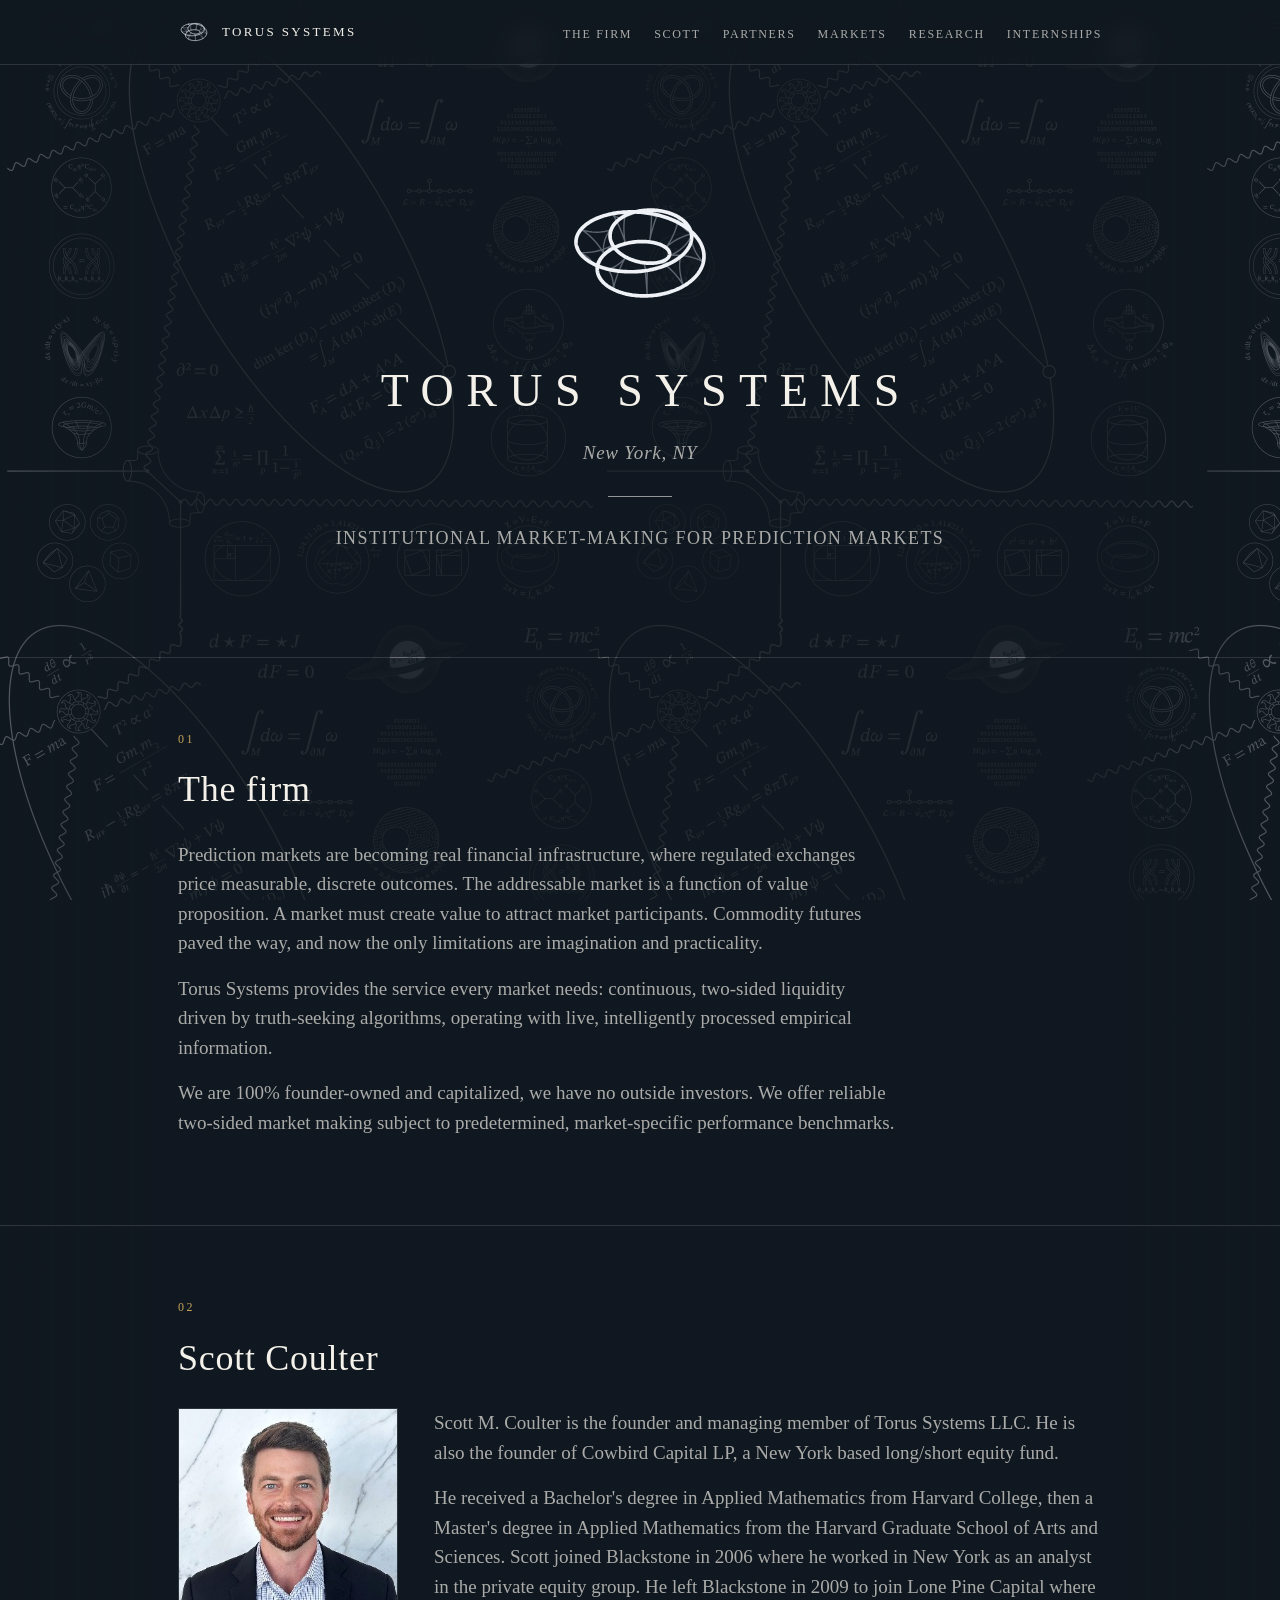
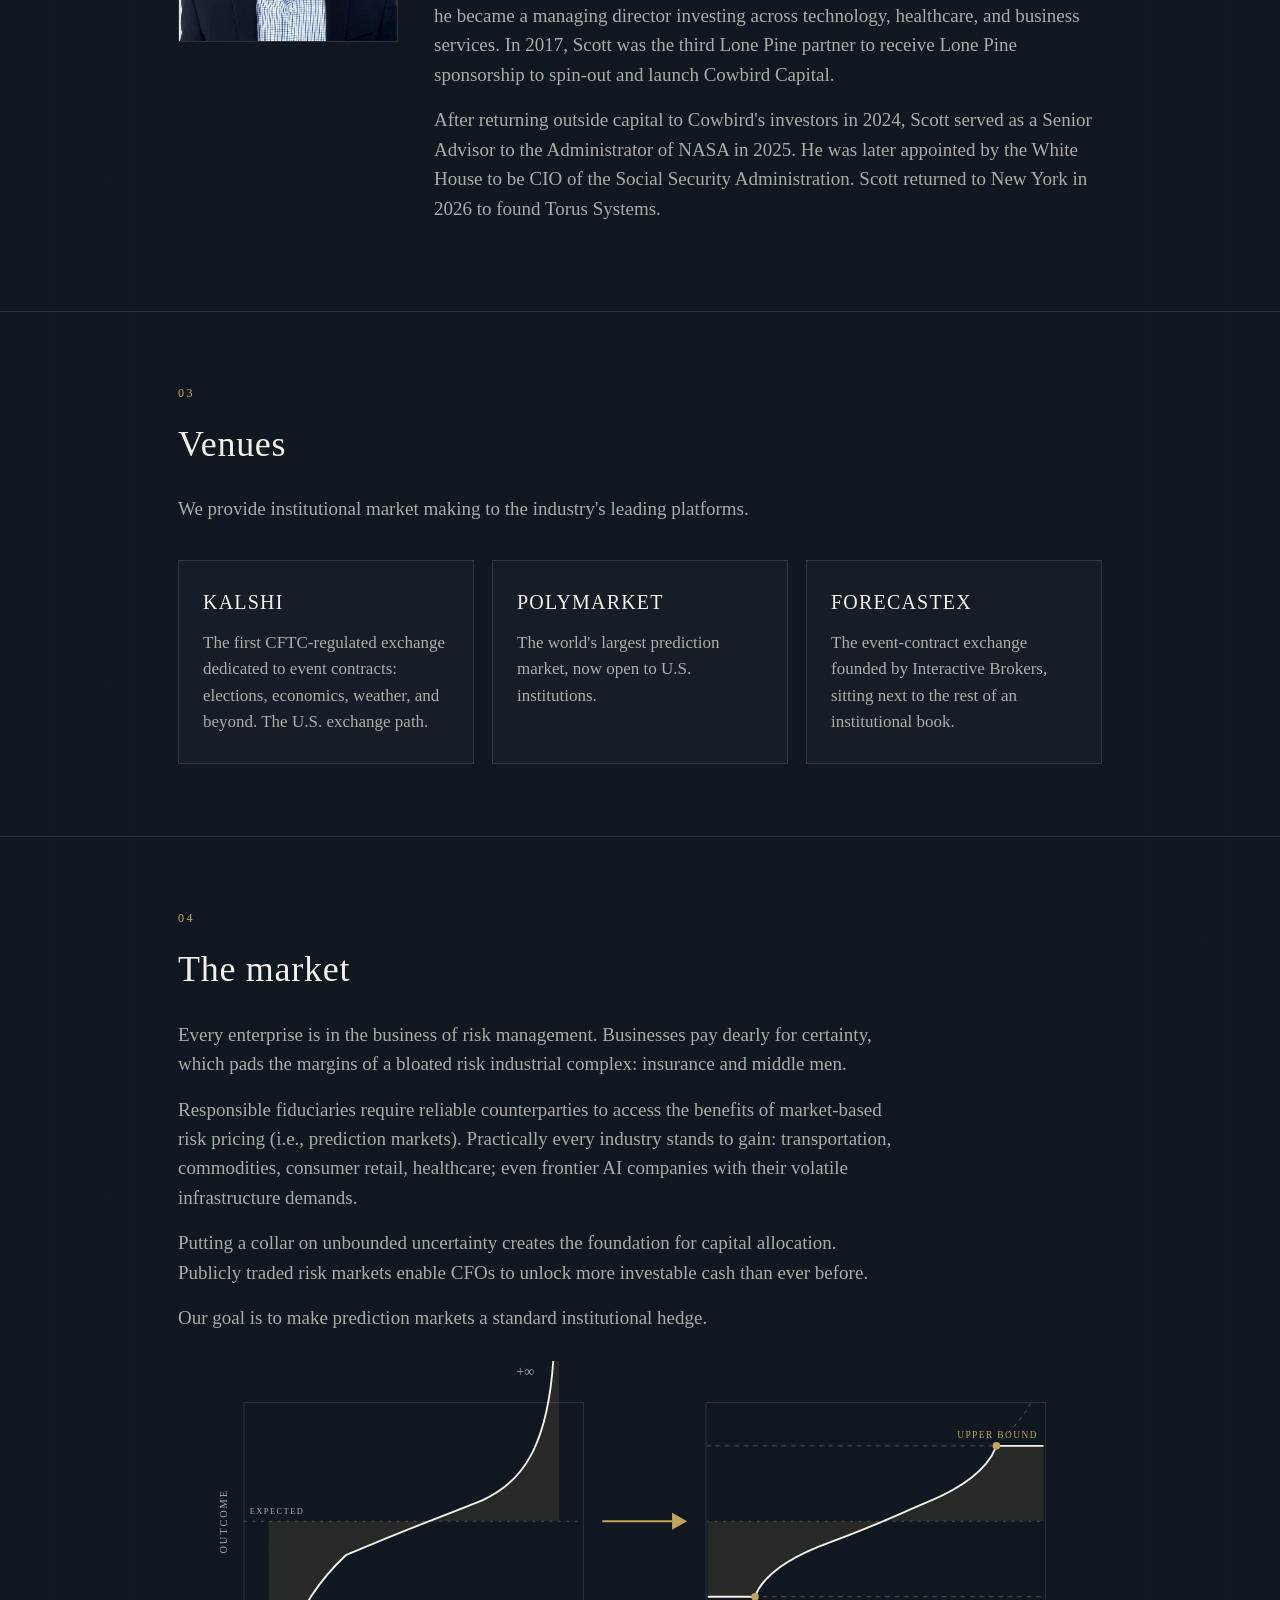
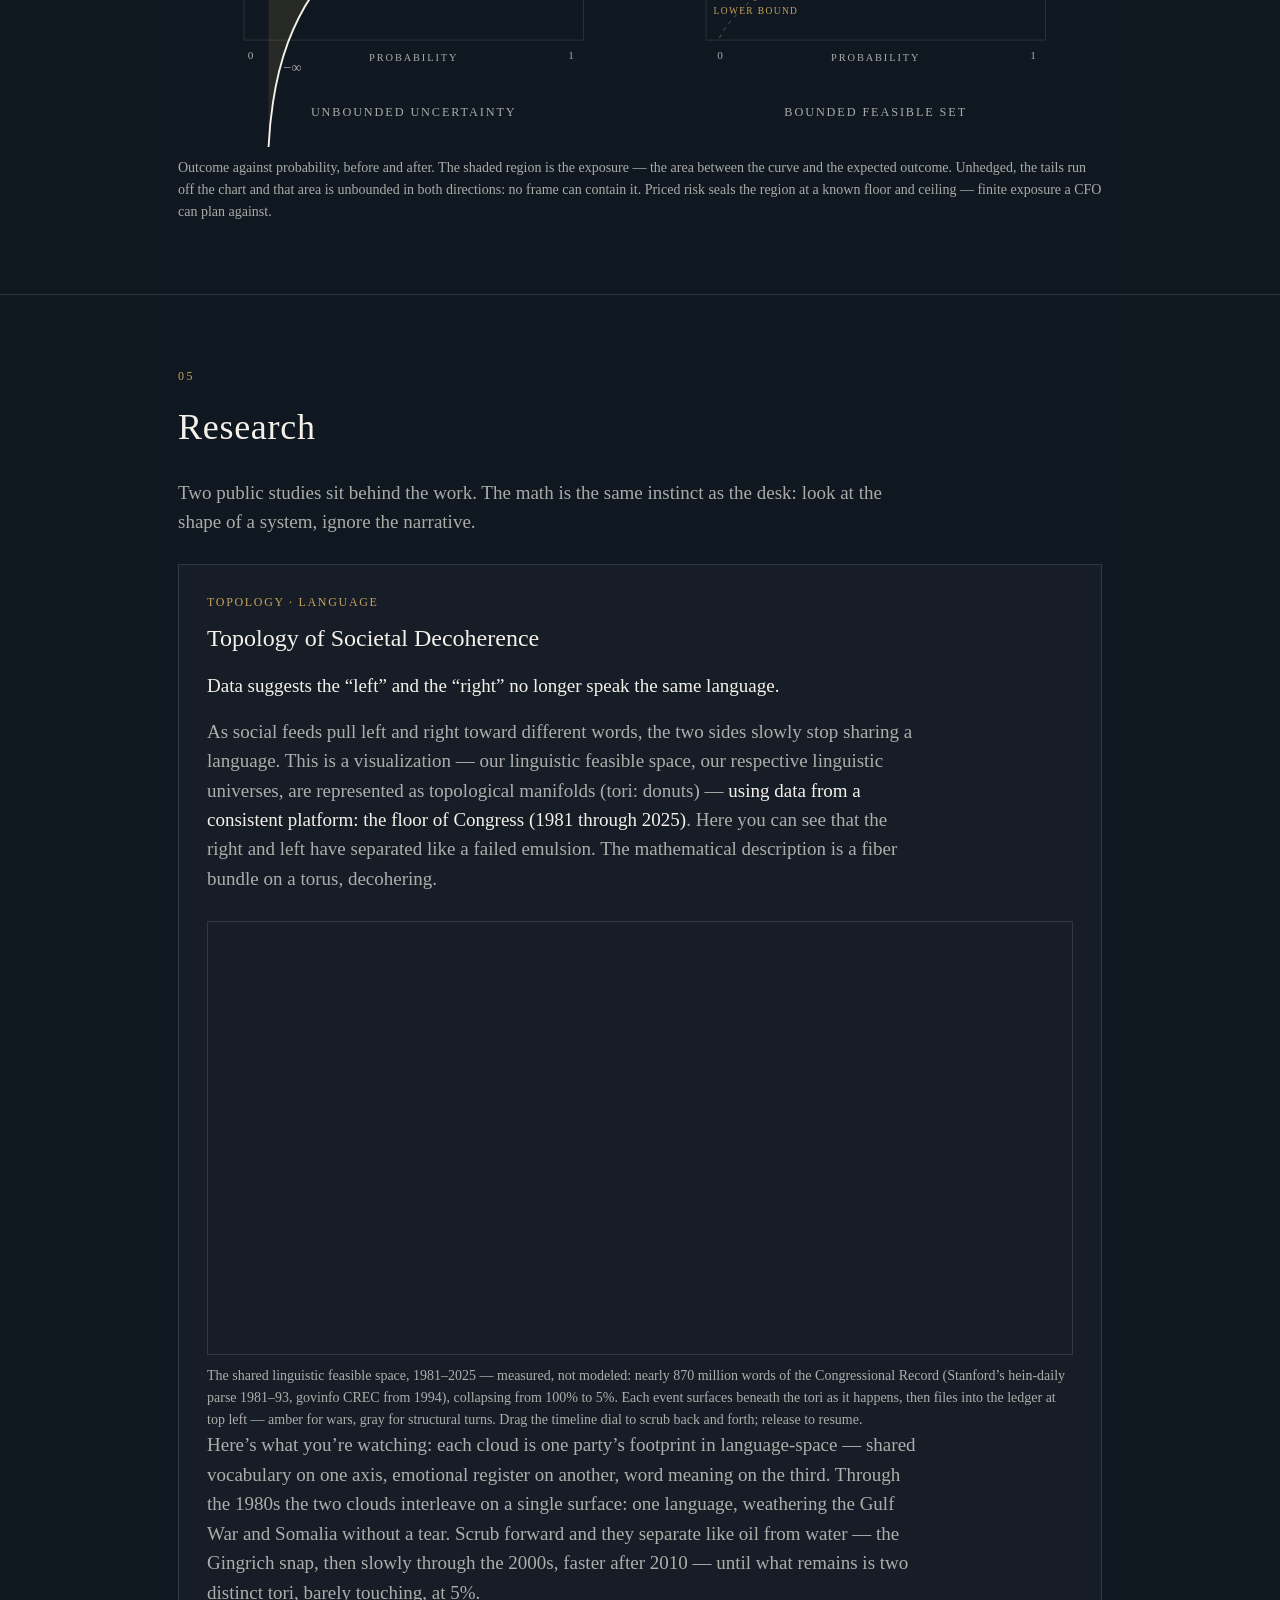
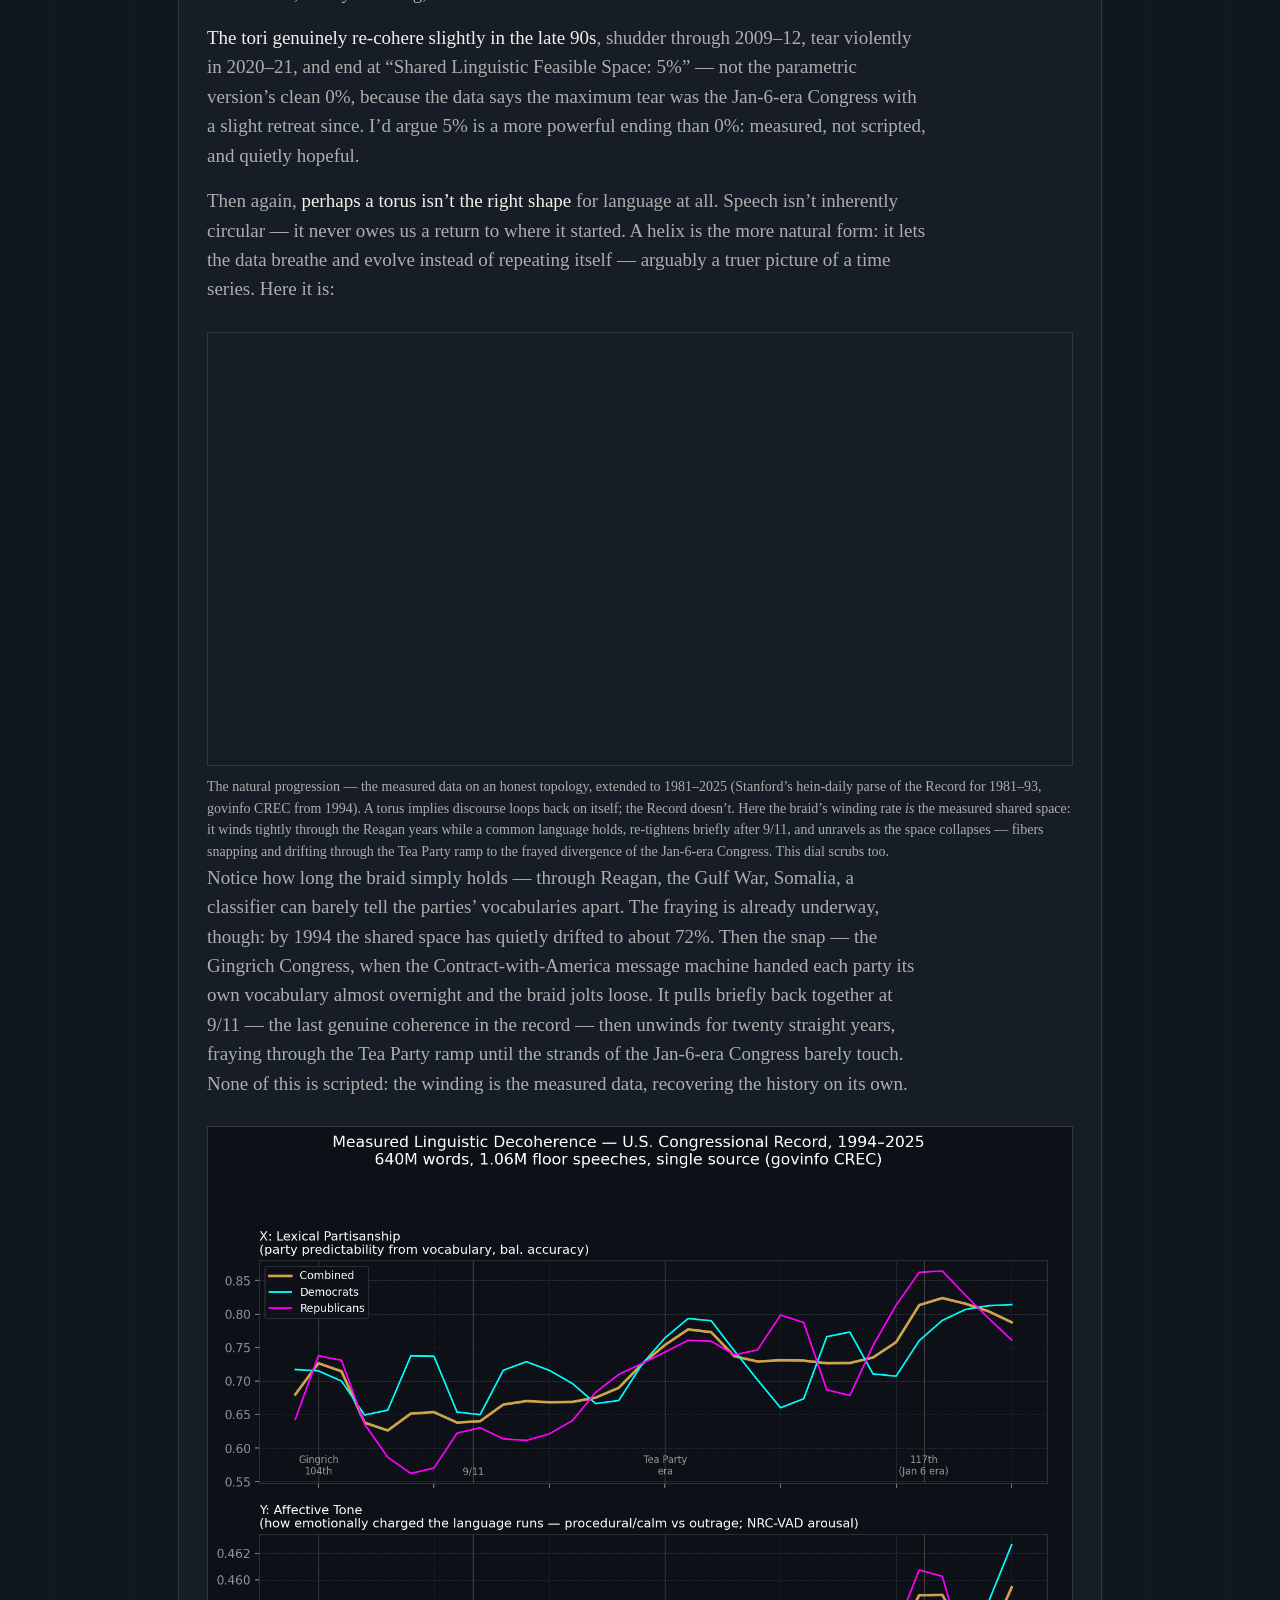
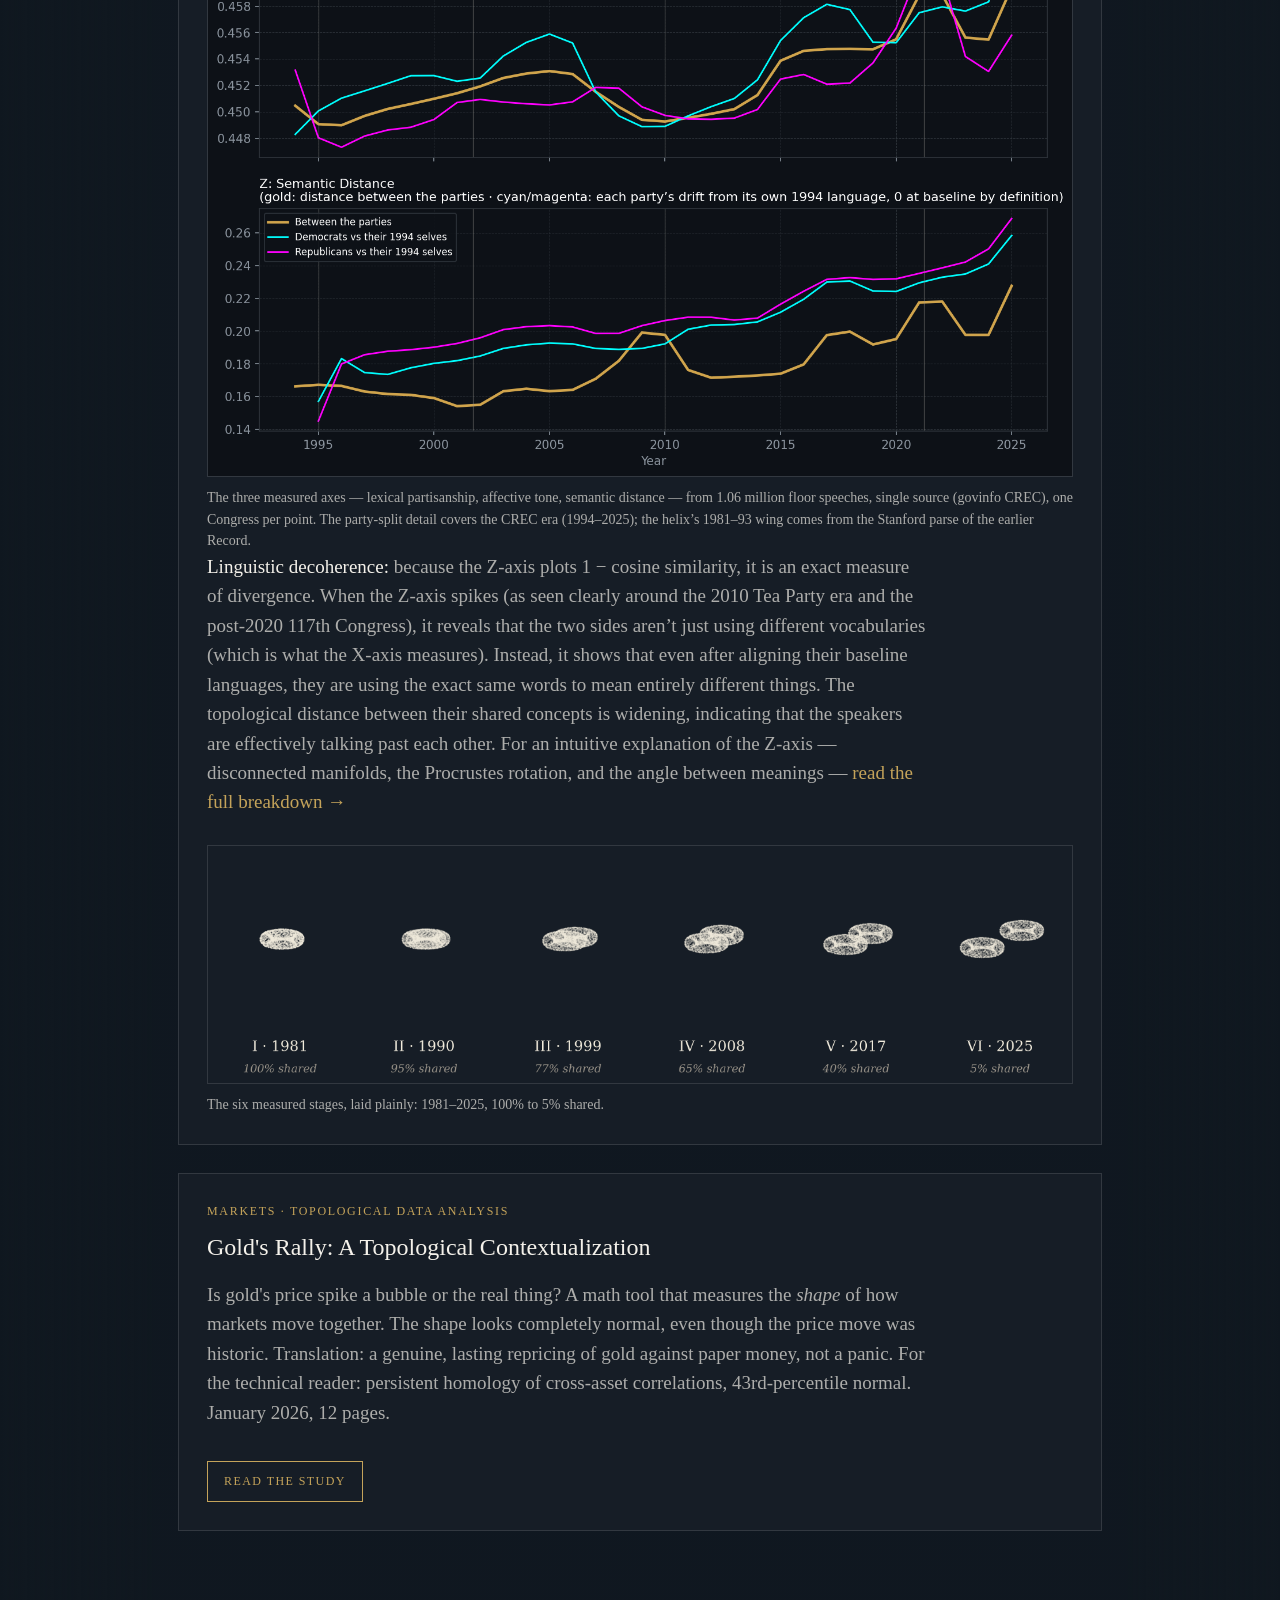
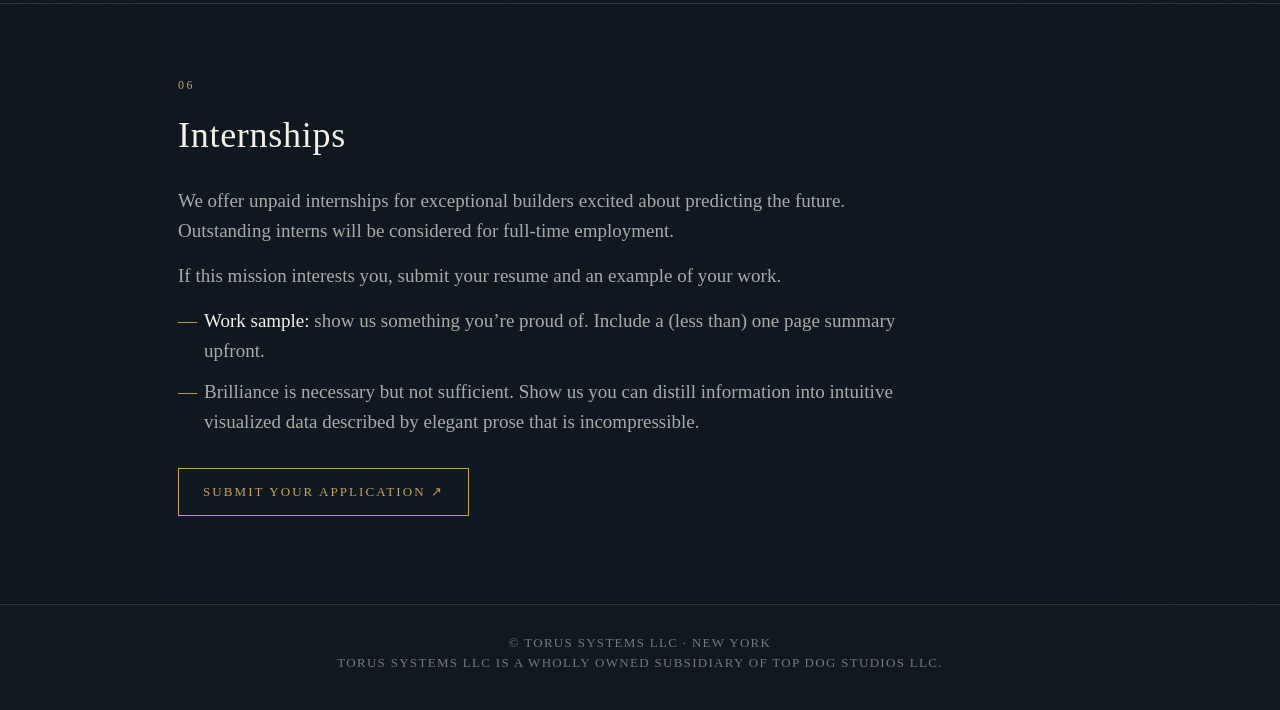
==== index.html @ 10c7eaa7 "Internships copy revision: visualized data, flat bullets Co-Authored-By: Claude Fable 5 <noreply@ant" ====
<!DOCTYPE html>
<html lang="en">
<head>
<meta charset="utf-8">
<meta name="viewport" content="width=device-width, initial-scale=1">
<title>Torus Systems</title>
<meta name="description" content="Torus Systems is an institutional market-maker for prediction markets. New York.">
<meta property="og:title" content="Torus Systems">
<meta property="og:description" content="Institutional market-making for prediction markets. New York.">
<meta property="og:type" content="website">
<link rel="icon" href="data:image/svg+xml,%3Csvg xmlns='http://www.w3.org/2000/svg' viewBox='0 0 100 100'%3E%3Crect width='100' height='100' fill='%23101820'/%3E%3Cellipse cx='50' cy='54' rx='40' ry='23' fill='none' stroke='%23eef1f5' stroke-width='6'/%3E%3Cellipse cx='50' cy='45' rx='15.5' ry='7.5' fill='none' stroke='%23eef1f5' stroke-width='6'/%3E%3C/svg%3E">
<style>
  @font-face {
    font-family: 'EB Garamond';
    src: url('ebgaramond-400.woff2') format('woff2');
    font-weight: 400; font-style: normal; font-display: swap;
  }
  :root {
    --bg: #101820;
    --bg-2: #161d26;
    --line: rgba(255,255,255,.12);
    --text: #f4f1ea;
    --dim: rgba(244,241,234,.68);
    --gold: #c4a35a;
    --serif: 'EB Garamond', Garamond, Georgia, serif;
  }
  * { margin: 0; padding: 0; box-sizing: border-box; }
  html { scroll-behavior: smooth; }
  body {
    background: var(--bg);
    color: var(--text);
    font-family: var(--serif);
    font-size: 19px;
    line-height: 1.55;
    -webkit-font-smoothing: antialiased;
  }
  body::before {
    content: '';
    position: fixed;
    inset: 0;
    z-index: -1;
    pointer-events: none;
    background: url('assets/iconic-wall-tile-v2.png') repeat;
    background-size: 600px auto;
    opacity: .3;
  }
  a { color: var(--gold); text-decoration: none; }
  a:hover { border-bottom: 1px solid var(--gold); }
  .wrap { max-width: 980px; margin: 0 auto; padding: 0 28px; }

  header {
    position: sticky; top: 0; z-index: 20;
    background: rgba(16,24,32,.9);
    backdrop-filter: blur(10px);
    border-bottom: 1px solid var(--line);
  }
  nav {
    display: flex; align-items: center; justify-content: space-between;
    min-height: 64px; gap: 20px;
  }
  .brand {
    display: flex; align-items: center; gap: 12px;
    color: var(--text); letter-spacing: .18em; text-transform: uppercase;
    font-size: 13px; border: 0;
  }
  .brand:hover { border: 0; }
  .brand img { width: 32px; height: 32px; display: block; }
  nav ul { display: flex; flex-wrap: wrap; gap: 8px 22px; list-style: none; justify-content: flex-end; }
  nav ul a {
    color: var(--dim); font-size: 12px; letter-spacing: .14em;
    text-transform: uppercase; border: 0;
  }
  nav ul a:hover { color: var(--text); border: 0; }

  .hero { padding: 108px 0 88px; text-align: center; position: relative; }
  .hero::before {
    content: '';
    position: absolute;
    inset: 0;
    z-index: -1;
    pointer-events: none;
    background: linear-gradient(90deg, rgba(16,24,32,0), rgba(16,24,32,.72) 12%, rgba(16,24,32,.72) 88%, rgba(16,24,32,0));
  }
  .hero img.mark { width: 160px; height: 160px; margin: 0 auto 22px; display: block; }
  .hero h1 {
    font-size: clamp(28px, 5.2vw, 46px);
    font-weight: 400; letter-spacing: .272em; text-indent: .272em;
    text-transform: uppercase;
  }
  .hero p { max-width: none; }
  .hero-city {
    font-style: italic; font-size: clamp(15px, 1.9vw, 19px);
    color: var(--dim); margin-top: 12px; letter-spacing: .04em;
  }
  .rule { width: 64px; height: 1px; background: rgba(255,255,255,.55); margin: 28px auto; }
  .hero .lede {
    font-size: clamp(15px, 1.9vw, 18px);
    letter-spacing: .08em; text-transform: uppercase;
    color: var(--dim);
  }
  .hero .lede .city { white-space: nowrap; }

  section { padding: 72px 0; border-top: 1px solid var(--line); position: relative; }
  section::before {
    content: '';
    position: absolute;
    inset: 0;
    z-index: -1;
    pointer-events: none;
    background: linear-gradient(90deg, rgba(16,24,32,0), rgba(16,24,32,.72) 12%, rgba(16,24,32,.72) 88%, rgba(16,24,32,0));
  }
  .kicker {
    font-size: 12px; letter-spacing: .2em; text-transform: uppercase;
    color: var(--gold); margin-bottom: 14px;
  }
  h2 {
    font-size: clamp(26px, 4vw, 36px);
    font-weight: 400; letter-spacing: .02em; margin-bottom: 22px;
  }
  p { color: var(--dim); max-width: 720px; margin-bottom: 16px; }
  p strong { color: var(--text); font-weight: 400; }

  .cards { display: grid; grid-template-columns: repeat(3, 1fr); gap: 18px; margin-top: 36px; }
  .card {
    background: var(--bg-2);
    border: 1px solid var(--line);
    padding: 26px 24px 28px;
  }
  .card h3 {
    font-size: 20px; font-weight: 400; letter-spacing: .06em;
    text-transform: uppercase; margin-bottom: 12px; color: var(--text);
  }
  .card p { font-size: 17px; margin: 0; }

  figure { margin: 28px 0 0; }
  figure img, figure video {
    width: 100%; display: block; border: 1px solid var(--line);
  }
  figcaption { font-size: 14px; color: var(--dim); padding-top: 10px; }
  .apply-btn {
    display: inline-block; margin-top: 10px; padding: 13px 24px;
    border: 1px solid var(--gold); color: var(--gold);
    font-size: 13px; letter-spacing: .16em; text-transform: uppercase;
  }
  .apply-btn:hover { border: 1px solid var(--gold); background: rgba(196,163,90,.08); }
  .apply-list { list-style: none; max-width: 720px; margin: 0 0 22px; }
  .apply-list li { position: relative; padding-left: 26px; color: var(--dim); margin-bottom: 12px; }
  .apply-list li::before { content: '—'; position: absolute; left: 0; color: var(--gold); }
  .apply-list strong { color: var(--text); font-weight: 400; }
  .deco-scrub { position: relative; }
  .deco-dial { position: absolute; left: 0; right: 0; top: 80%; bottom: 0; cursor: grab; }
  .deco-dial:active { cursor: grabbing; }
  .deco-dial:focus-visible { outline: 2px solid var(--gold); outline-offset: -2px; }
  .grid-2 { display: grid; grid-template-columns: 1fr 1fr; gap: 18px; }

  .study {
    background: var(--bg-2);
    border: 1px solid var(--line);
    padding: 28px;
    margin-top: 28px;
  }
  .founder { display: grid; grid-template-columns: 220px 1fr; gap: 36px; align-items: start; margin-top: 8px; }
  .portrait { width: 100%; display: block; border: 1px solid var(--line); }
  .study h3 { font-size: 24px; font-weight: 400; margin: 8px 0 14px; color: var(--text); }
  @media (max-width: 760px) { .founder { grid-template-columns: 1fr; } .portrait { max-width: 220px; } }
  .tag { font-size: 12px; letter-spacing: .14em; text-transform: uppercase; color: var(--gold); }
  .btn {
    display: inline-block; margin-top: 18px; padding: 10px 16px;
    border: 1px solid var(--gold); color: var(--gold);
    letter-spacing: .12em; text-transform: uppercase; font-size: 12px;
  }
  .btn:hover { background: var(--gold); color: var(--bg); border-bottom: 1px solid var(--gold); }

  footer {
    border-top: 1px solid var(--line);
    padding: 28px 0 36px;
    text-align: center;
    font-size: 13px; letter-spacing: .1em; text-transform: uppercase;
    color: rgba(244,241,234,.45);
  }

  @media (max-width: 760px) {
    .cards, .grid-2 { grid-template-columns: 1fr; }
    nav ul { display: none; }
    .hero { padding: 80px 0 64px; }
  }
</style>
</head>
<body>
<header>
  <div class="wrap">
    <nav>
      <a class="brand" href="#top">
        <img src="assets/torus-mark.svg" alt="">
        Torus Systems
      </a>
      <ul>
        <li><a href="#firm">The firm</a></li>
        <li><a href="#scott">Scott</a></li>
        <li><a href="#partners">Partners</a></li>
        <li><a href="#markets">Markets</a></li>
        <li><a href="#research">Research</a></li>
        <li><a href="#internships">Internships</a></li>
      </ul>
    </nav>
  </div>
</header>

<main id="top">
  <div class="hero">
    <div class="wrap">
      <img class="mark" src="assets/torus-mark.svg" alt="">
      <h1>Torus Systems</h1>
      <p class="hero-city">New York, NY</p>
      <div class="rule"></div>
      <p class="lede">Institutional market-making for prediction markets</p>
    </div>
  </div>

  <section id="firm">
    <div class="wrap">
      <div class="kicker">01</div>
      <h2>The firm</h2>
      <p>Prediction markets are becoming real financial infrastructure, where regulated exchanges price measurable, discrete outcomes. The addressable market is a function of value proposition. A market must create value to attract market participants. Commodity futures paved the way, and now the only limitations are imagination and practicality.</p>
      <p>Torus Systems provides the service every market needs: continuous, two-sided liquidity driven by truth-seeking algorithms, operating with live, intelligently processed empirical information.</p>
      <p>We are 100% founder-owned and capitalized, we have no outside investors. We offer reliable two-sided market making subject to predetermined, market-specific performance benchmarks.</p>
    </div>
  </section>

  <section id="scott">
    <div class="wrap">
      <div class="kicker">02</div>
      <h2>Scott Coulter</h2>
      <div class="founder">
        <img class="portrait" src="assets/scott-coulter.jpg?v=5" alt="Scott Coulter">
        <div>
          <p>Scott M. Coulter is the founder and managing member of Torus Systems LLC. He is also the founder of Cowbird Capital LP, a New York based long/short equity fund.</p>
          <p>He received a Bachelor's degree in Applied Mathematics from Harvard College, then a Master's degree in Applied Mathematics from the Harvard Graduate School of Arts and Sciences. Scott joined Blackstone in 2006 where he worked in New York as an analyst in the private equity group. He left Blackstone in 2009 to join Lone Pine Capital where he became a managing director investing across technology, healthcare, and business services. In 2017, Scott was the third Lone Pine partner to receive Lone Pine sponsorship to spin-out and launch Cowbird Capital.</p>
          <p>After returning outside capital to Cowbird's investors in 2024, Scott served as a Senior Advisor to the Administrator of NASA in 2025. He was later appointed by the White House to be CIO of the Social Security Administration. Scott returned to New York in 2026 to found Torus Systems.</p>
        </div>
      </div>
    </div>
  </section>

  <section id="partners">
    <div class="wrap">
      <div class="kicker">03</div>
      <h2>Venues</h2>
      <p>We provide institutional market making to the industry's leading platforms.</p>
      <div class="cards">
        <div class="card">
          <h3>Kalshi</h3>
          <p>The first CFTC-regulated exchange dedicated to event contracts: elections, economics, weather, and beyond. The U.S. exchange path.</p>
        </div>
        <div class="card">
          <h3>Polymarket</h3>
          <p>The world's largest prediction market, now open to U.S. institutions.</p>
        </div>
        <div class="card">
          <h3>ForecastEx</h3>
          <p>The event-contract exchange founded by Interactive Brokers, sitting next to the rest of an institutional book.</p>
        </div>
      </div>
    </div>
  </section>

  <section id="markets">
    <div class="wrap">
      <div class="kicker">04</div>
      <h2>The market</h2>
      <p>Every enterprise is in the business of risk management. Businesses pay dearly for certainty, which pads the margins of a bloated risk industrial complex: insurance and middle men.</p>
      <p>Responsible fiduciaries require reliable counterparties to access the benefits of market-based risk pricing (i.e., prediction markets). Practically every industry stands to gain: transportation, commodities, consumer retail, healthcare; even frontier AI companies with their volatile infrastructure demands.</p>
      <p>Putting a collar on unbounded uncertainty creates the foundation for capital allocation. Publicly traded risk markets enable CFOs to unlock more investable cash than ever before.</p>
      <p>Our goal is to make prediction markets a standard institutional hedge.</p>
      <figure>
        <svg viewBox="0 0 980 410" style="width:100%;display:block" role="img" aria-label="Two charts, before and after. Both plot outcome against probability, with the exposure shaded as the area between the curve and the expected outcome. Before: the curve and its shaded area burst through the top and bottom of the chart frame, running to plus and minus infinity - the area is unbounded. After: the same curve capped at an upper and lower bound, its shaded area sealed inside the frame - the area is bounded.">
          <!-- left panel: the frame cannot contain the curve or its area -->
          <path d="M 96,410 C 100,330 120,260 178,206 C 238,180 262,172 322,148 C 368,128 392,86 398,0 L 404,0 L 404,170 L 96,170 Z" fill="var(--gold)" fill-opacity=".13"/>
          <line x1="70" y1="170" x2="430" y2="170" stroke="var(--dim)" stroke-opacity=".35" stroke-dasharray="3 6"/>
          <path d="M 96,410 C 100,330 120,260 178,206 C 238,180 262,172 322,148 C 368,128 392,86 398,0" fill="none" stroke="var(--text)" stroke-width="2"/>
          <rect x="70" y="44" width="360" height="252" fill="none" stroke="var(--line)"/>
          <text x="76" y="162" font-size="9" letter-spacing="1.5" fill="var(--dim)">EXPECTED</text>
          <text x="112" y="330" font-size="15" fill="var(--dim)">&#8722;&#8734;</text>
          <text x="378" y="16" font-size="15" text-anchor="end" fill="var(--dim)">+&#8734;</text>
          <text x="74" y="316" font-size="12" fill="var(--dim)">0</text>
          <text x="414" y="316" font-size="12" fill="var(--dim)">1</text>
          <text x="250" y="318" font-size="11" letter-spacing="2" text-anchor="middle" fill="var(--dim)">PROBABILITY</text>
          <text x="52" y="170" font-size="11" letter-spacing="2" text-anchor="middle" fill="var(--dim)" transform="rotate(-90 52 170)">OUTCOME</text>
          <text x="250" y="376" font-size="13" letter-spacing="2" text-anchor="middle" fill="var(--dim)">UNBOUNDED UNCERTAINTY</text>

          <!-- arrow -->
          <line x1="450" y1="170" x2="524" y2="170" stroke="var(--gold)" stroke-width="2"/>
          <path d="M 524,161 L 540,170 L 524,179 Z" fill="var(--gold)"/>

          <!-- right panel: sealed inside the frame -->
          <clipPath id="clipR"><rect x="561" y="45" width="358" height="250"/></clipPath>
          <g clip-path="url(#clipR)">
            <path d="M 562,250 L 612,250 C 620,228 648,208 692,192 C 736,176 752,168 794,150 C 838,132 860,112 868,90 L 918,90 L 918,170 L 562,170 Z" fill="var(--gold)" fill-opacity=".13"/>
            <line x1="560" y1="170" x2="920" y2="170" stroke="var(--dim)" stroke-opacity=".35" stroke-dasharray="3 6"/>
            <line x1="560" y1="90" x2="920" y2="90" stroke="var(--gold)" stroke-opacity=".45" stroke-dasharray="5 5"/>
            <line x1="560" y1="250" x2="920" y2="250" stroke="var(--gold)" stroke-opacity=".45" stroke-dasharray="5 5"/>
            <path d="M 612,250 C 588,272 576,286 572,300" fill="none" stroke="var(--dim)" stroke-opacity=".5" stroke-dasharray="4 5"/>
            <path d="M 868,90 C 888,68 900,56 906,40" fill="none" stroke="var(--dim)" stroke-opacity=".5" stroke-dasharray="4 5"/>
            <path d="M 562,250 L 612,250 C 620,228 648,208 692,192 C 736,176 752,168 794,150 C 838,132 860,112 868,90 L 918,90" fill="none" stroke="var(--text)" stroke-width="2"/>
            <circle cx="612" cy="250" r="4" fill="var(--gold)"/>
            <circle cx="868" cy="90" r="4" fill="var(--gold)"/>
          </g>
          <rect x="560" y="44" width="360" height="252" fill="none" stroke="var(--line)"/>
          <text x="912" y="82" font-size="10" letter-spacing="1.5" text-anchor="end" fill="var(--gold)">UPPER BOUND</text>
          <text x="568" y="268" font-size="10" letter-spacing="1.5" fill="var(--gold)">LOWER BOUND</text>
          <text x="572" y="316" font-size="12" fill="var(--dim)">0</text>
          <text x="904" y="316" font-size="12" fill="var(--dim)">1</text>
          <text x="740" y="318" font-size="11" letter-spacing="2" text-anchor="middle" fill="var(--dim)">PROBABILITY</text>
          <text x="740" y="376" font-size="13" letter-spacing="2" text-anchor="middle" fill="var(--dim)">BOUNDED FEASIBLE SET</text>
        </svg>
        <figcaption>Outcome against probability, before and after. The shaded region is the exposure &mdash; the area between the curve and the expected outcome. Unhedged, the tails run off the chart and that area is unbounded in both directions: no frame can contain it. Priced risk seals the region at a known floor and ceiling &mdash; finite exposure a CFO can plan against.</figcaption>
      </figure>
    </div>
  </section>

  <section id="research">
    <div class="wrap">
      <div class="kicker">05</div>
      <h2>Research</h2>
      <p>Two public studies sit behind the work. The math is the same instinct as the desk: look at the shape of a system, ignore the narrative.</p>

      <div class="study" id="decoherence">
        <div class="tag">Topology &middot; Language</div>
        <h3>Topology of Societal Decoherence</h3>
        <p><strong>Data suggests the &ldquo;left&rdquo; and the &ldquo;right&rdquo; no longer speak the same language.</strong></p>
        <p>As social feeds pull left and right toward different words, the two
        sides slowly stop sharing a language. This is a visualization &mdash; our
        linguistic feasible space, our respective linguistic universes, are
        represented as topological manifolds (tori: donuts) &mdash; <a href="https://www.govinfo.gov/app/collection/CREC"
        target="_blank" rel="noopener"><strong>using data from a
        consistent platform: the floor of Congress (1981 through
        2025)</strong></a>. Here you
        can see that the right and left have separated like a failed emulsion.
        The mathematical description is a fiber bundle on a torus, decohering.</p>
        <figure>
          <div class="deco-scrub">
            <video src="assets/decoherence-linguistic.mp4" data-fps="10" autoplay loop muted playsinline preload="metadata" aria-label="Animation of the linguistic torus: shared feasible space collapsing from 100 to 5 percent, measured from the Congressional Record, with historical events chronicled into a ledger as they pass"></video>
            <div class="deco-dial" role="slider" tabindex="0" aria-label="Timeline, 1981 to 2025 — drag to scrub" aria-valuemin="1981" aria-valuemax="2025" aria-valuenow="1981"></div>
          </div>
          <figcaption>The shared linguistic feasible space, 1981&ndash;2025 &mdash; measured,
          not modeled: nearly 870 million words of the Congressional Record
          (Stanford&rsquo;s hein-daily parse 1981&ndash;93, govinfo CREC from
          1994), collapsing from 100% to 5%. Each event surfaces beneath the
          tori as it happens, then files into the ledger at top left &mdash; amber
          for wars, gray for structural turns. Drag the timeline dial to scrub
          back and forth; release to resume.</figcaption>
        </figure>
        <p>Here&rsquo;s what you&rsquo;re watching: each cloud is one
        party&rsquo;s footprint in language-space &mdash; shared vocabulary on
        one axis, emotional register on another, word meaning on the third.
        Through the 1980s the two clouds interleave on a single surface: one
        language, weathering the Gulf War and Somalia without a tear. Scrub
        forward and they separate like oil from water &mdash; the Gingrich
        snap, then slowly through the 2000s, faster after 2010 &mdash; until
        what remains is two distinct tori, barely touching, at 5%.</p>
        <p><strong>The tori genuinely re-cohere
        slightly in the late 90s</strong>, shudder through
        2009&ndash;12, tear violently in 2020&ndash;21, and end at &ldquo;Shared
        Linguistic Feasible Space: 5%&rdquo; &mdash; not the parametric
        version&rsquo;s clean 0%, because the data says the maximum tear was
        the Jan-6-era Congress with a slight retreat since. I&rsquo;d argue 5%
        is a more powerful ending than 0%: measured, not scripted, and quietly
        hopeful.</p>
        <p>Then again, <strong>perhaps a torus
        isn&rsquo;t the right shape</strong> for language
        at all. Speech isn&rsquo;t inherently circular &mdash; it never owes
        us a return to where it started. A helix is the more natural form: it
        lets the data breathe and evolve instead of repeating itself &mdash;
        arguably a truer picture of a time series. Here it is:</p>
        <figure>
          <div class="deco-scrub">
            <video src="assets/decoherence-helix.mp4" data-fps="10" autoplay loop muted playsinline preload="metadata" aria-label="Animation of the fraying helix: a two-strand braid of congressional language winding tightly through the 1980s and unraveling into two frayed strands by 2025"></video>
            <div class="deco-dial" role="slider" tabindex="0" aria-label="Timeline, 1981 to 2025 — drag to scrub" aria-valuemin="1981" aria-valuemax="2025" aria-valuenow="1981"></div>
          </div>
          <figcaption>The natural progression &mdash; the measured data on an
          honest topology, extended to 1981&ndash;2025 (Stanford&rsquo;s
          hein-daily parse of the Record for 1981&ndash;93, govinfo CREC from
          1994). A torus implies discourse loops back on itself; the
          Record doesn&rsquo;t. Here the braid&rsquo;s winding rate <em>is</em>
          the measured shared space: it winds tightly through the Reagan years
          while a common language holds, re-tightens briefly after 9/11, and
          unravels as the space collapses
          &mdash; fibers snapping and drifting through the Tea Party ramp to the
          frayed divergence of the Jan-6-era Congress. This dial scrubs
          too.</figcaption>
        </figure>
        <p>Notice how long the braid simply holds &mdash; through Reagan, the
        Gulf War, Somalia, a classifier can barely tell the parties&rsquo;
        vocabularies apart. The fraying is already underway, though: by 1994
        the shared space has quietly drifted to about 72%. Then the snap
        &mdash; the Gingrich Congress, when the Contract-with-America message
        machine handed each party its own vocabulary almost overnight and the
        braid jolts loose. It pulls briefly back together at 9/11 &mdash; the
        last genuine coherence in the record &mdash; then unwinds for twenty
        straight years, fraying through the Tea Party ramp until the strands
        of the Jan-6-era Congress barely touch. None of this is scripted: the
        winding is the measured data, recovering the history on its own.</p>
        <figure>
          <img src="assets/decoherence-measured-series.png" alt="Three line charts, 1994 to 2025: lexical partisanship, affective tone, and semantic distance measured from the Congressional Record, annotated with the Gingrich Congress, 9/11, the Tea Party era, and the 117th Congress" loading="lazy">
          <figcaption>The three measured axes &mdash; lexical partisanship, affective
          tone, semantic distance &mdash; from 1.06 million floor speeches, single
          source (govinfo CREC), one Congress per point. The party-split detail
          covers the CREC era (1994&ndash;2025); the helix&rsquo;s
          1981&ndash;93 wing comes from the Stanford parse of the earlier
          Record.</figcaption>
        </figure>
        <p><strong>Linguistic decoherence:</strong> because the Z-axis plots
        1&nbsp;&minus;&nbsp;cosine&nbsp;similarity, it is an exact measure of
        divergence. When the Z-axis spikes (as seen clearly around the 2010
        Tea Party era and the post-2020 117th Congress), it reveals that the
        two sides aren&rsquo;t just using different vocabularies (which is
        what the X-axis measures). Instead, it shows that even after aligning
        their baseline languages, they are using the exact same words to mean
        entirely different things. The topological distance between their
        shared concepts is widening, indicating that the speakers are
        effectively talking past each other. For an intuitive explanation of
        the Z-axis &mdash; disconnected manifolds, the Procrustes rotation, and the
        angle between meanings &mdash;
        <a href="https://misterconsistency.com/decoherence-z-axis.html" target="_blank" rel="noopener">read the full breakdown &rarr;</a></p>
        <figure>
          <img src="assets/decoherence-stages.png" alt="Six wireframe torus-pair panels, 1981 to 2025, laid side by side: one fused donut in 1981 progressively separating into two distinct donuts by 2025, shared linguistic feasible space declining from 100 to 5 percent" loading="lazy">
          <figcaption>The six measured stages, laid plainly: 1981&ndash;2025,
          100% to 5% shared.</figcaption>
        </figure>
      </div>

      <div class="study" id="gold">
        <div class="tag">Markets &middot; Topological Data Analysis</div>
        <h3>Gold's Rally: A Topological Contextualization</h3>
        <p>Is gold's price spike a bubble or the real thing? A math tool that measures the <em>shape</em> of how markets move together. The shape looks completely normal, even though the price move was historic. Translation: a genuine, lasting repricing of gold against paper money, not a panic. For the technical reader: persistent homology of cross-asset correlations, 43rd-percentile normal. January 2026, 12 pages.</p>
        <a class="btn" href="assets/gold-topology-jan-2026.pdf" target="_blank" rel="noopener">Read the study</a>
      </div>
    </div>
  </section>

  <section id="internships">
    <div class="wrap">
      <div class="kicker">06</div>
      <h2>Internships</h2>
      <p>We offer unpaid internships for exceptional builders excited about predicting the future. Outstanding interns will be considered for full-time employment.</p>
      <p>If this mission interests you, submit your resume and an example of your work.</p>
      <ul class="apply-list">
        <li><strong>Work sample:</strong> show us something you&rsquo;re proud of. Include a (less than) one page summary upfront.</li>
        <li>Brilliance is necessary but not sufficient. Show us you can distill information into intuitive visualized data described by elegant prose that is incompressible.</li>
      </ul>
      <p><a class="apply-btn" href="https://www.dropbox.com/request/koy5zieii860i3cph0f2" target="_blank" rel="noopener">Submit your application &#8599;</a></p>
    </div>
  </section>
</main>

<footer>
  <div class="wrap">&copy; Torus Systems LLC &middot; New York<br>Torus Systems LLC is a wholly owned subsidiary of Top Dog Studios LLC.</div>
</footer>

<script>
/* Decoherence animations — the dial baked into the frames becomes a real
   scrubber (both mp4s are all-intra; every frame is an instant seek).
   Thumb geometry measured from the frames: x 139..988 in a 1100px frame,
   linear across 81 frames. */
document.querySelectorAll('.deco-scrub').forEach((box) => {
  const v = box.querySelector('video'), d = box.querySelector('.deco-dial');
  if (!v || !d) return;
  const FRAMES = 81, FPS = +(v.dataset.fps || 20), X0 = 139 / 1100, X1 = 988 / 1100;
  const Y0 = +(d.getAttribute('aria-valuemin') || 1981),
        Y1 = +(d.getAttribute('aria-valuemax') || 2025);
  let wasPlaying = false, frame = 0;
  function setFrame(fr) {
    frame = Math.min(FRAMES - 1, Math.max(0, fr));
    v.currentTime = (frame + 0.5) / FPS;
    d.setAttribute('aria-valuenow', String(Math.round(Y0 + (frame / (FRAMES - 1)) * (Y1 - Y0))));
  }
  function seekTo(clientX) {
    const r = v.getBoundingClientRect();
    const xn = (clientX - r.left) / r.width;
    const frac = Math.min(1, Math.max(0, (xn - X0) / (X1 - X0)));
    setFrame(Math.round(frac * (FRAMES - 1)));
  }
  d.addEventListener('pointerdown', (e) => {
    wasPlaying = !v.paused;
    v.pause();
    d.setPointerCapture(e.pointerId);
    seekTo(e.clientX);
    e.preventDefault();
  });
  d.addEventListener('pointermove', (e) => {
    if (d.hasPointerCapture && d.hasPointerCapture(e.pointerId)) seekTo(e.clientX);
  });
  d.addEventListener('pointerup', (e) => {
    if (d.hasPointerCapture && d.hasPointerCapture(e.pointerId)) d.releasePointerCapture(e.pointerId);
    if (wasPlaying) v.play();
  });
  d.addEventListener('keydown', (e) => {
    const step = e.key === 'ArrowLeft' ? -1 : e.key === 'ArrowRight' ? 1 : 0;
    if (!step) return;
    v.pause();
    setFrame(frame + step);
    e.preventDefault();
  });
  v.addEventListener('click', () => {
    if (v.paused) v.play().catch(() => {});
    else v.pause();
  });
  /* Autoplay can be refused (iOS Low Power Mode etc.) — retry in view. */
  new IntersectionObserver((entries) => {
    entries.forEach((en) => { if (en.isIntersecting && v.paused) v.play().catch(() => {}); });
  }).observe(v);
});
</script>
<script data-goatcounter="https://torussystems.goatcounter.com/count" async src="//gc.zgo.at/count.js"></script>
</body>
</html>
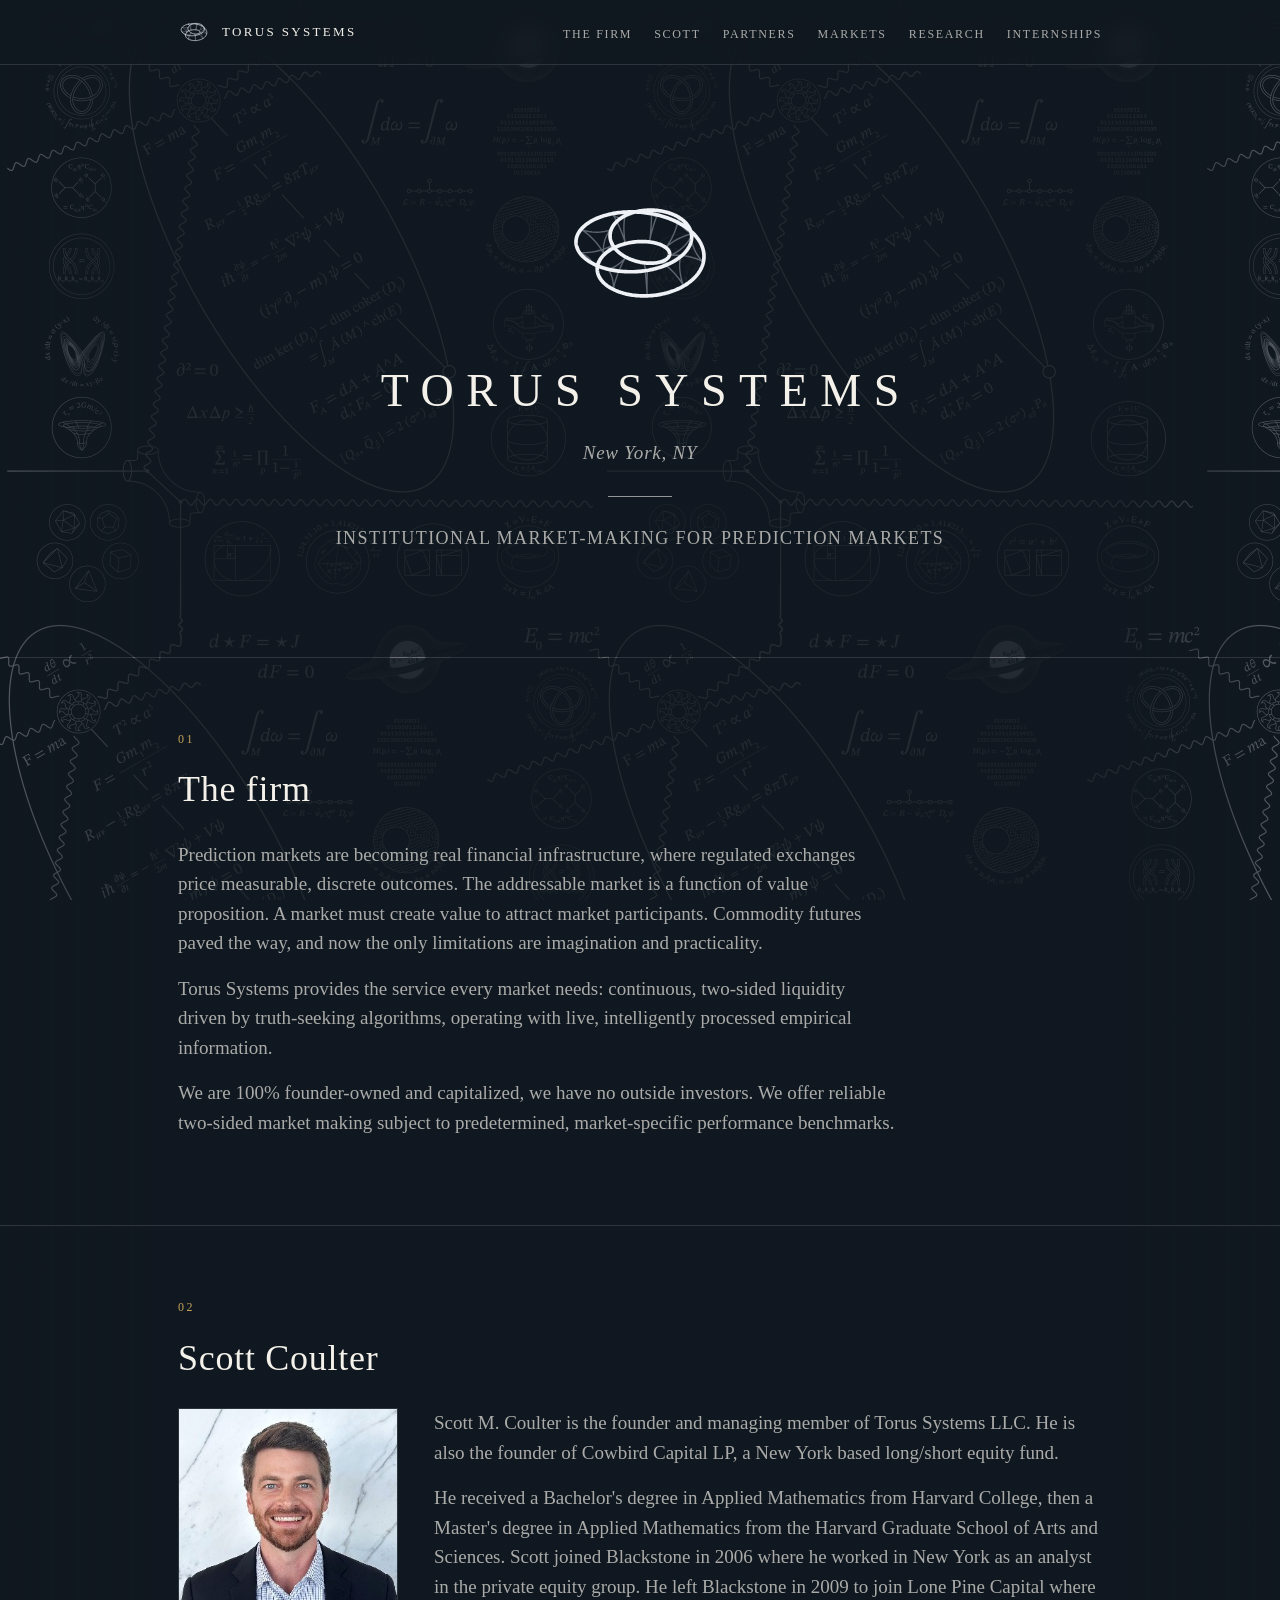
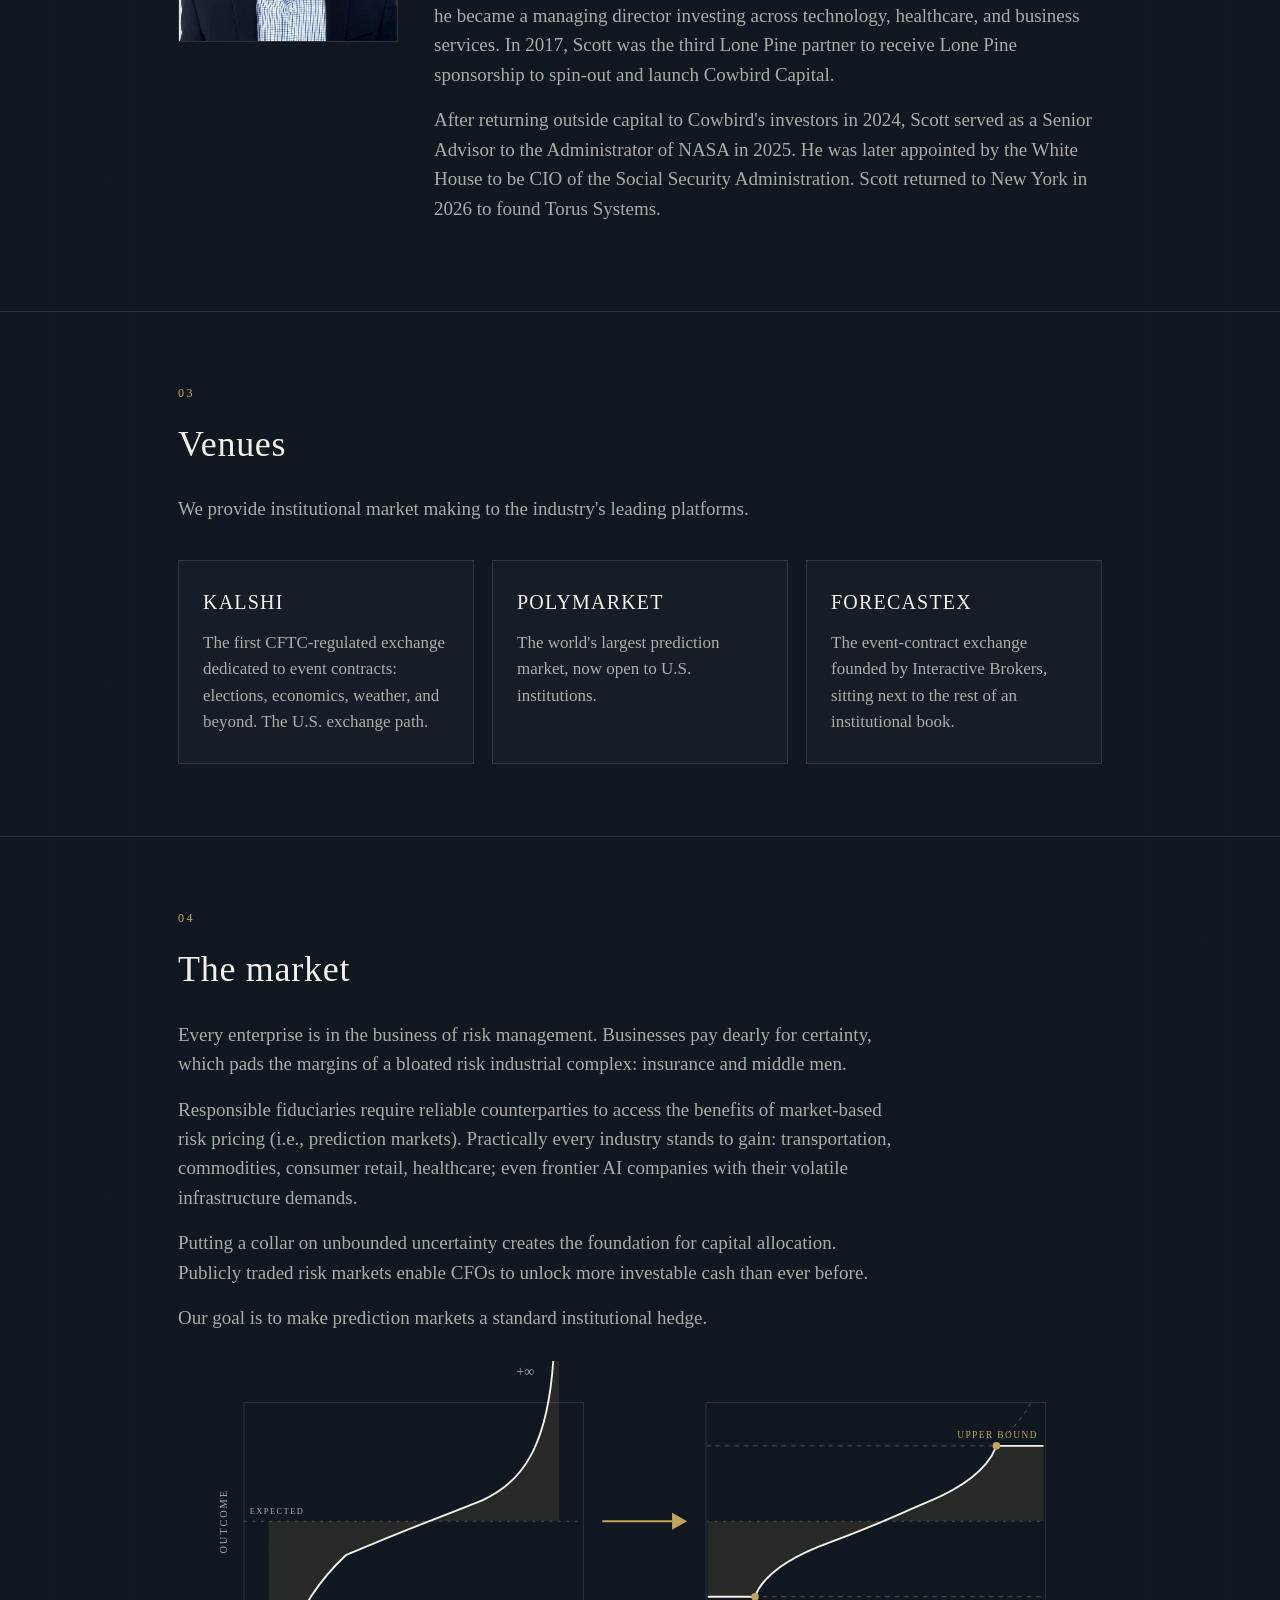
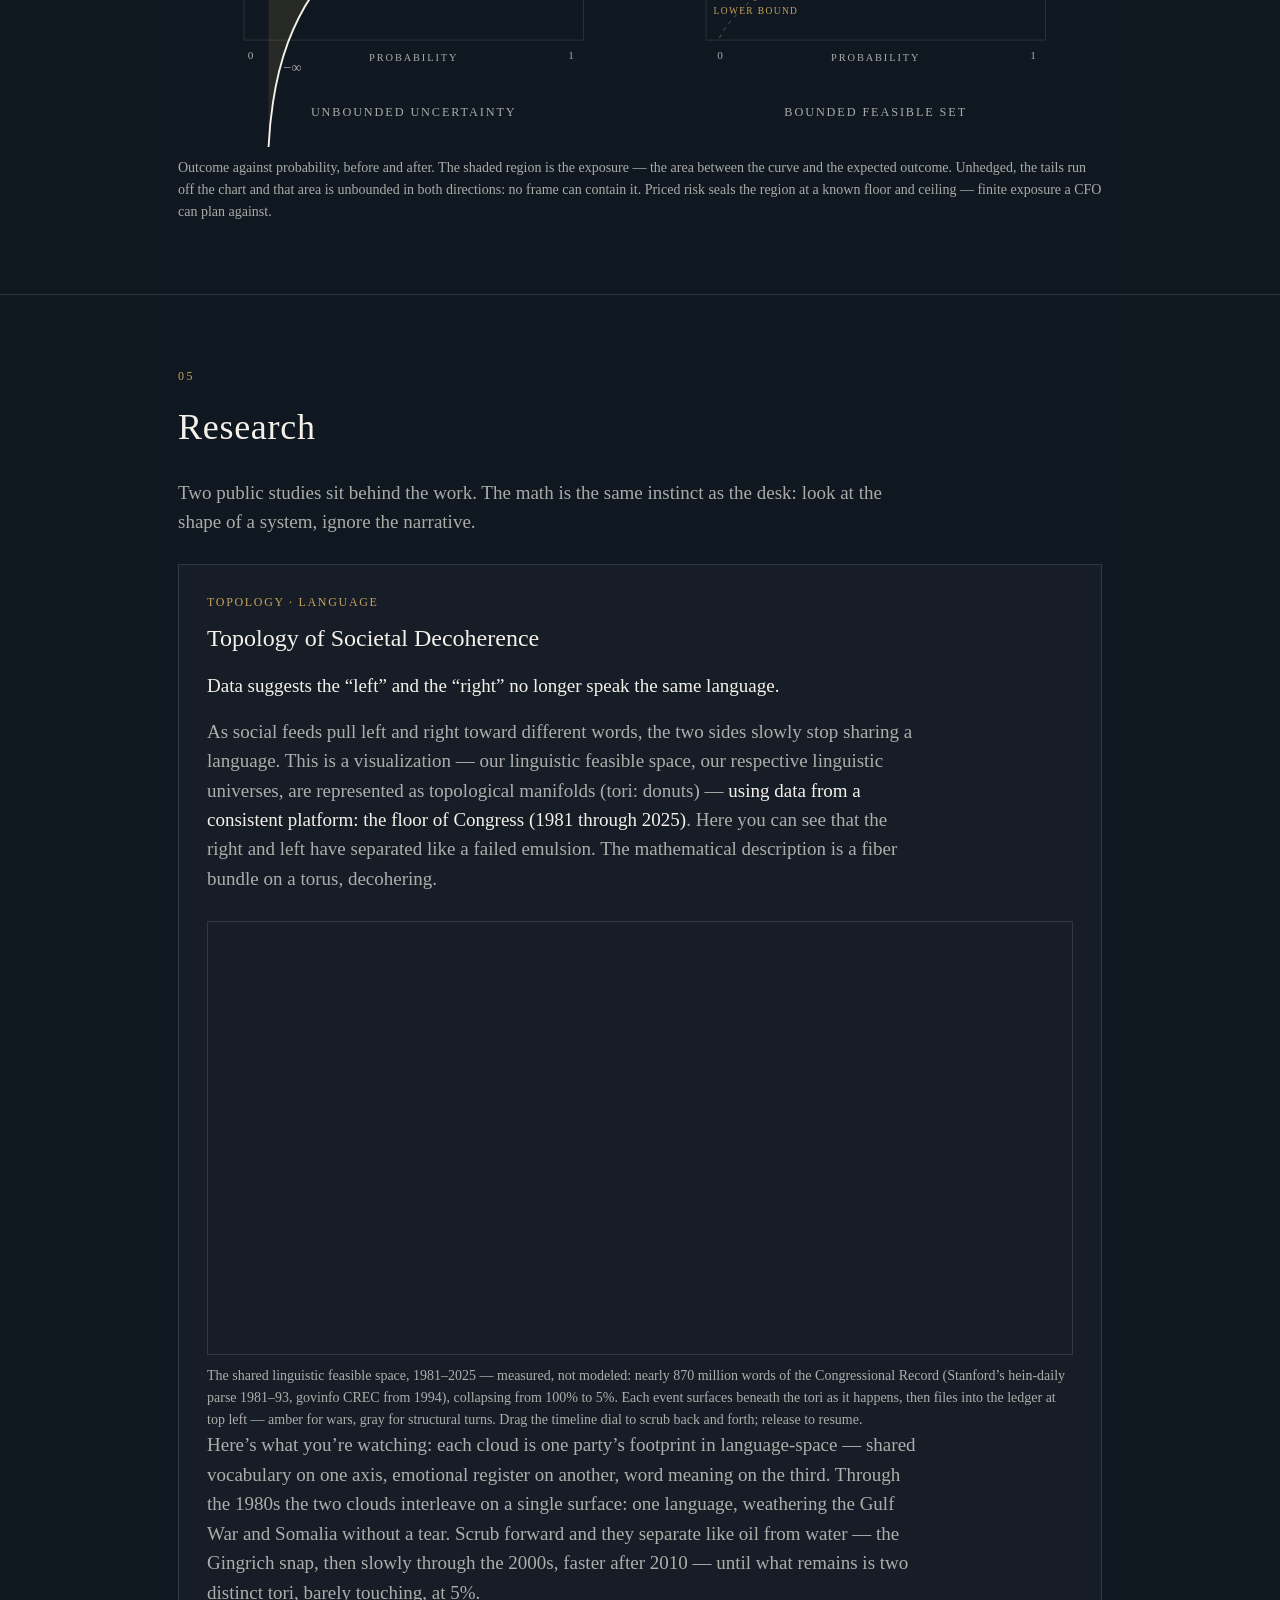
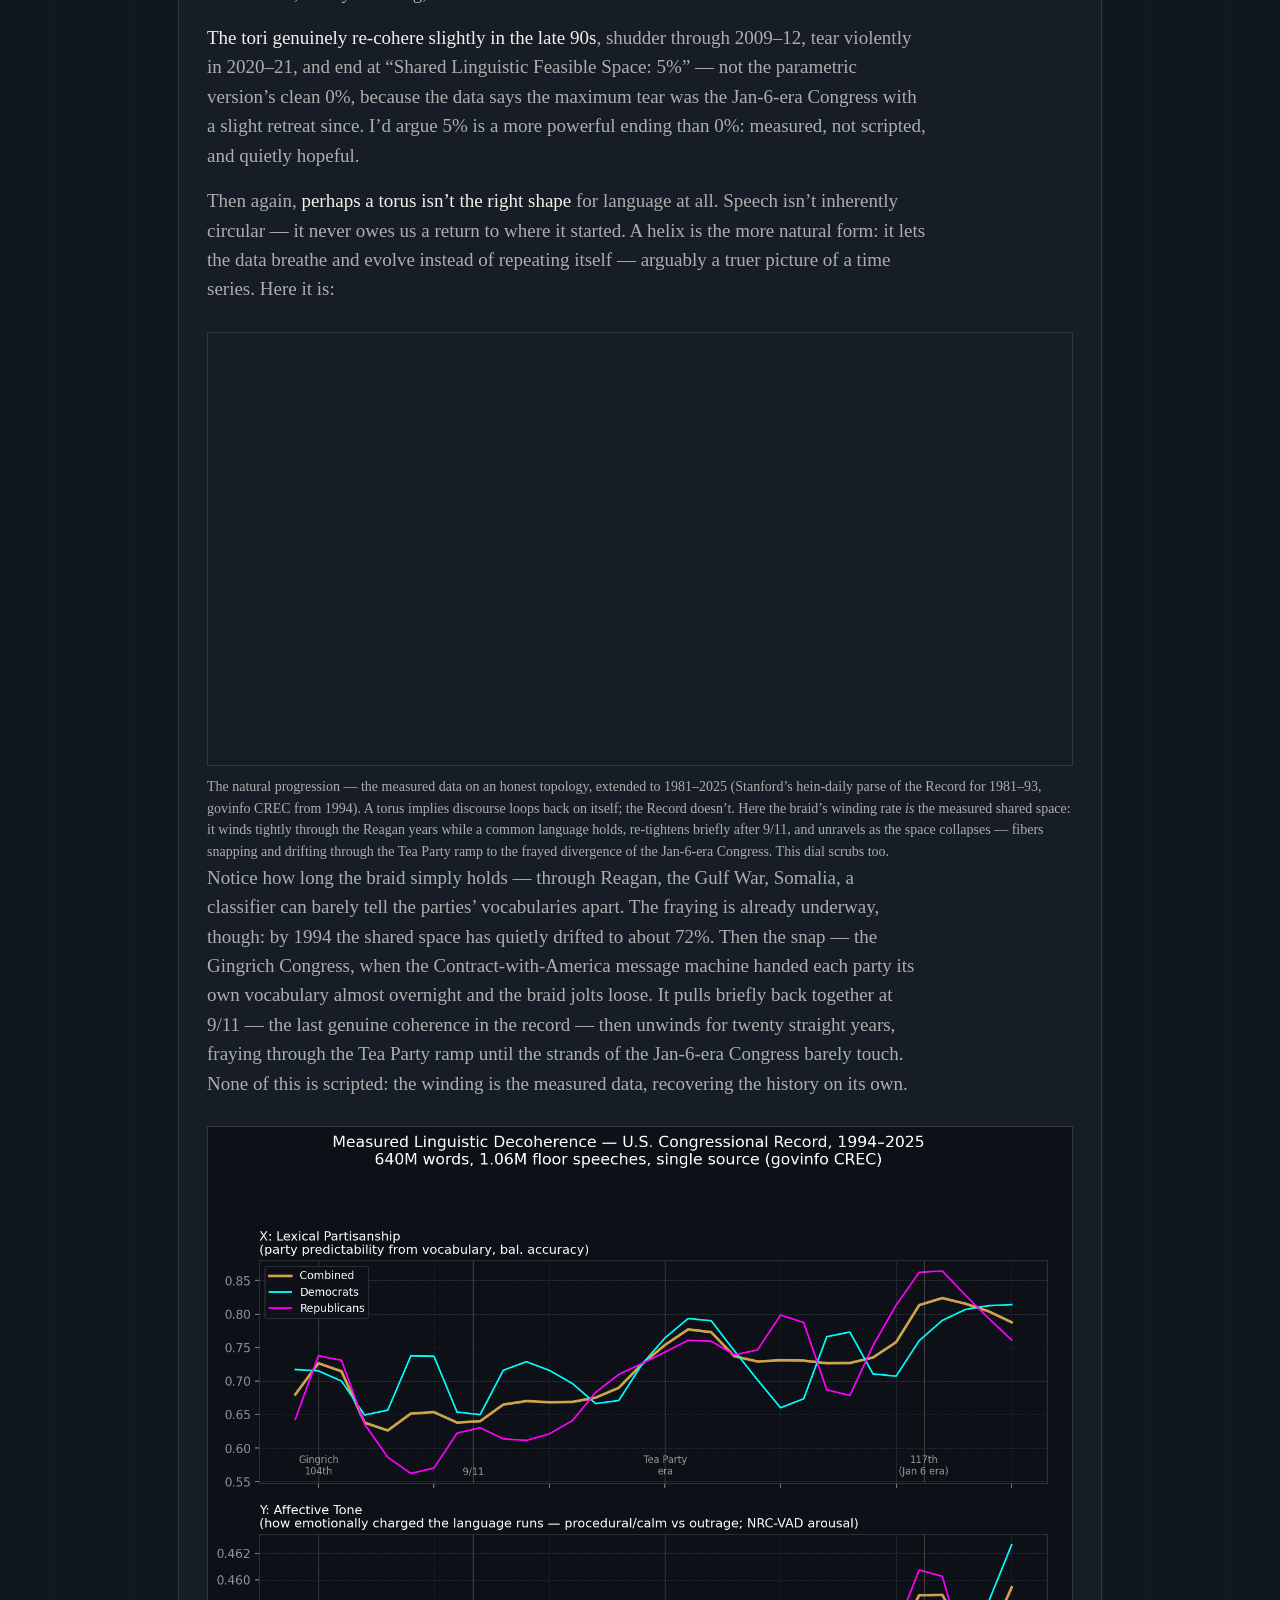
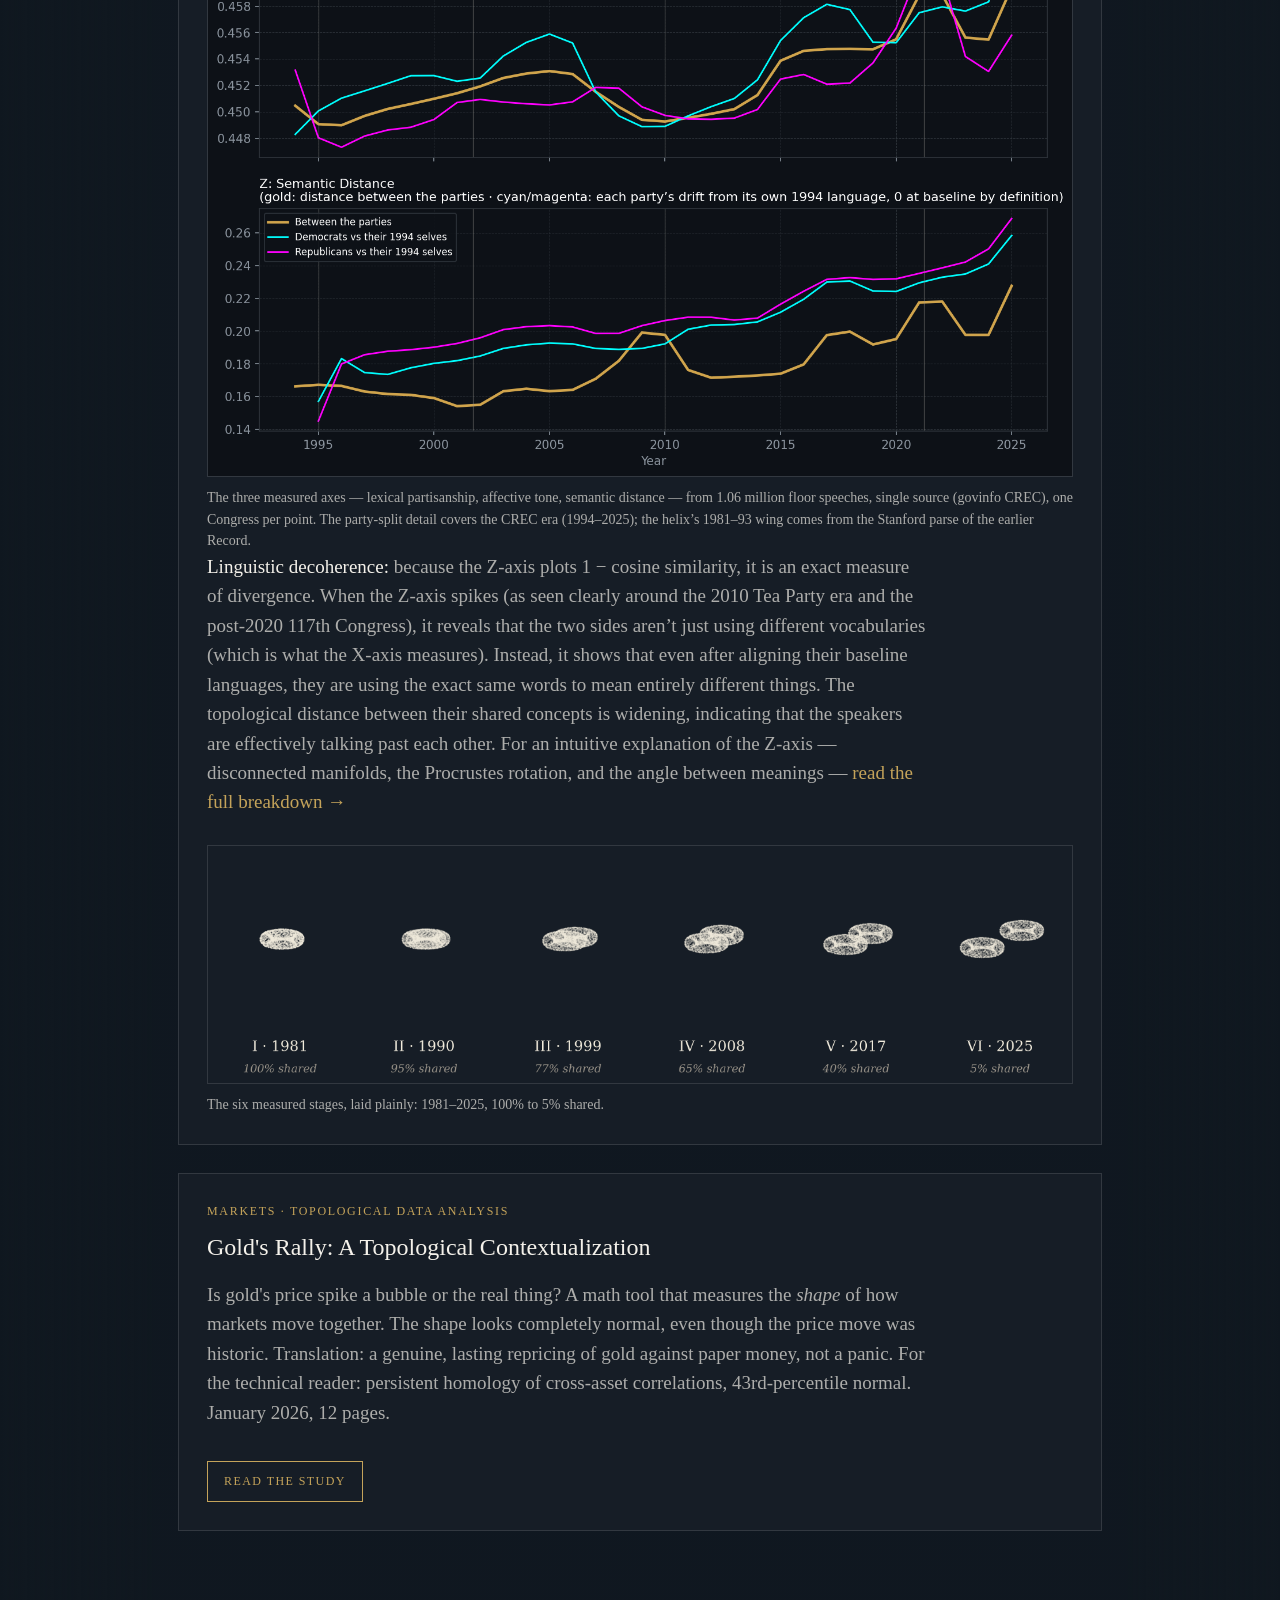
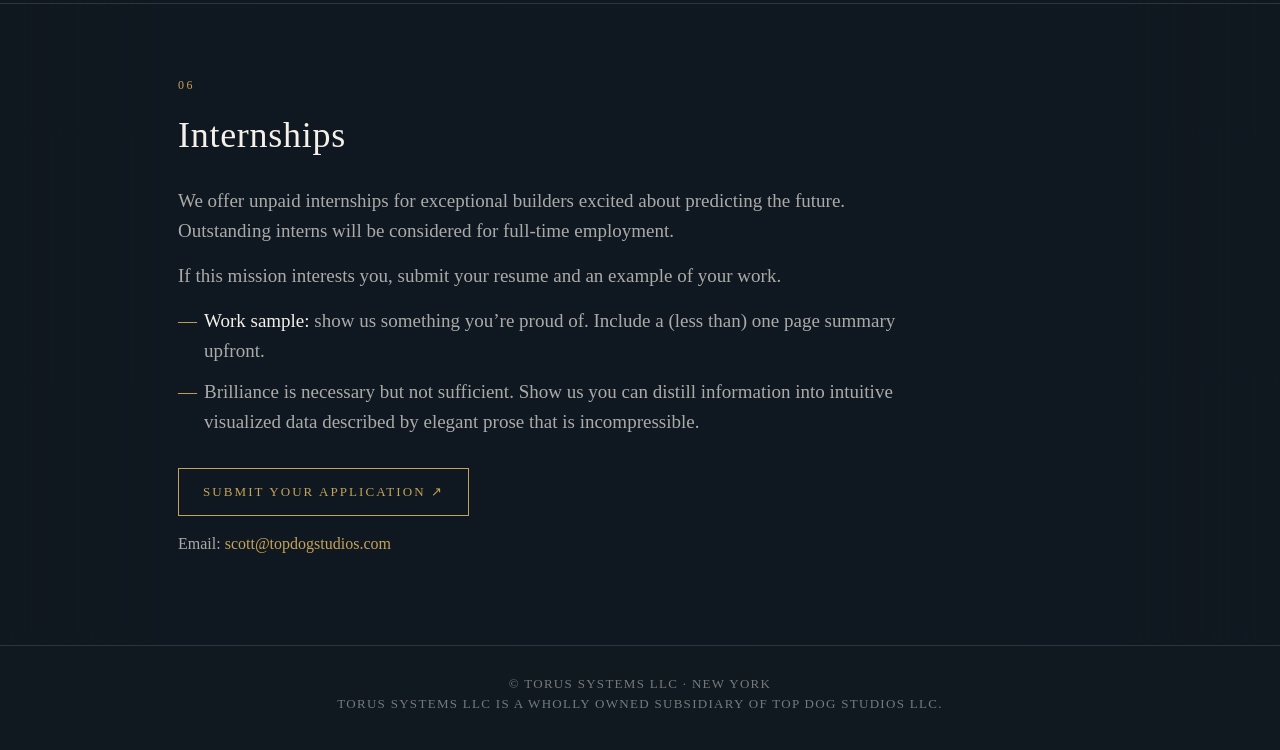
==== commit 3bd51966: "Internships: email option below the upload button Co-Authored-By: Claude Fable 5 <noreply@anthropic." ====
--- a/index.html
+++ b/index.html
@@ -143,6 +143,7 @@
     font-size: 13px; letter-spacing: .16em; text-transform: uppercase;
   }
   .apply-btn:hover { border: 1px solid var(--gold); background: rgba(196,163,90,.08); }
+  .apply-email { margin-top: 14px; font-size: 16px; color: var(--dim); }
   .apply-list { list-style: none; max-width: 720px; margin: 0 0 22px; }
   .apply-list li { position: relative; padding-left: 26px; color: var(--dim); margin-bottom: 12px; }
   .apply-list li::before { content: '—'; position: absolute; left: 0; color: var(--gold); }
@@ -449,6 +450,7 @@
         <li>Brilliance is necessary but not sufficient. Show us you can distill information into intuitive visualized data described by elegant prose that is incompressible.</li>
       </ul>
       <p><a class="apply-btn" href="https://www.dropbox.com/request/koy5zieii860i3cph0f2" target="_blank" rel="noopener">Submit your application &#8599;</a></p>
+      <p class="apply-email">Email: <a href="mailto:scott@topdogstudios.com">scott@topdogstudios.com</a></p>
     </div>
   </section>
 </main>
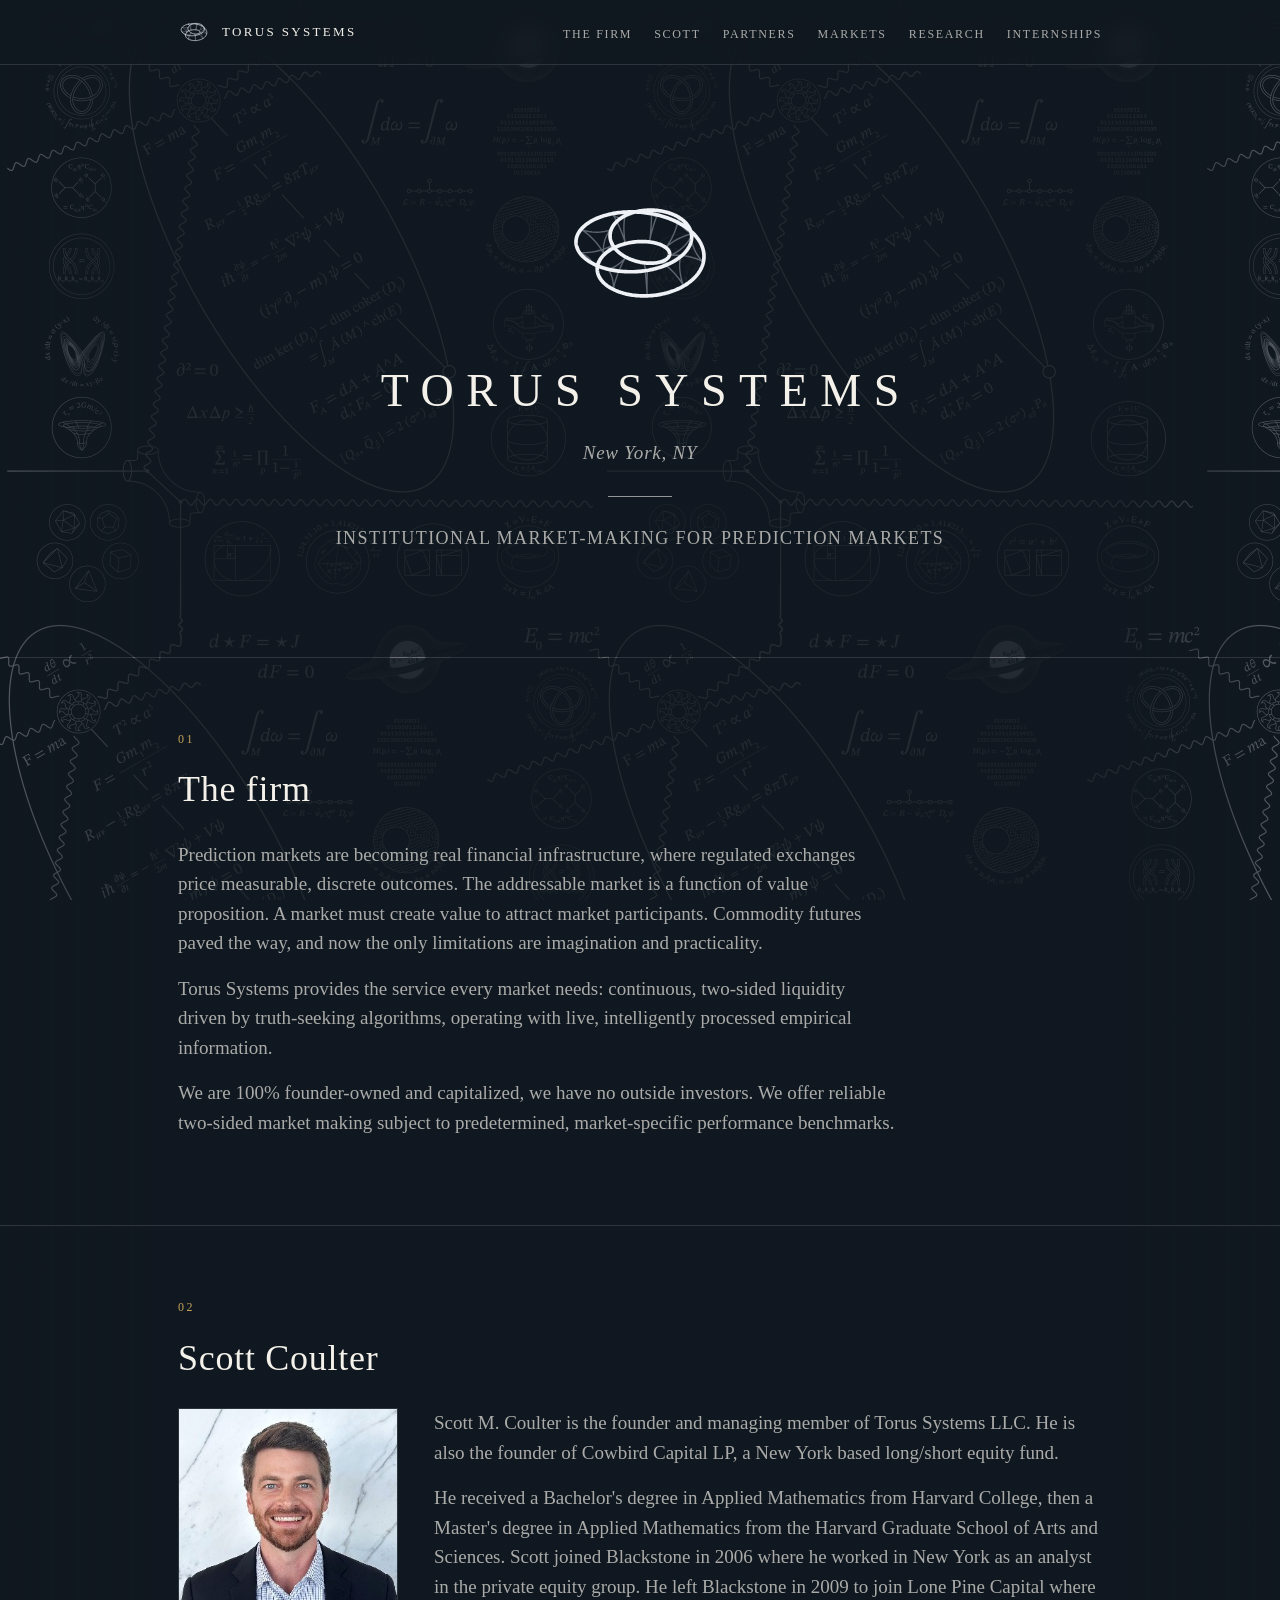
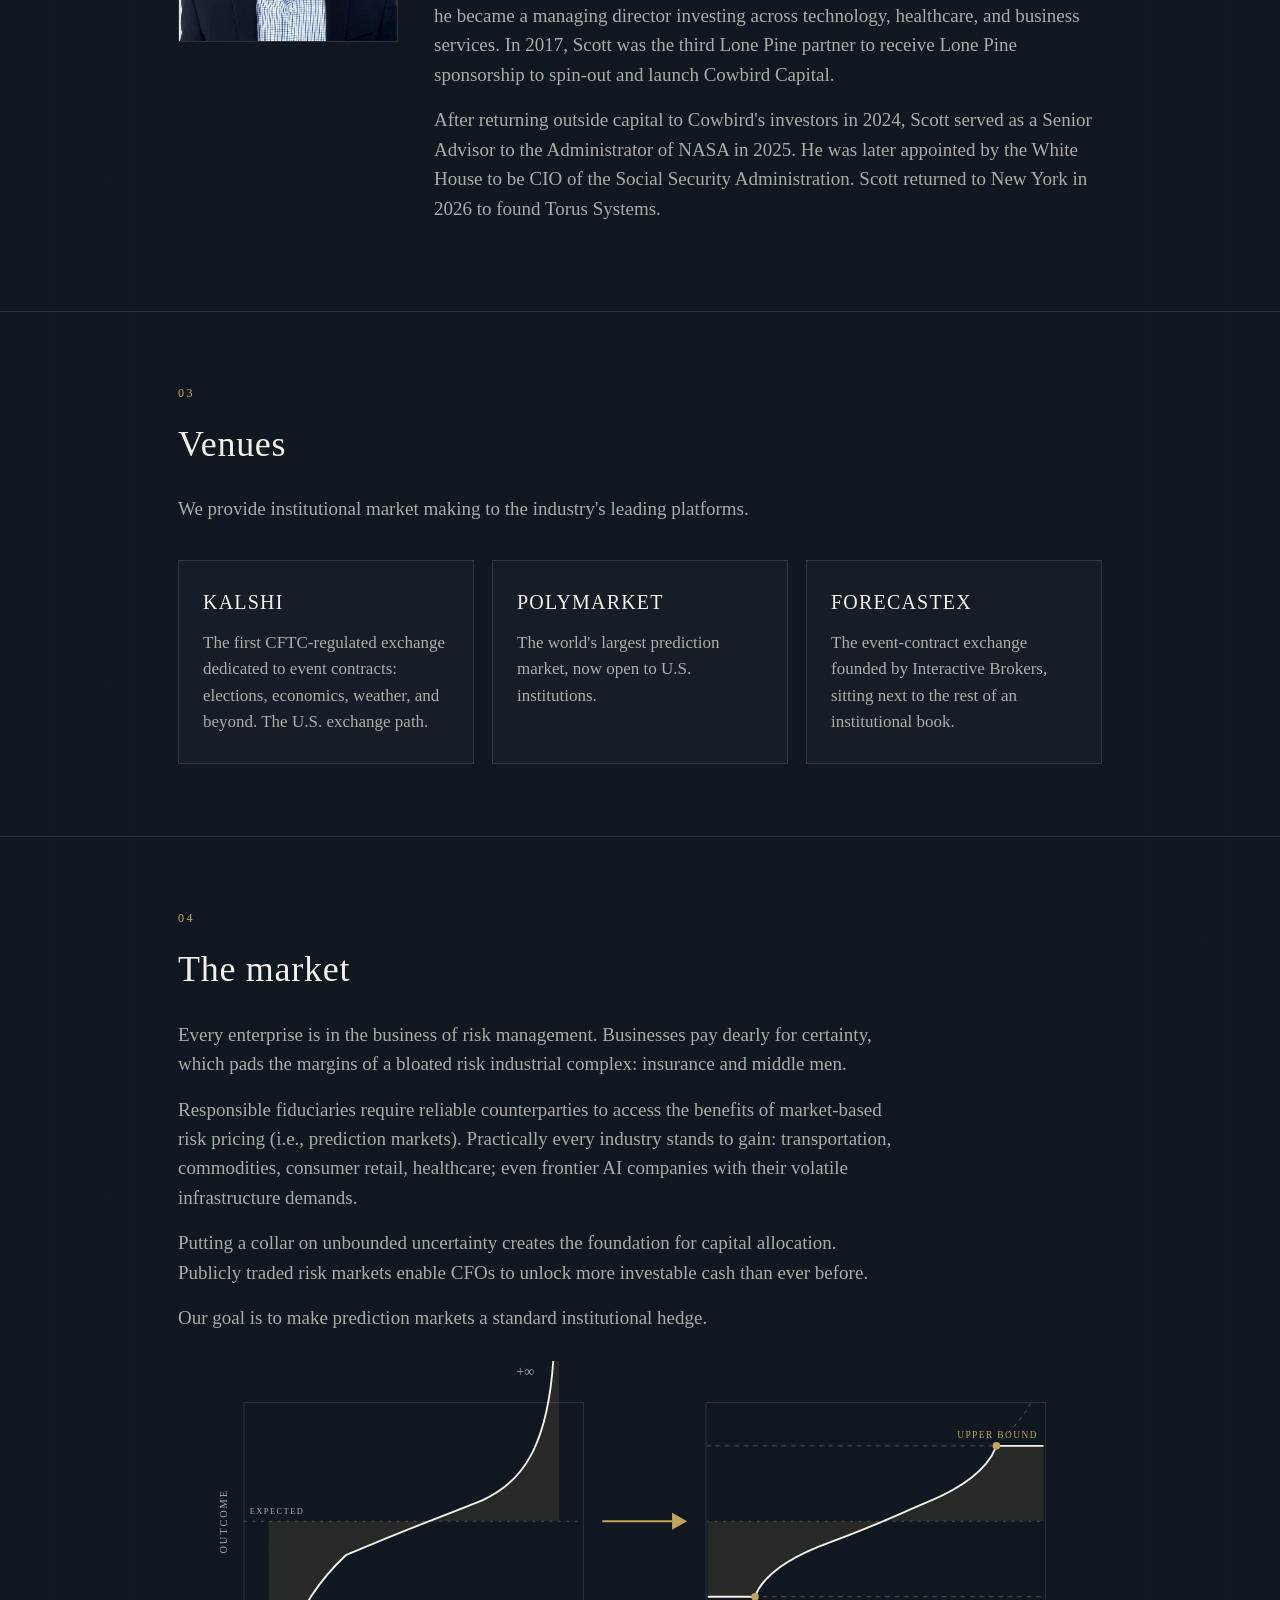
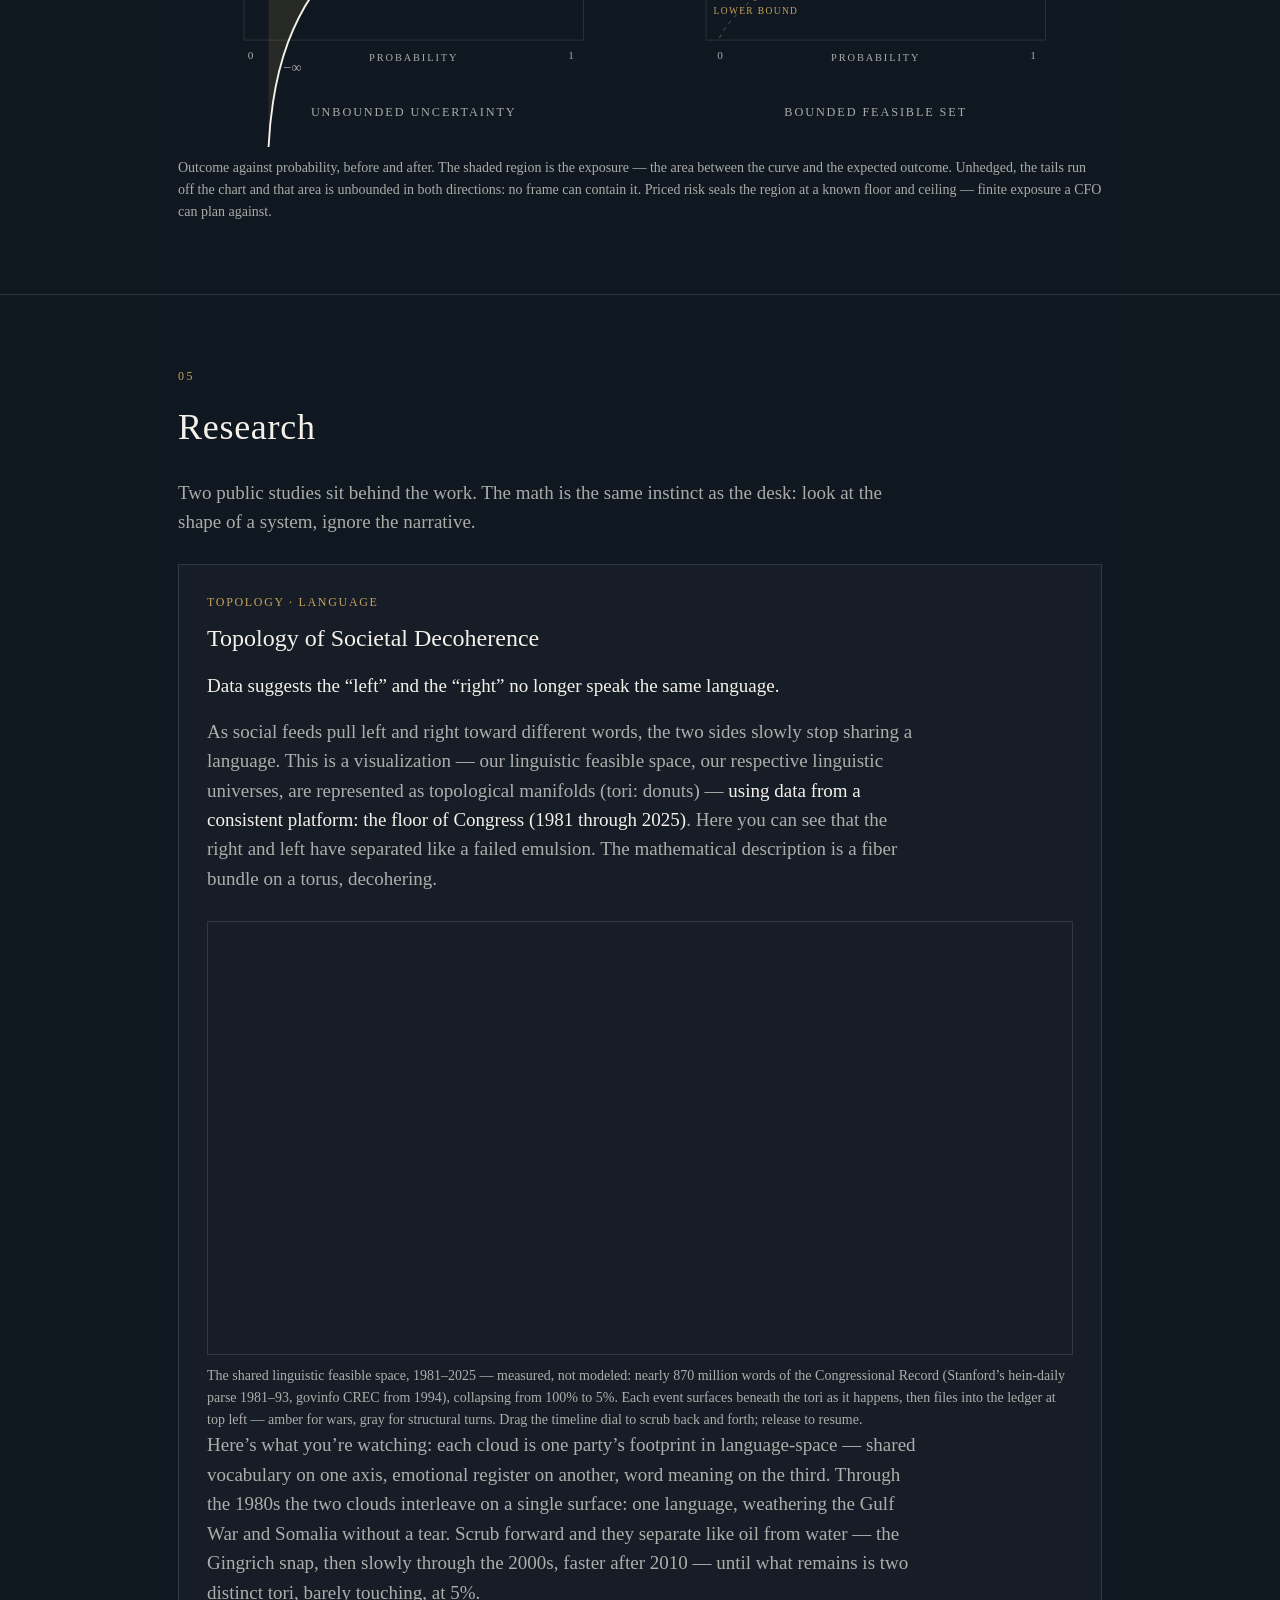
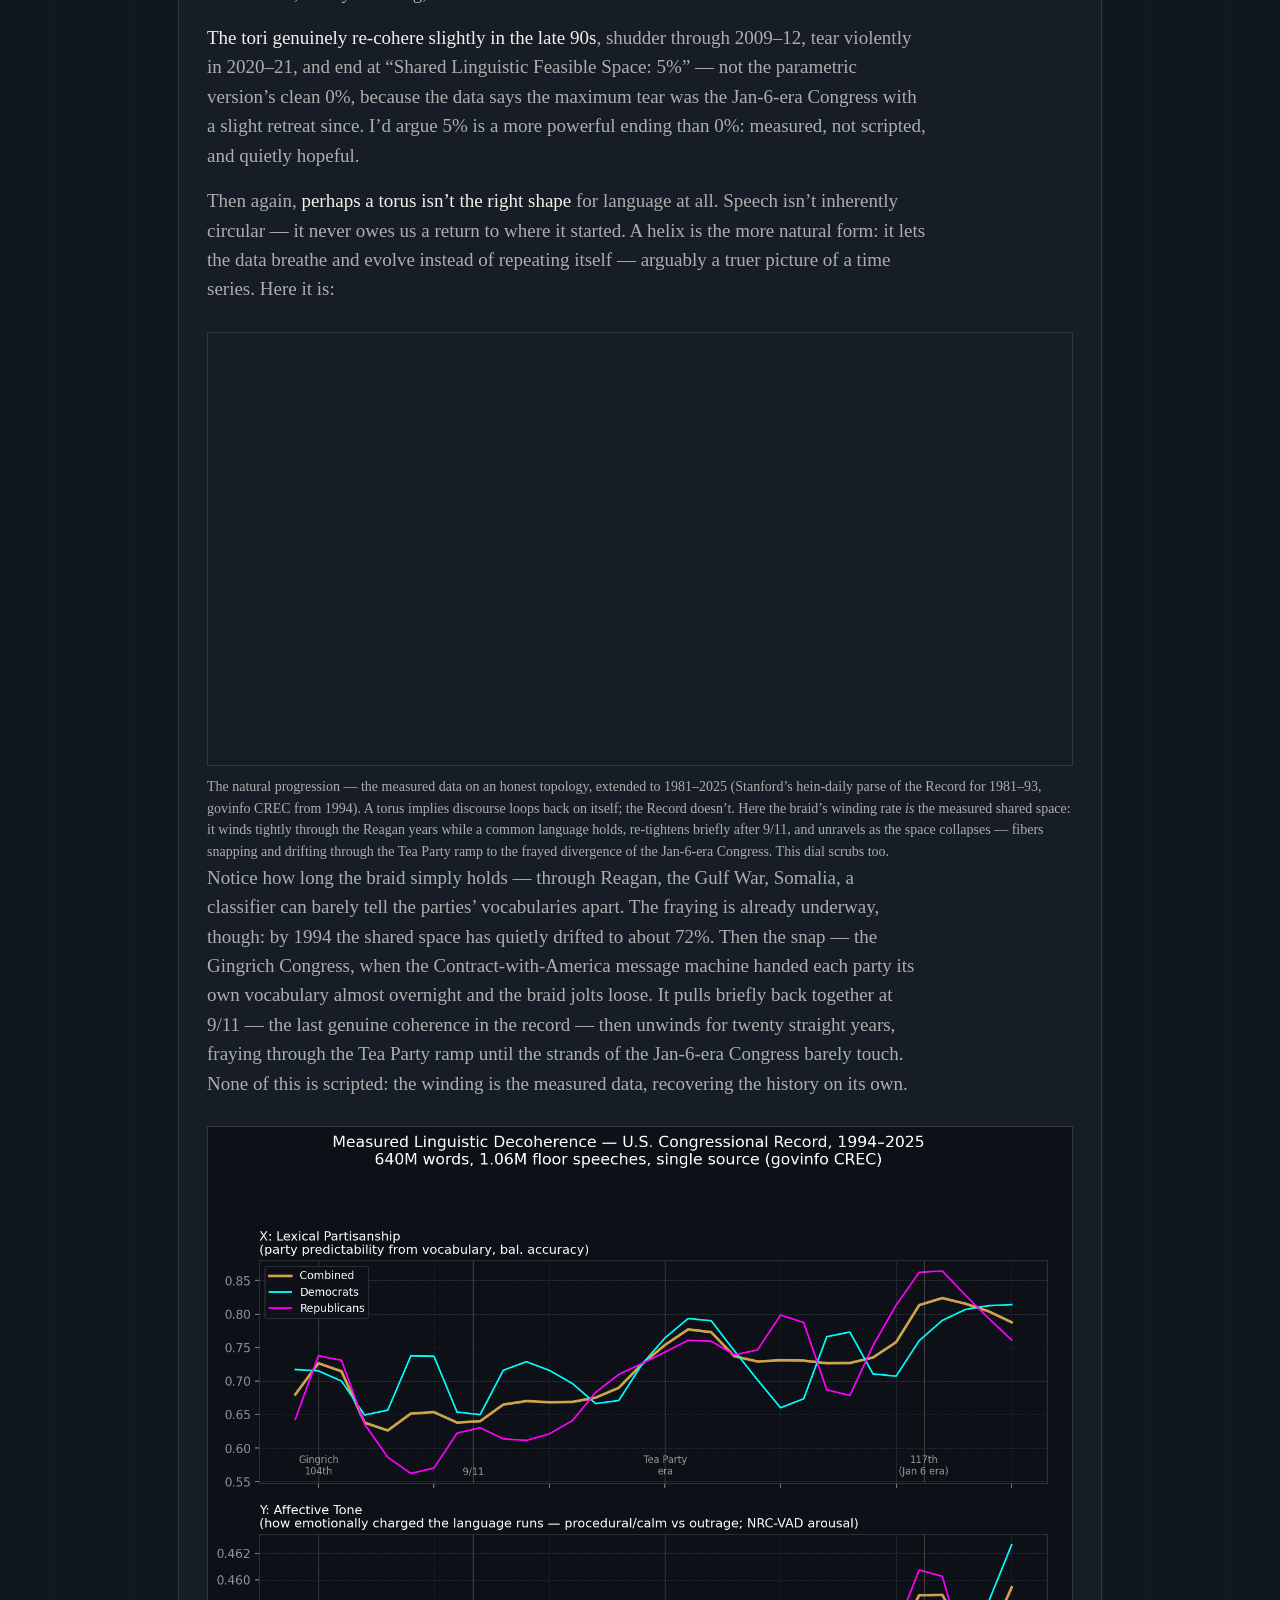
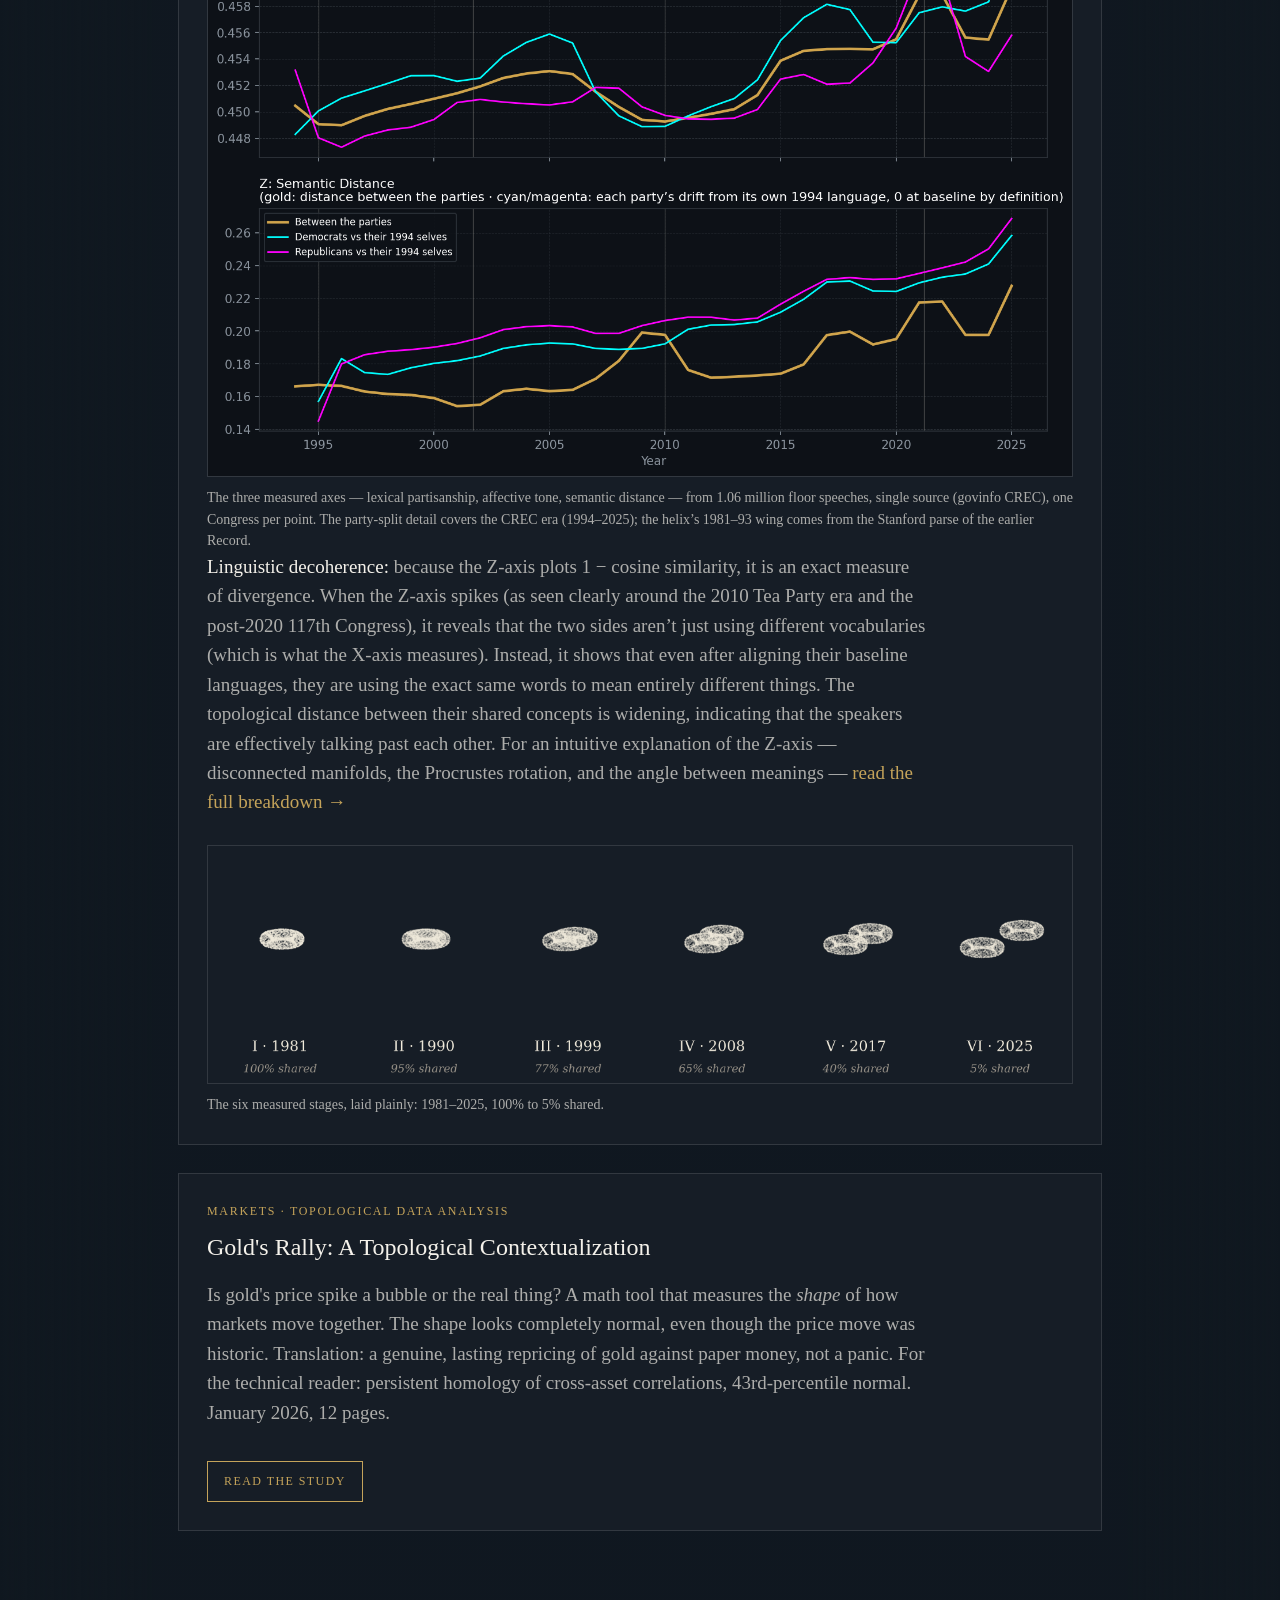
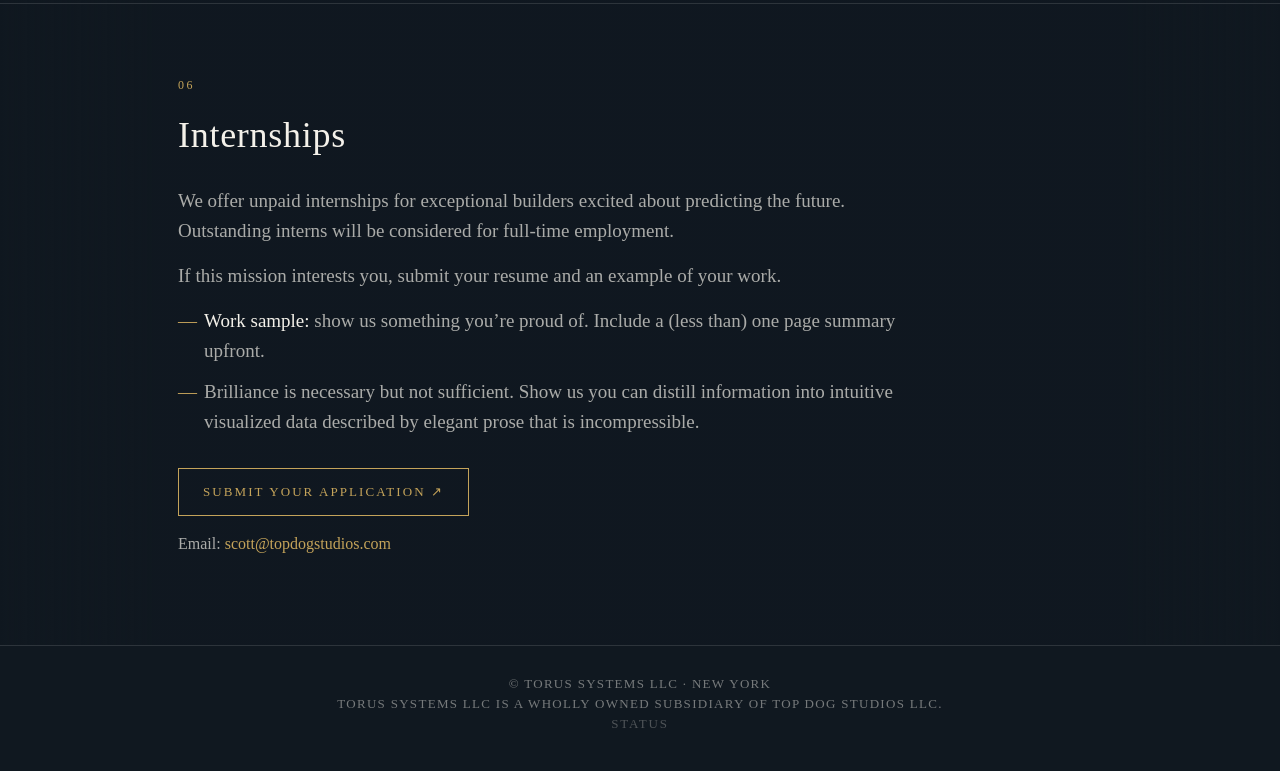
==== commit 85ad9f77: "Add view-only ForecastEx operations dashboard at /status/ Password-gated static page for the six-nam" ====
--- a/index.html
+++ b/index.html
@@ -179,6 +179,12 @@
     font-size: 13px; letter-spacing: .1em; text-transform: uppercase;
     color: rgba(244,241,234,.45);
   }
+  footer a.status-link {
+    color: rgba(244,241,234,.28);
+    letter-spacing: .14em;
+    border: 0;
+  }
+  footer a.status-link:hover { color: rgba(244,241,234,.5); border: 0; }
 
   @media (max-width: 760px) {
     .cards, .grid-2 { grid-template-columns: 1fr; }
@@ -456,7 +462,7 @@
 </main>
 
 <footer>
-  <div class="wrap">&copy; Torus Systems LLC &middot; New York<br>Torus Systems LLC is a wholly owned subsidiary of Top Dog Studios LLC.</div>
+  <div class="wrap">&copy; Torus Systems LLC &middot; New York<br>Torus Systems LLC is a wholly owned subsidiary of Top Dog Studios LLC.<br><a class="status-link" href="status/">Status</a></div>
 </footer>
 
 <script>
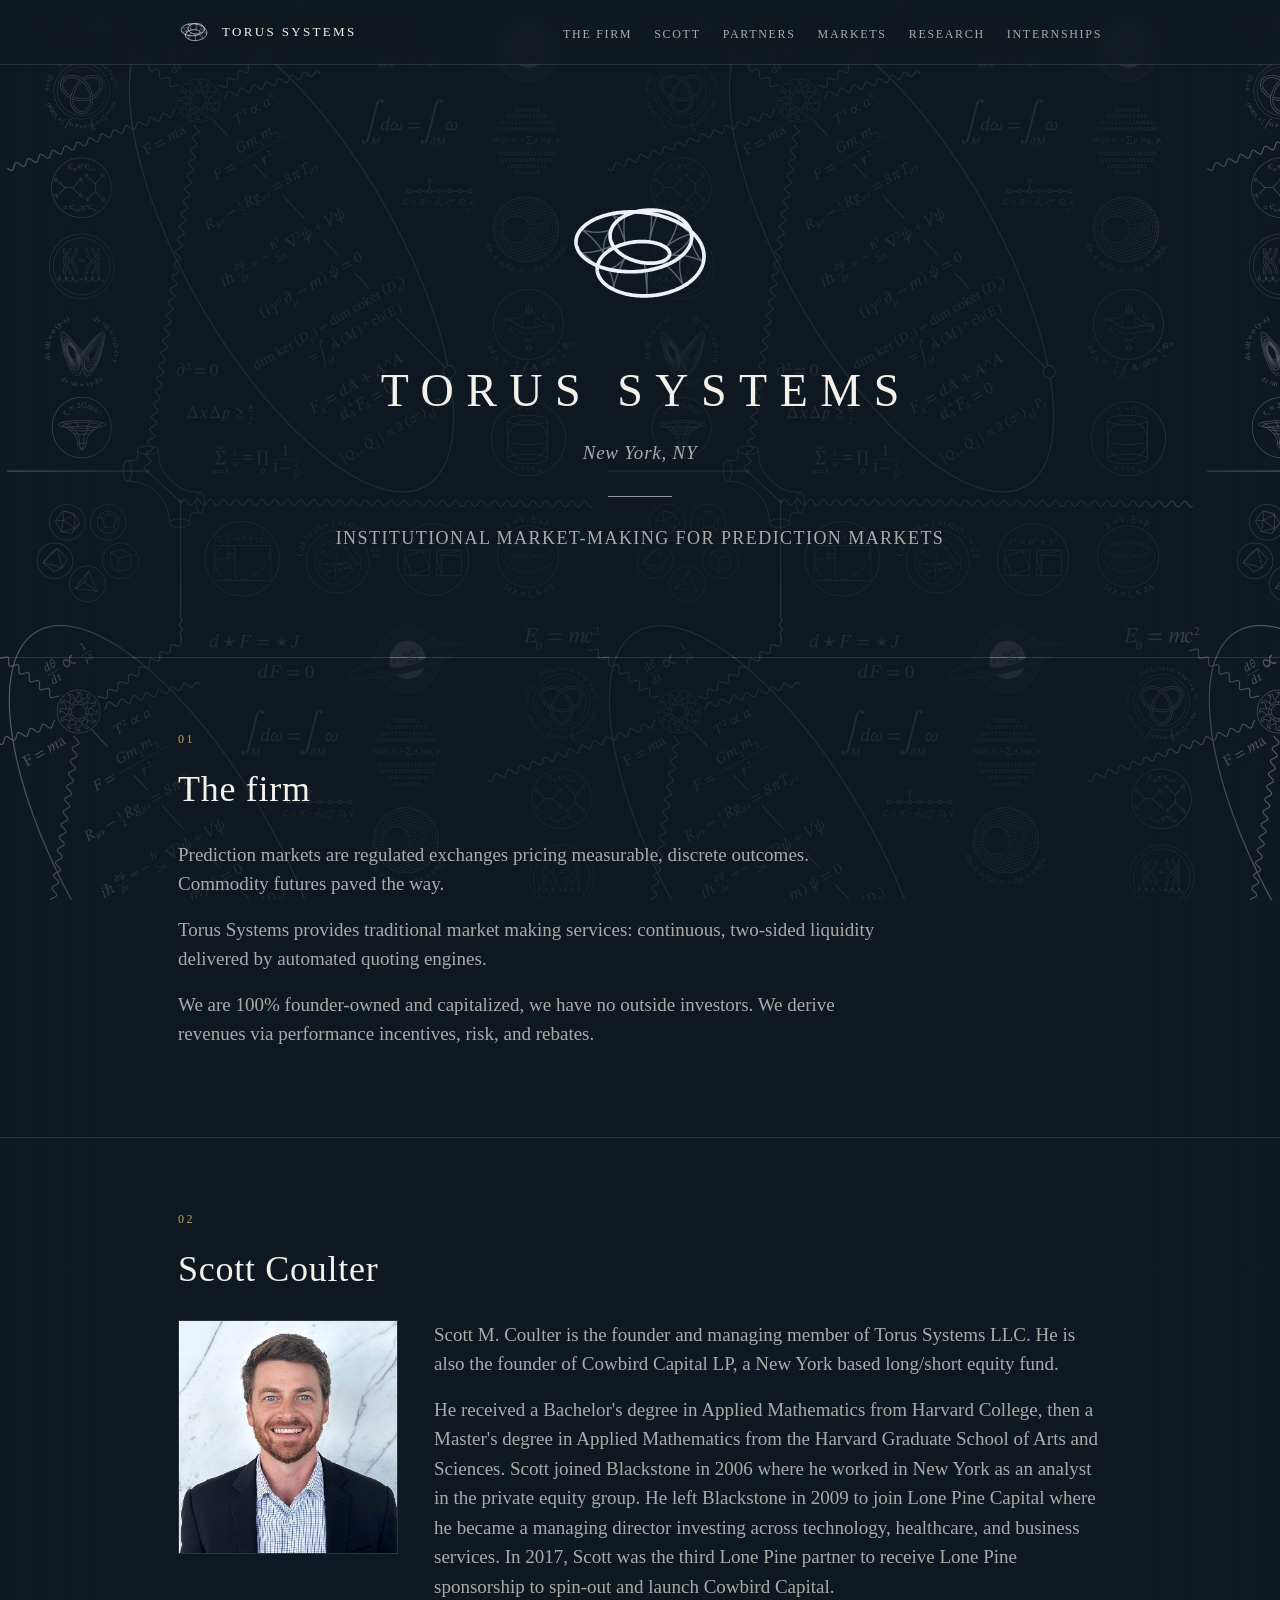
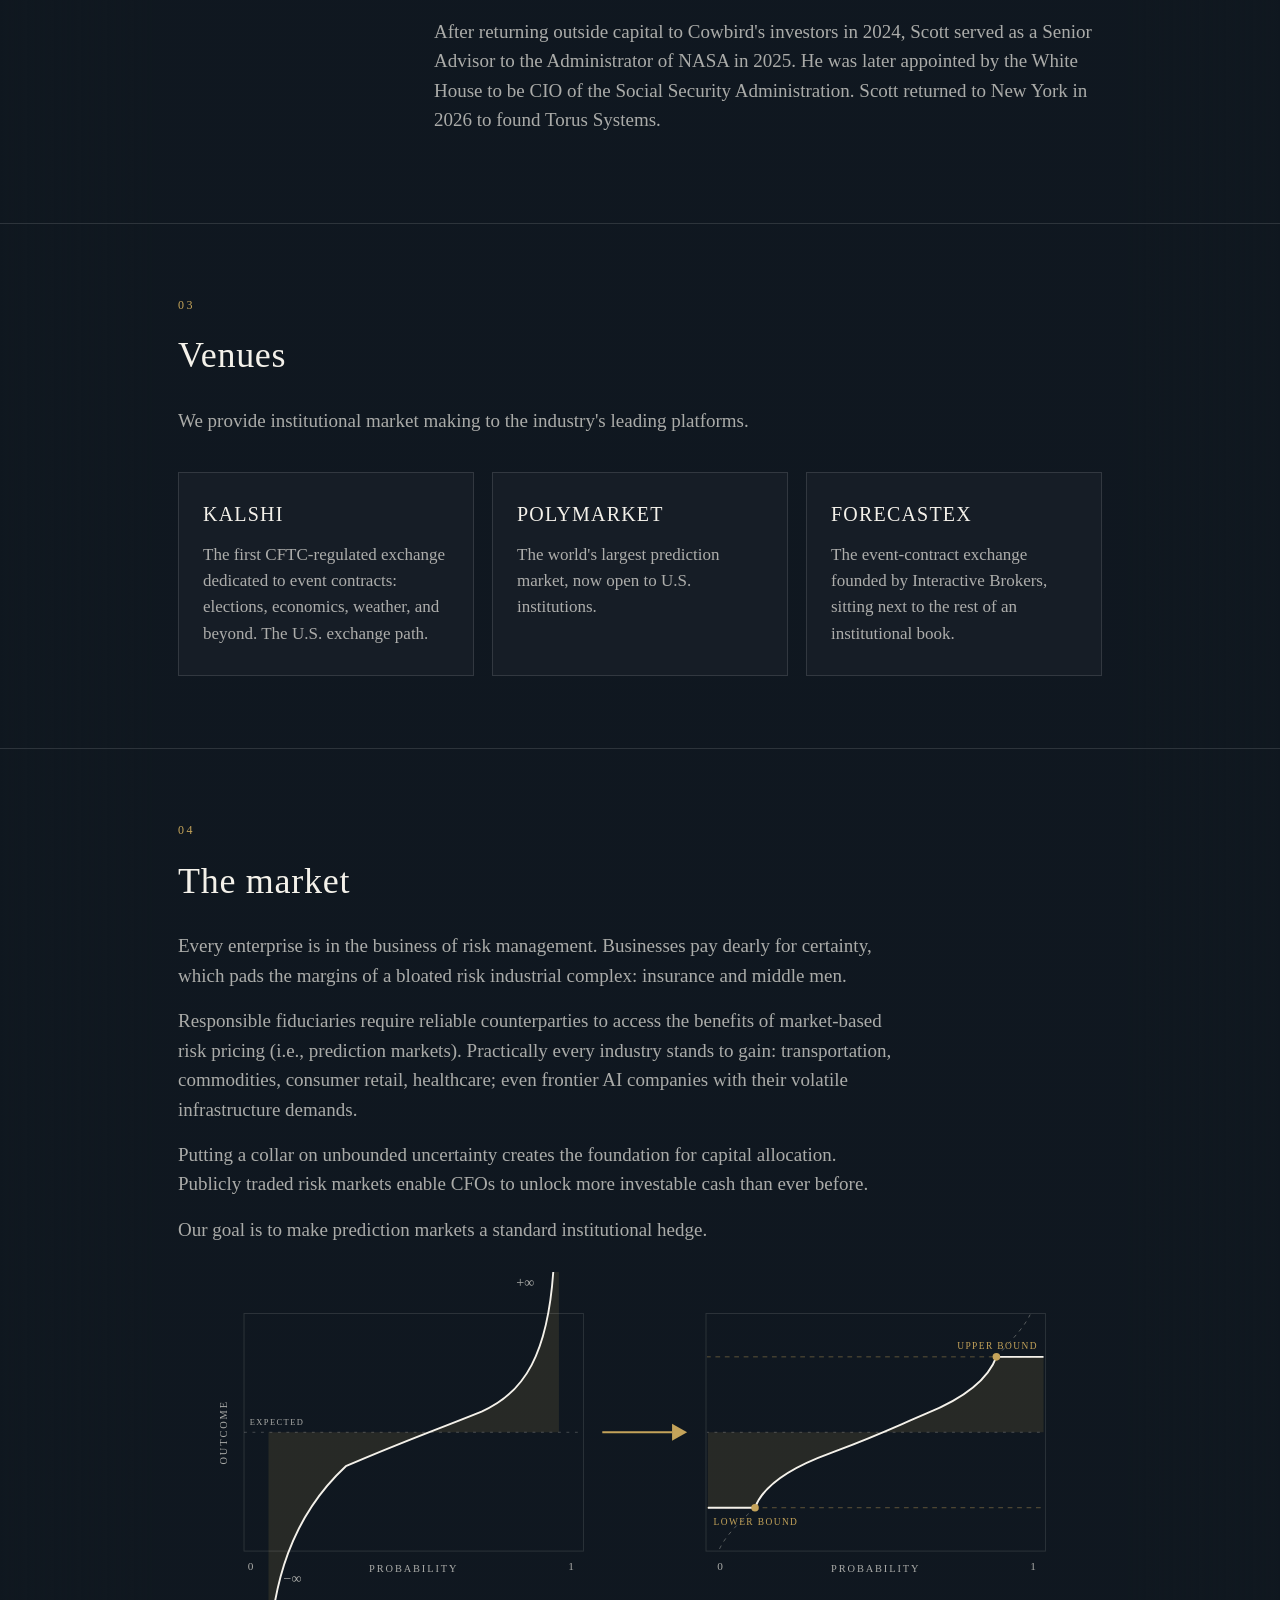
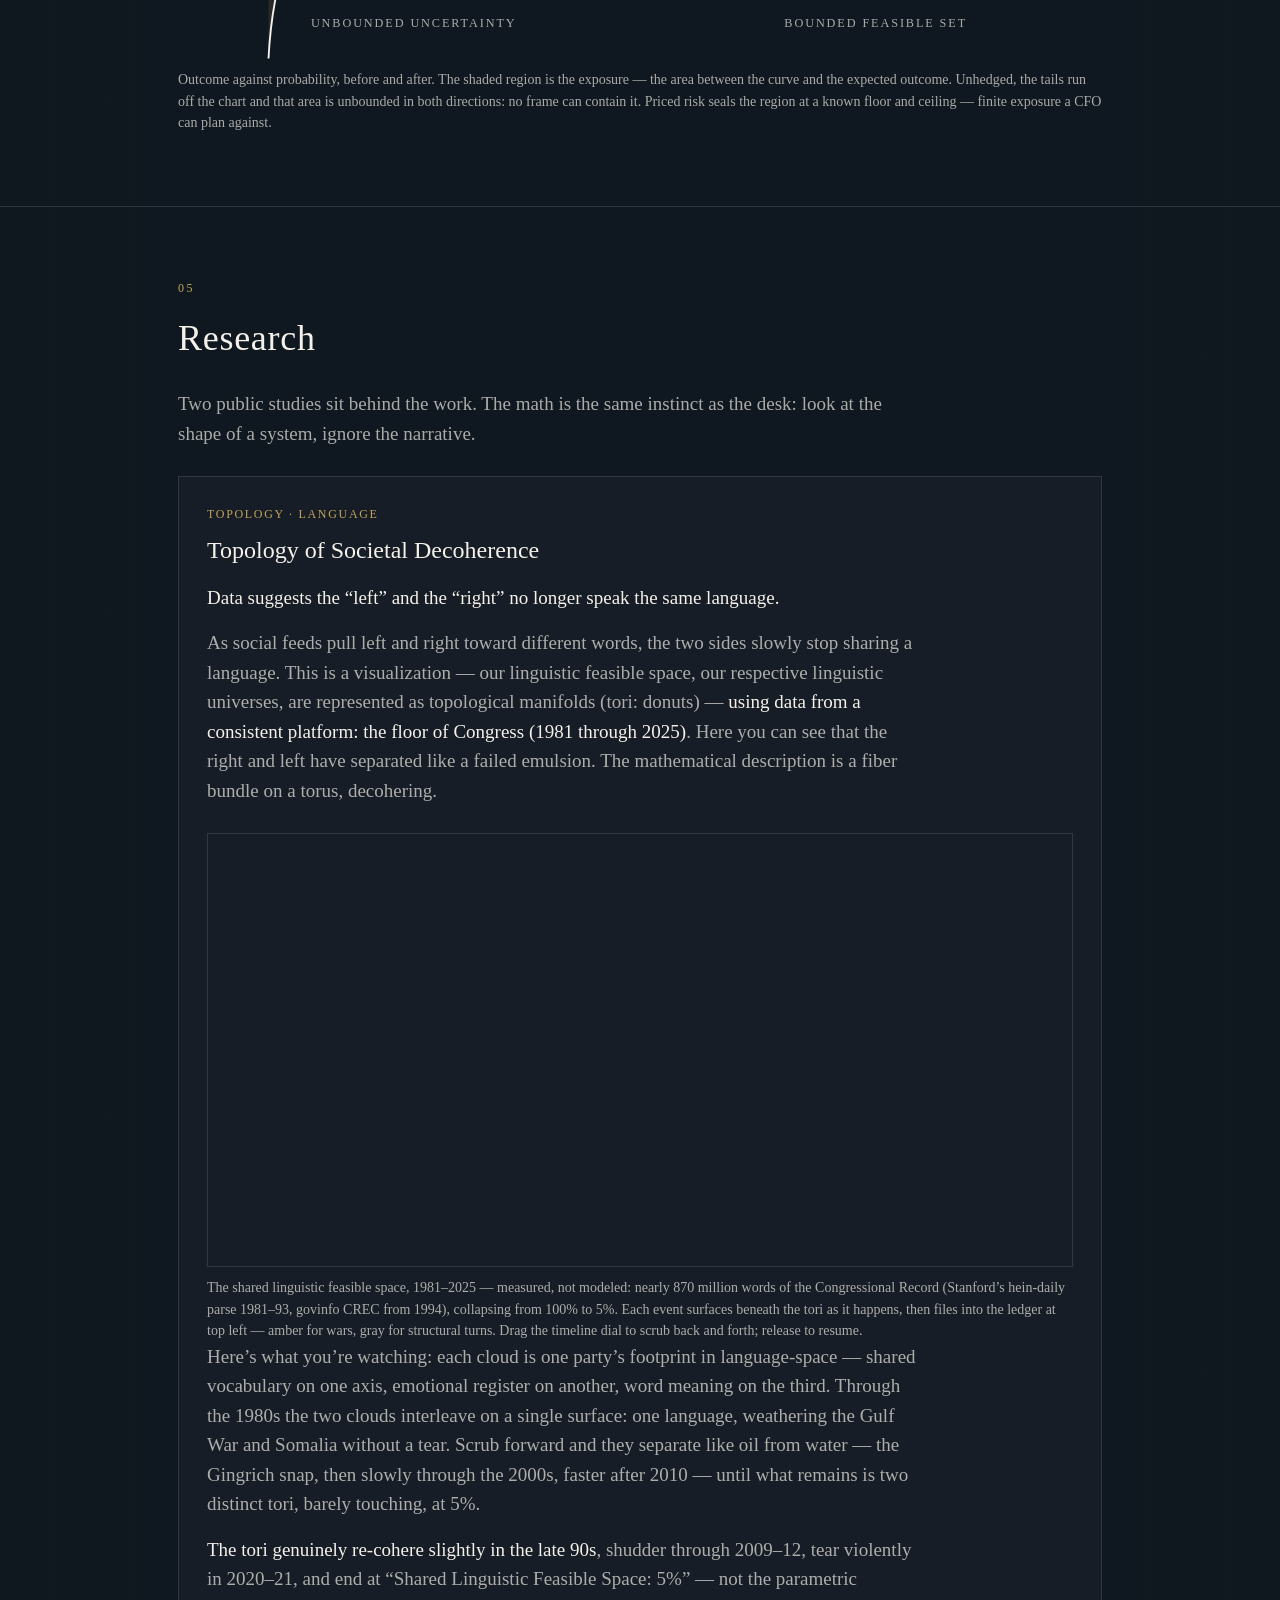
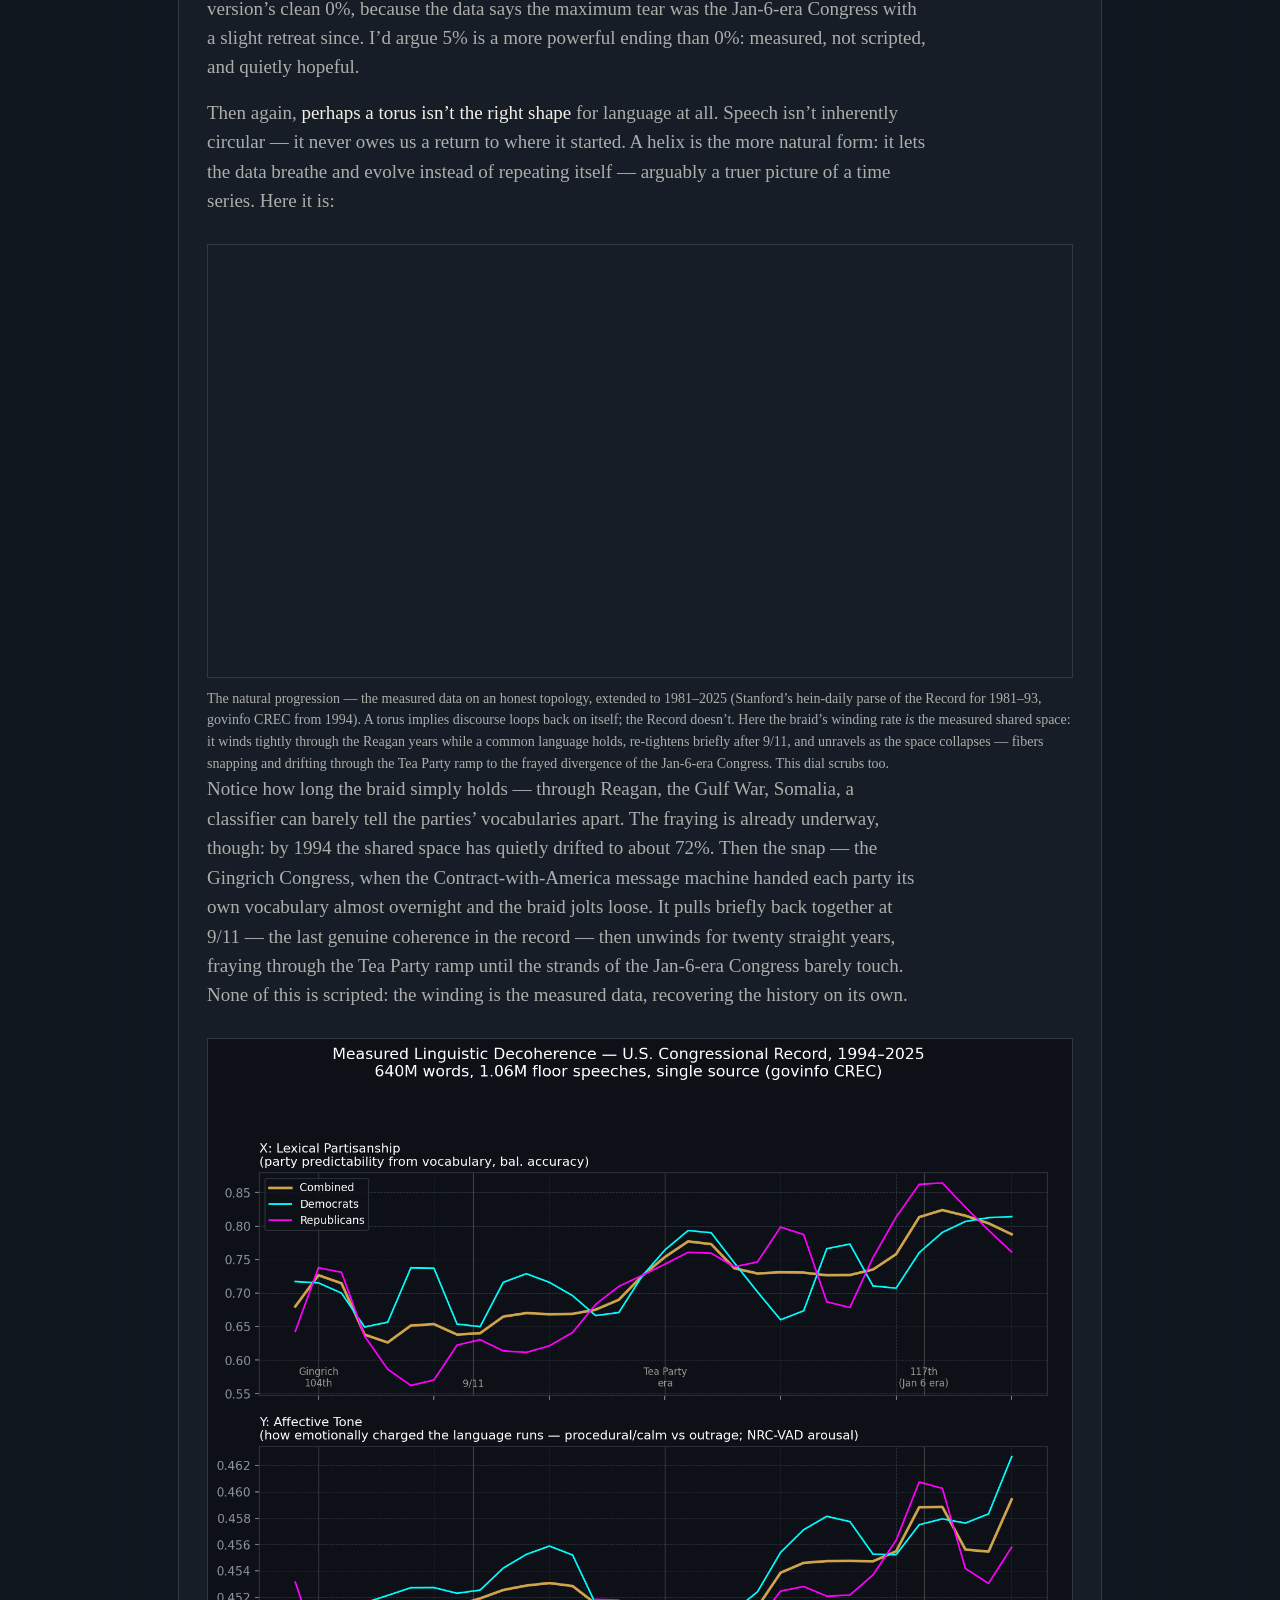
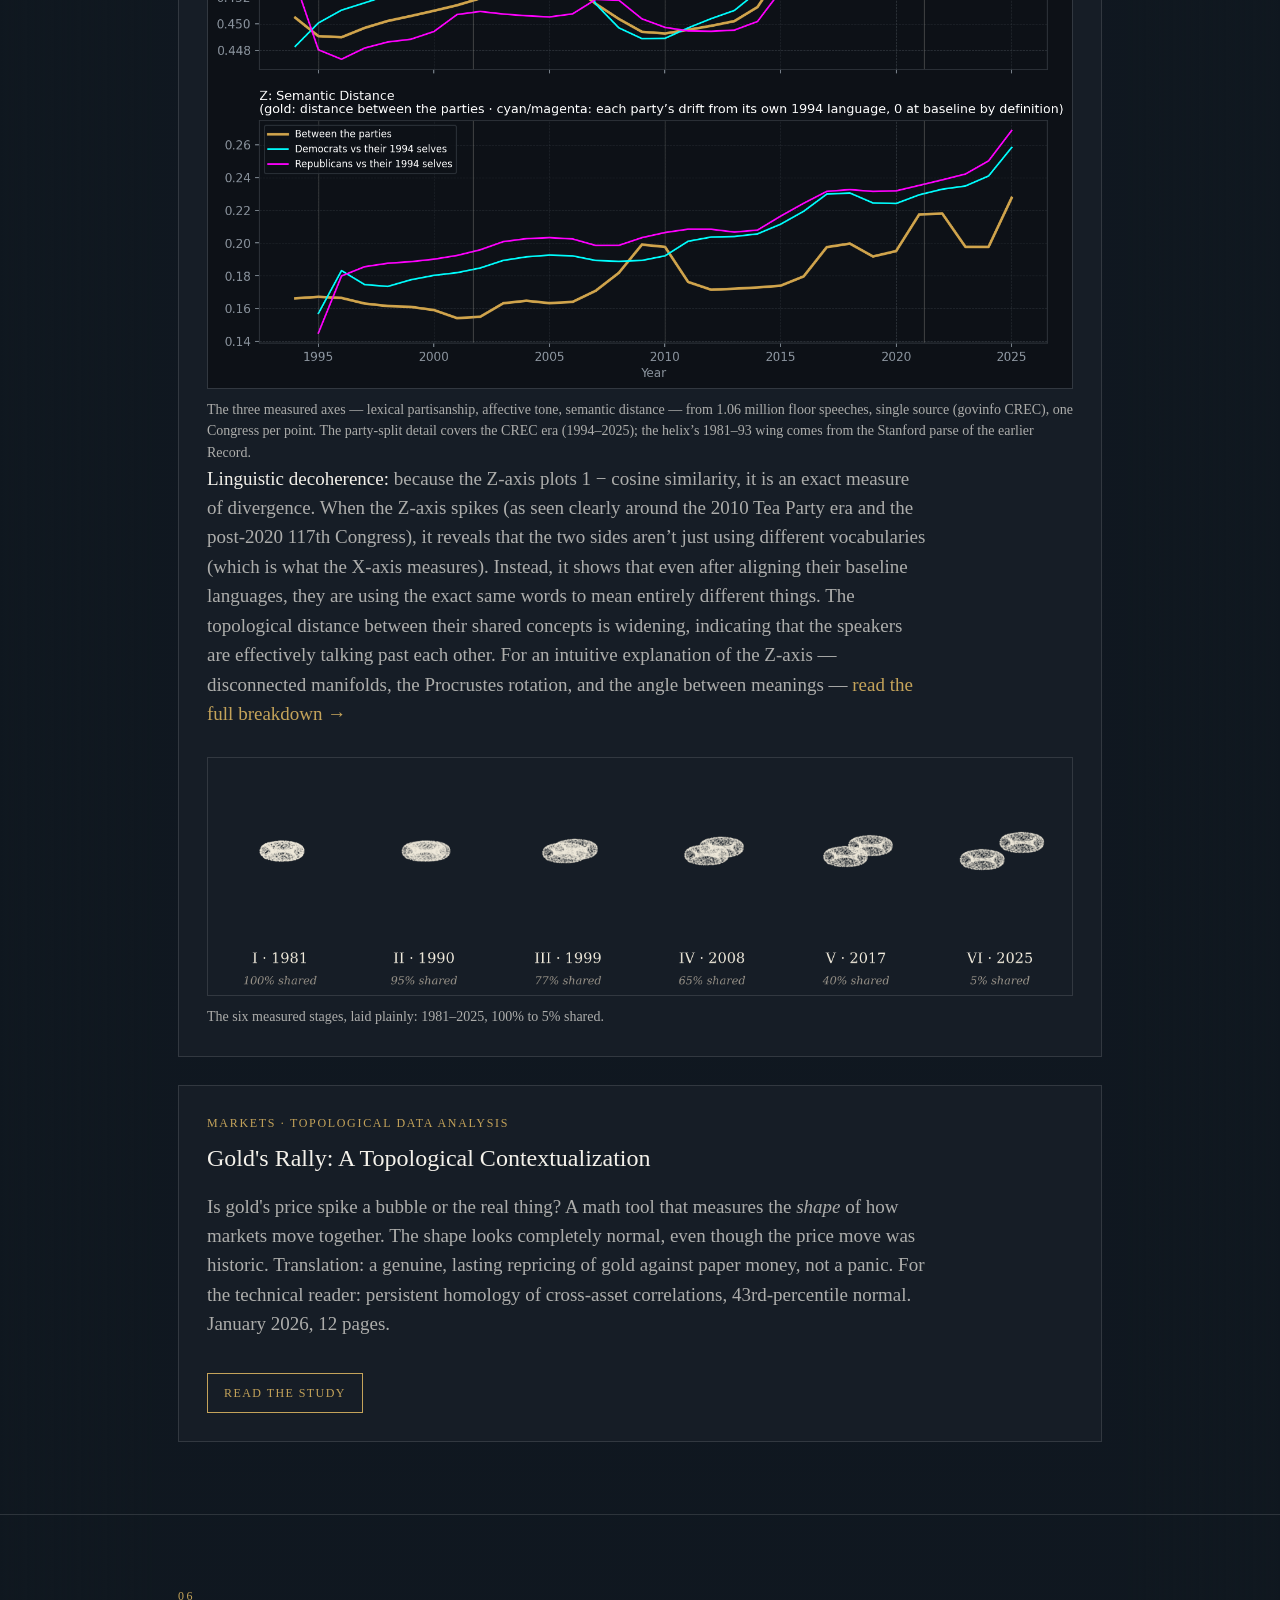
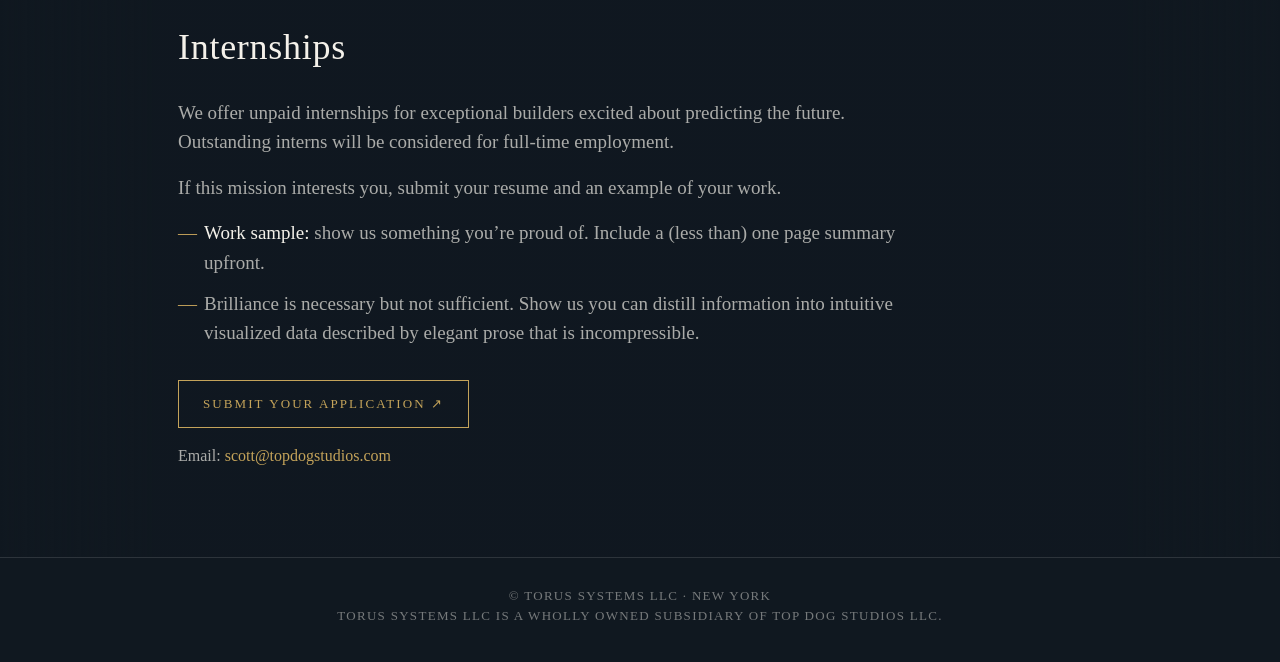
==== commit 063fa583: "Update "The firm" section copy Co-Authored-By: Claude Opus 5.5 <noreply@anthropic.com> Claude-Sessio" ====
--- a/index.html
+++ b/index.html
@@ -179,12 +179,6 @@
     font-size: 13px; letter-spacing: .1em; text-transform: uppercase;
     color: rgba(244,241,234,.45);
   }
-  footer a.status-link {
-    color: rgba(244,241,234,.28);
-    letter-spacing: .14em;
-    border: 0;
-  }
-  footer a.status-link:hover { color: rgba(244,241,234,.5); border: 0; }
 
   @media (max-width: 760px) {
     .cards, .grid-2 { grid-template-columns: 1fr; }
@@ -228,9 +222,9 @@
     <div class="wrap">
       <div class="kicker">01</div>
       <h2>The firm</h2>
-      <p>Prediction markets are becoming real financial infrastructure, where regulated exchanges price measurable, discrete outcomes. The addressable market is a function of value proposition. A market must create value to attract market participants. Commodity futures paved the way, and now the only limitations are imagination and practicality.</p>
-      <p>Torus Systems provides the service every market needs: continuous, two-sided liquidity driven by truth-seeking algorithms, operating with live, intelligently processed empirical information.</p>
-      <p>We are 100% founder-owned and capitalized, we have no outside investors. We offer reliable two-sided market making subject to predetermined, market-specific performance benchmarks.</p>
+      <p>Prediction markets are regulated exchanges pricing measurable, discrete outcomes. Commodity futures paved the way.</p>
+      <p>Torus Systems provides traditional market making services: continuous, two-sided liquidity delivered by automated quoting engines.</p>
+      <p>We are 100% founder-owned and capitalized, we have no outside investors. We derive revenues via performance incentives, risk, and rebates.</p>
     </div>
   </section>
 
@@ -462,7 +456,7 @@
 </main>
 
 <footer>
-  <div class="wrap">&copy; Torus Systems LLC &middot; New York<br>Torus Systems LLC is a wholly owned subsidiary of Top Dog Studios LLC.<br><a class="status-link" href="status/">Status</a></div>
+  <div class="wrap">&copy; Torus Systems LLC &middot; New York<br>Torus Systems LLC is a wholly owned subsidiary of Top Dog Studios LLC.</div>
 </footer>
 
 <script>
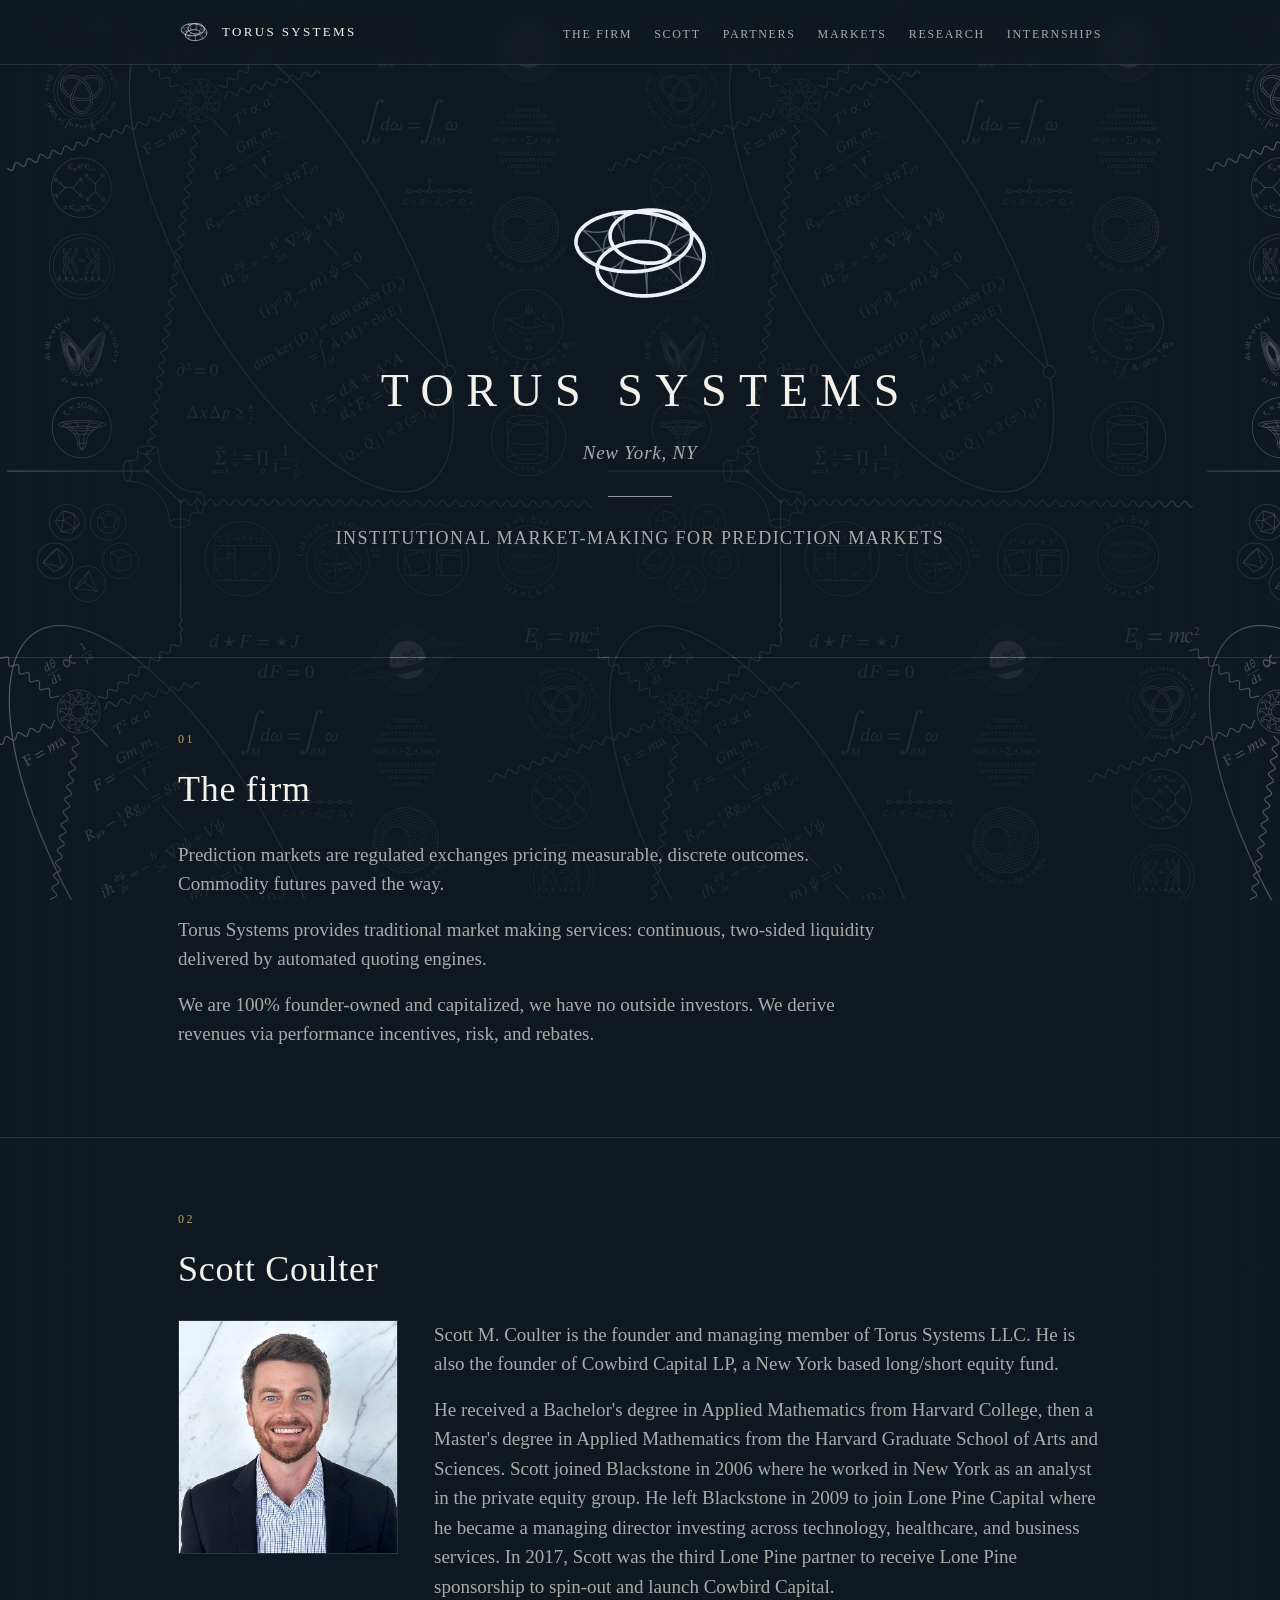
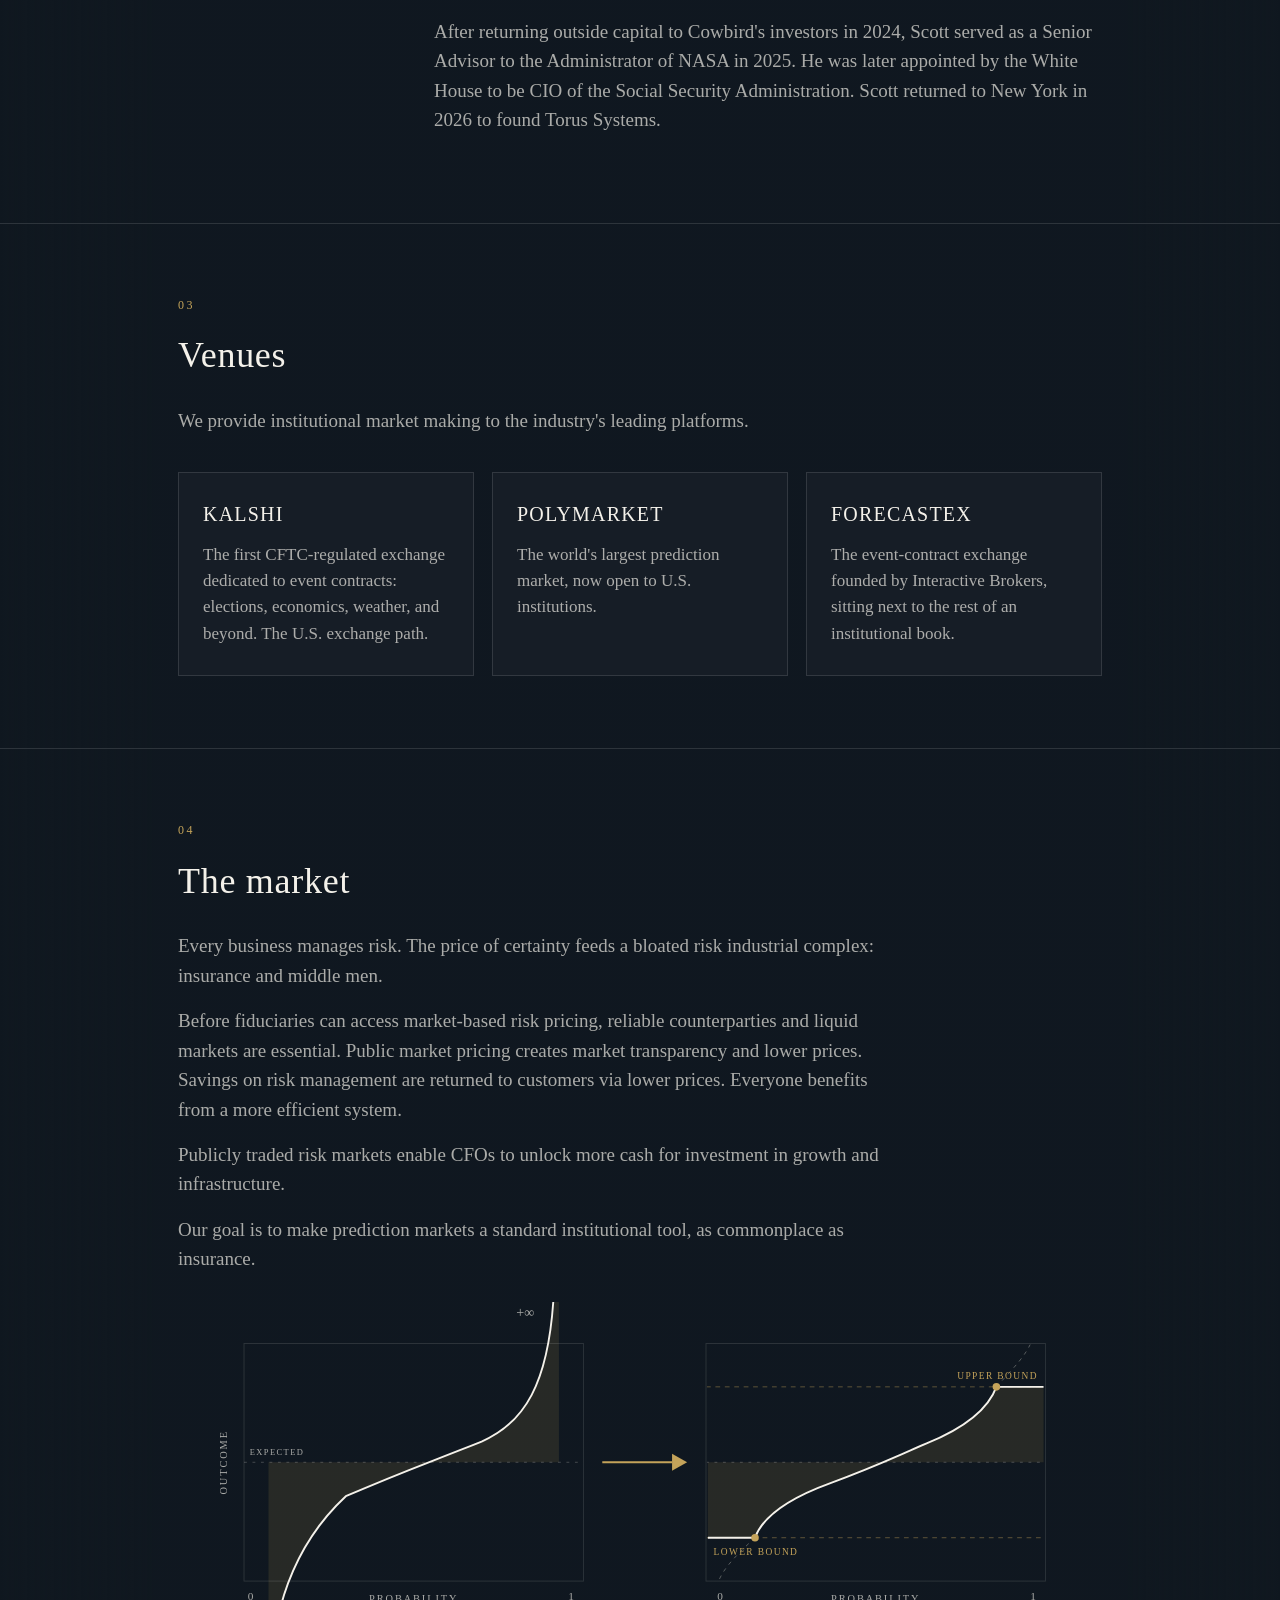
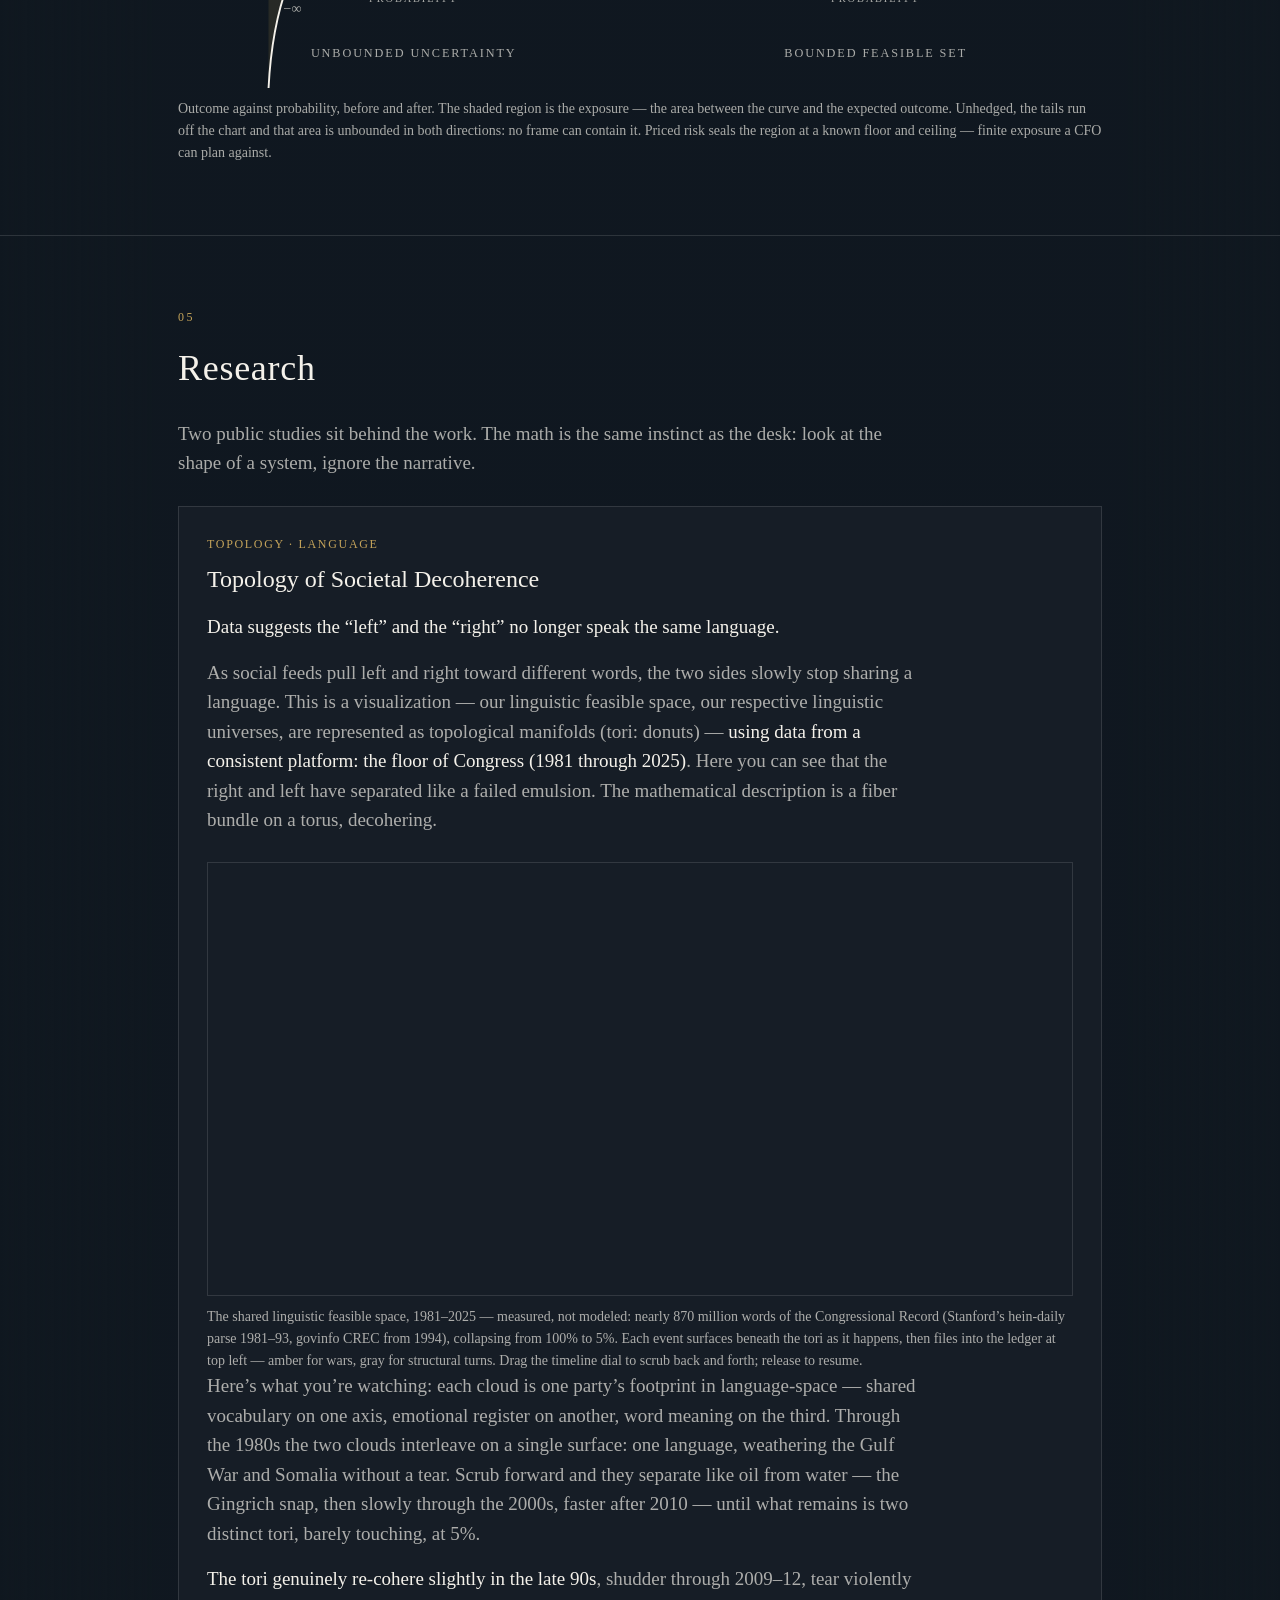
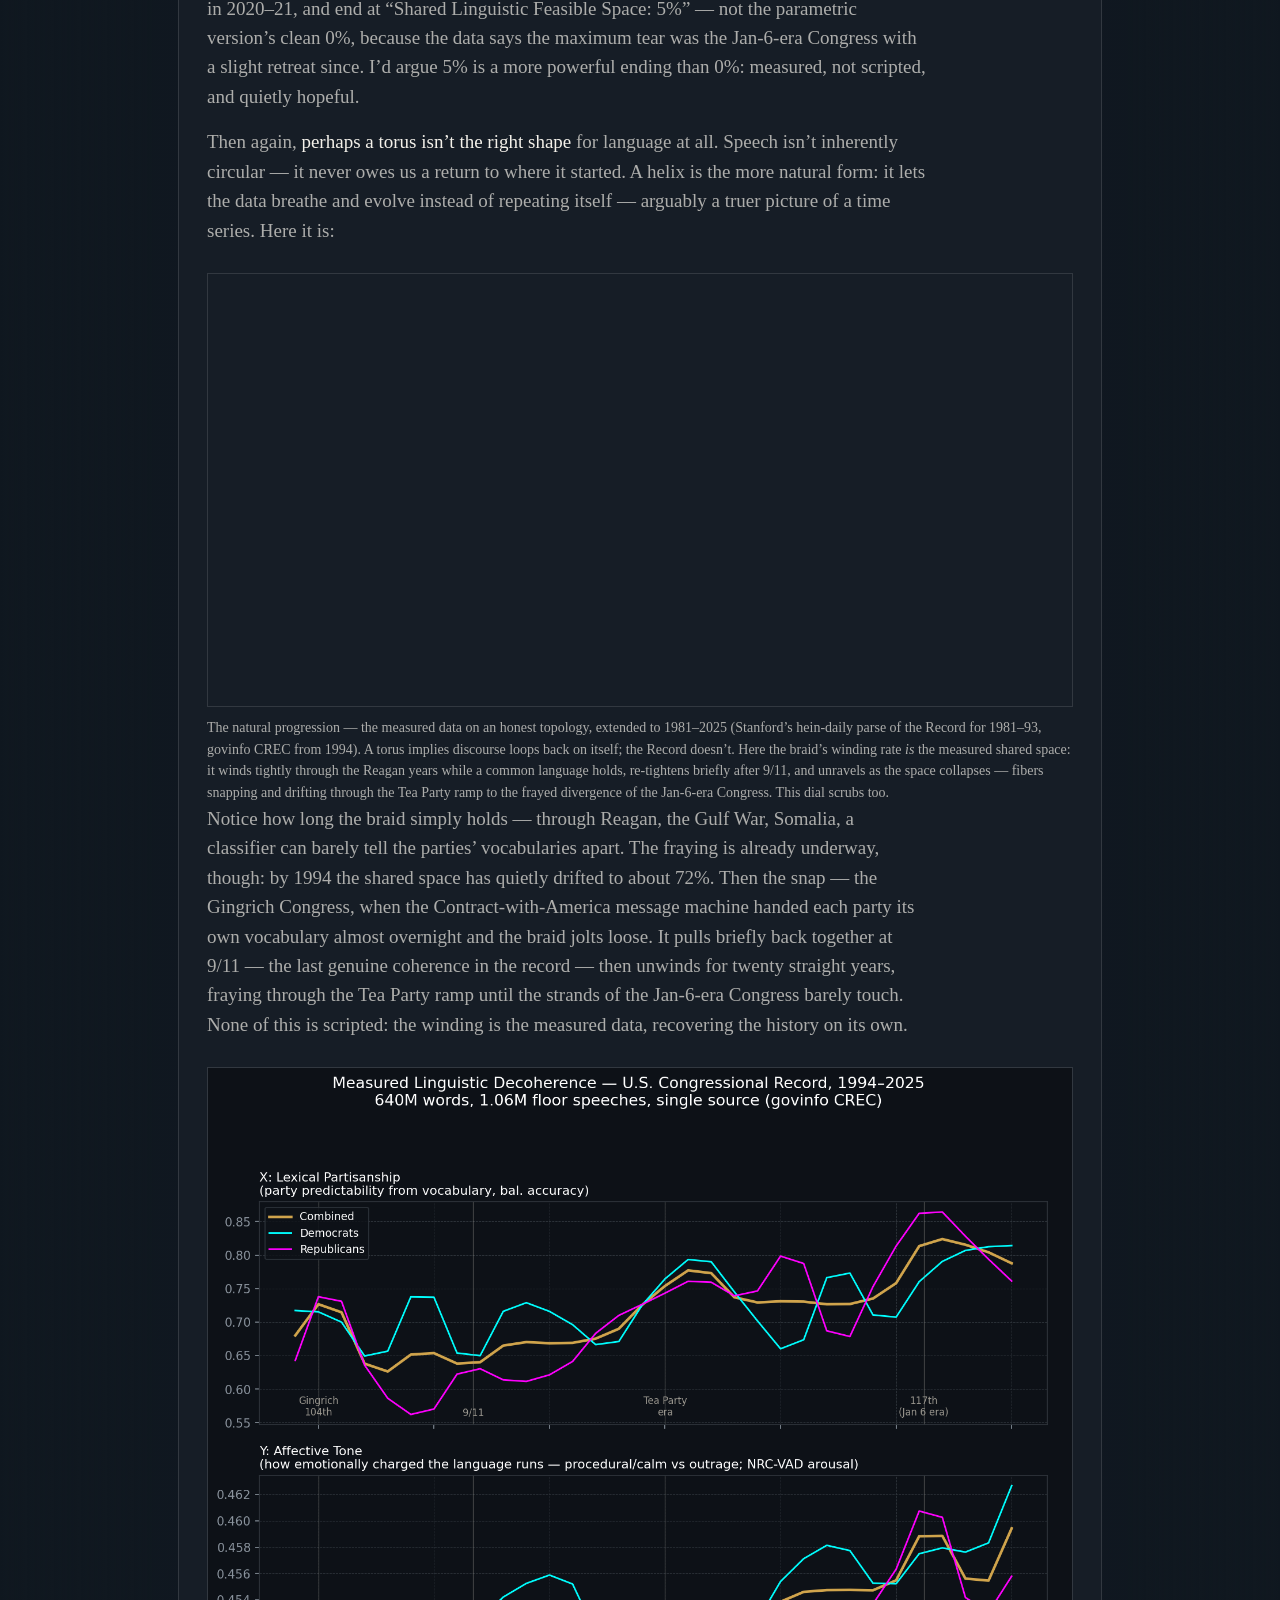
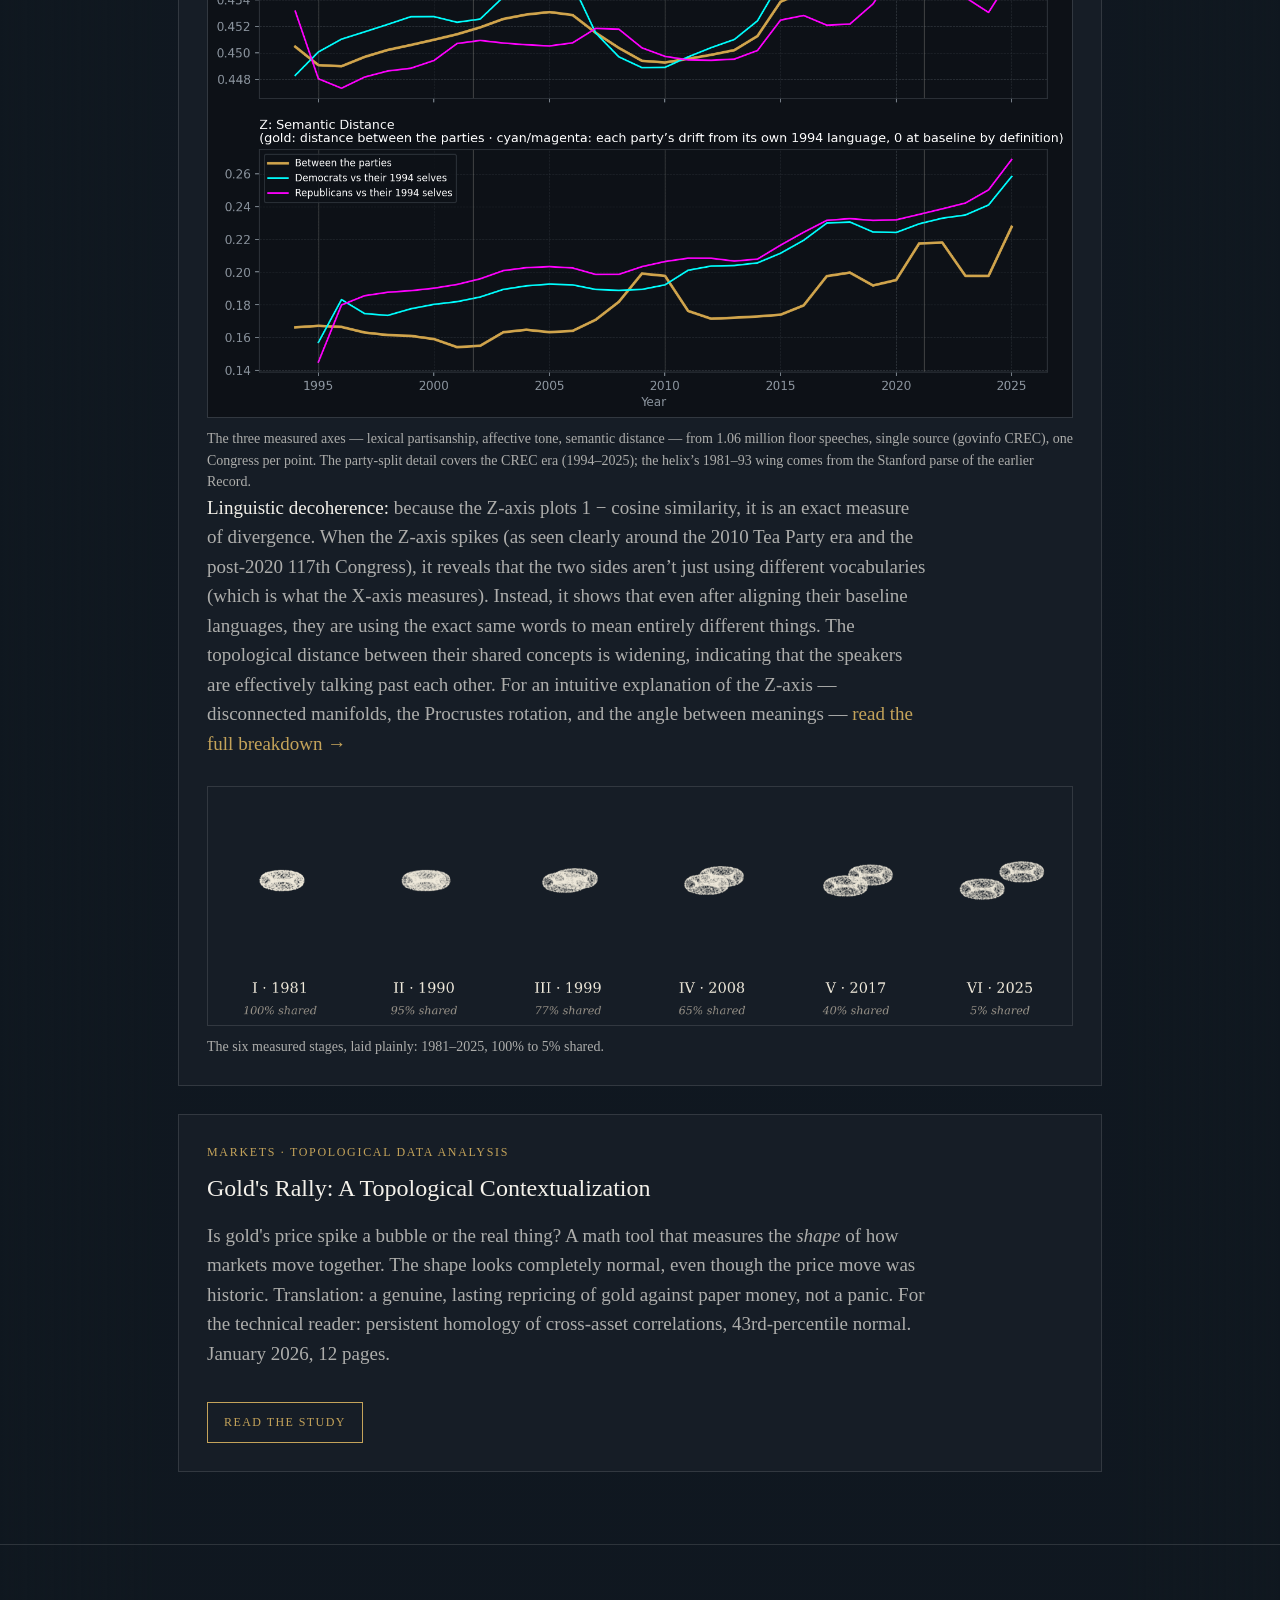
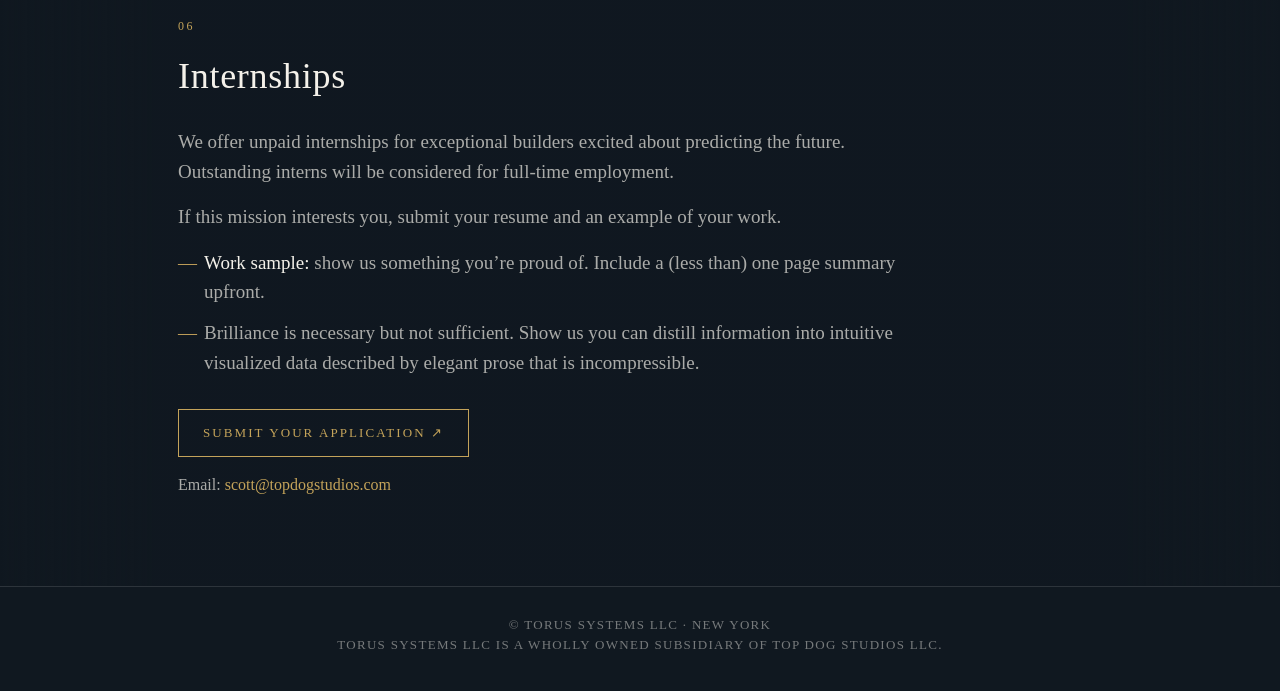
==== commit 57792abe: "Update "The market" section copy Co-Authored-By: Claude Opus 5.5 <noreply@anthropic.com> Claude-Sess" ====
--- a/index.html
+++ b/index.html
@@ -269,10 +269,10 @@
     <div class="wrap">
       <div class="kicker">04</div>
       <h2>The market</h2>
-      <p>Every enterprise is in the business of risk management. Businesses pay dearly for certainty, which pads the margins of a bloated risk industrial complex: insurance and middle men.</p>
-      <p>Responsible fiduciaries require reliable counterparties to access the benefits of market-based risk pricing (i.e., prediction markets). Practically every industry stands to gain: transportation, commodities, consumer retail, healthcare; even frontier AI companies with their volatile infrastructure demands.</p>
-      <p>Putting a collar on unbounded uncertainty creates the foundation for capital allocation. Publicly traded risk markets enable CFOs to unlock more investable cash than ever before.</p>
-      <p>Our goal is to make prediction markets a standard institutional hedge.</p>
+      <p>Every business manages risk. The price of certainty feeds a bloated risk industrial complex: insurance and middle men.</p>
+      <p>Before fiduciaries can access market-based risk pricing, reliable counterparties and liquid markets are essential. Public market pricing creates market transparency and lower prices. Savings on risk management are returned to customers via lower prices. Everyone benefits from a more efficient system.</p>
+      <p>Publicly traded risk markets enable CFOs to unlock more cash for investment in growth and infrastructure.</p>
+      <p>Our goal is to make prediction markets a standard institutional tool, as commonplace as insurance.</p>
       <figure>
         <svg viewBox="0 0 980 410" style="width:100%;display:block" role="img" aria-label="Two charts, before and after. Both plot outcome against probability, with the exposure shaded as the area between the curve and the expected outcome. Before: the curve and its shaded area burst through the top and bottom of the chart frame, running to plus and minus infinity - the area is unbounded. After: the same curve capped at an upper and lower bound, its shaded area sealed inside the frame - the area is bounded.">
           <!-- left panel: the frame cannot contain the curve or its area -->
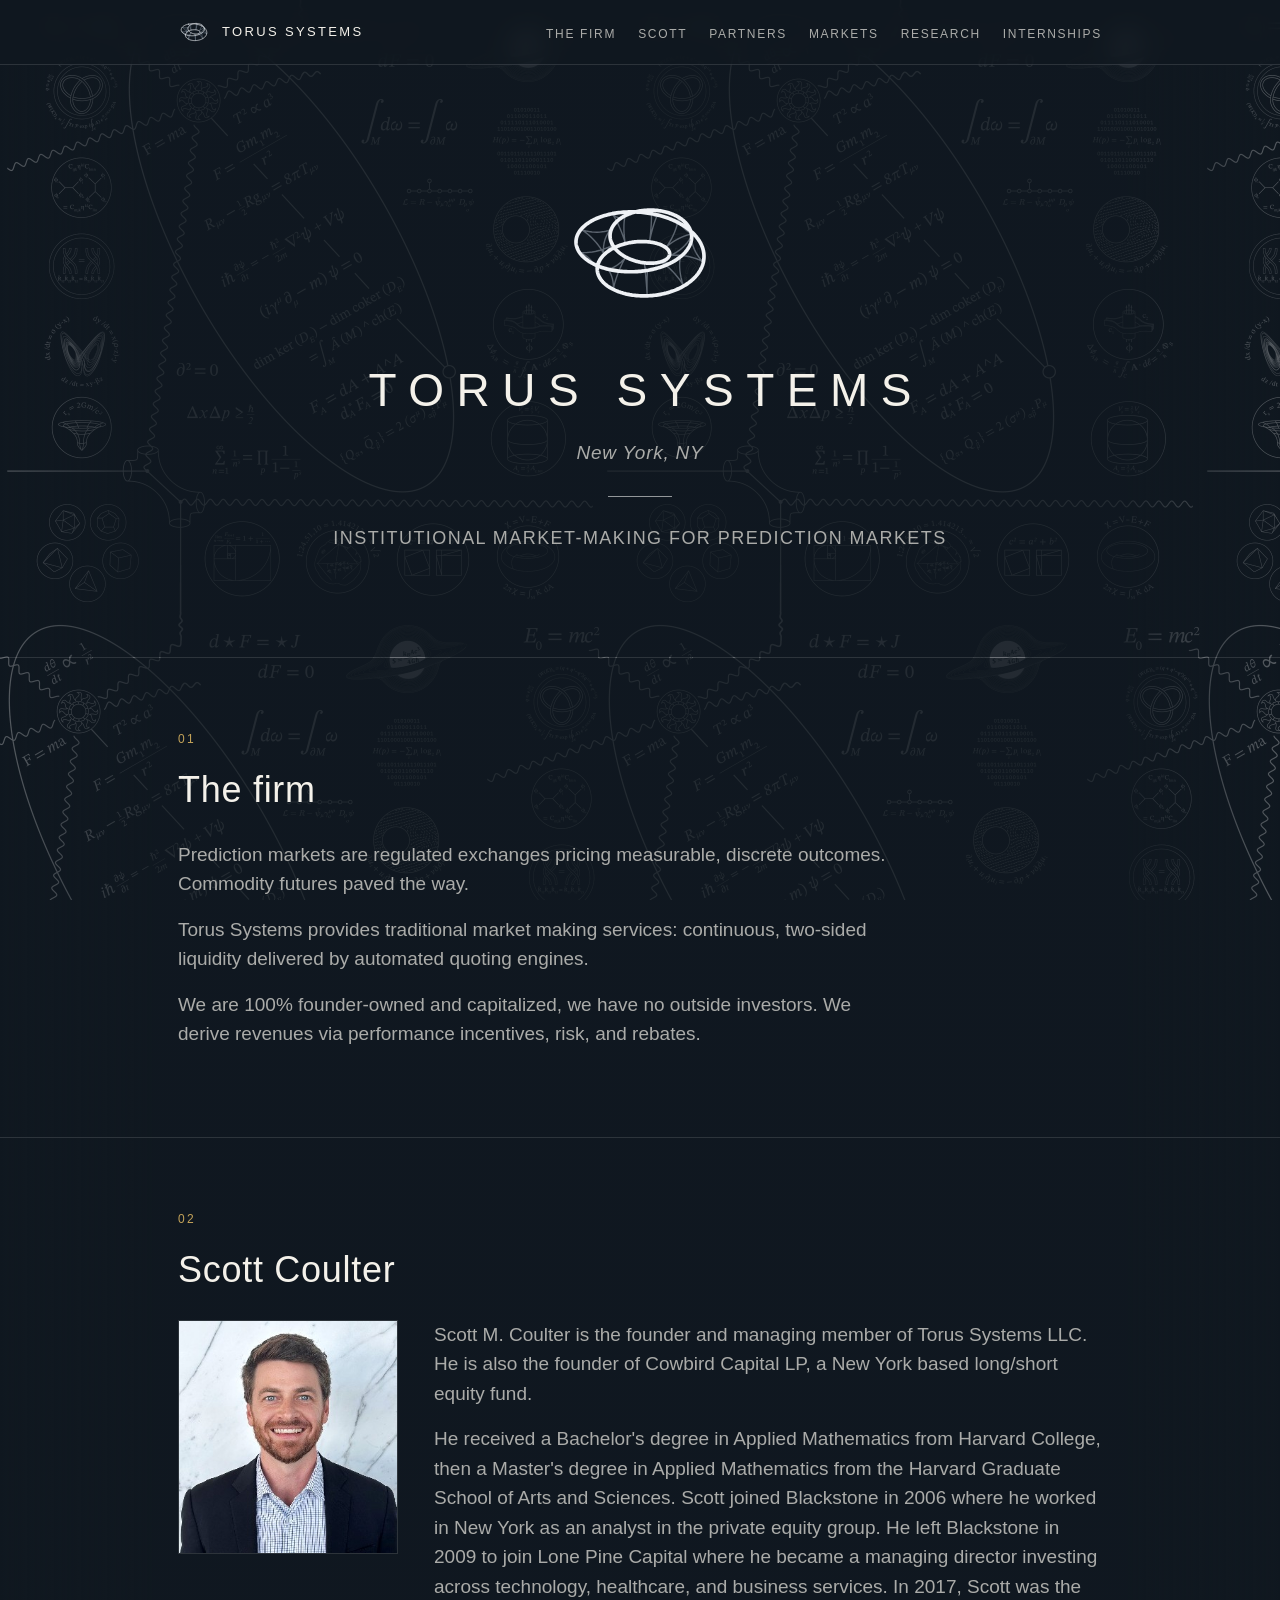
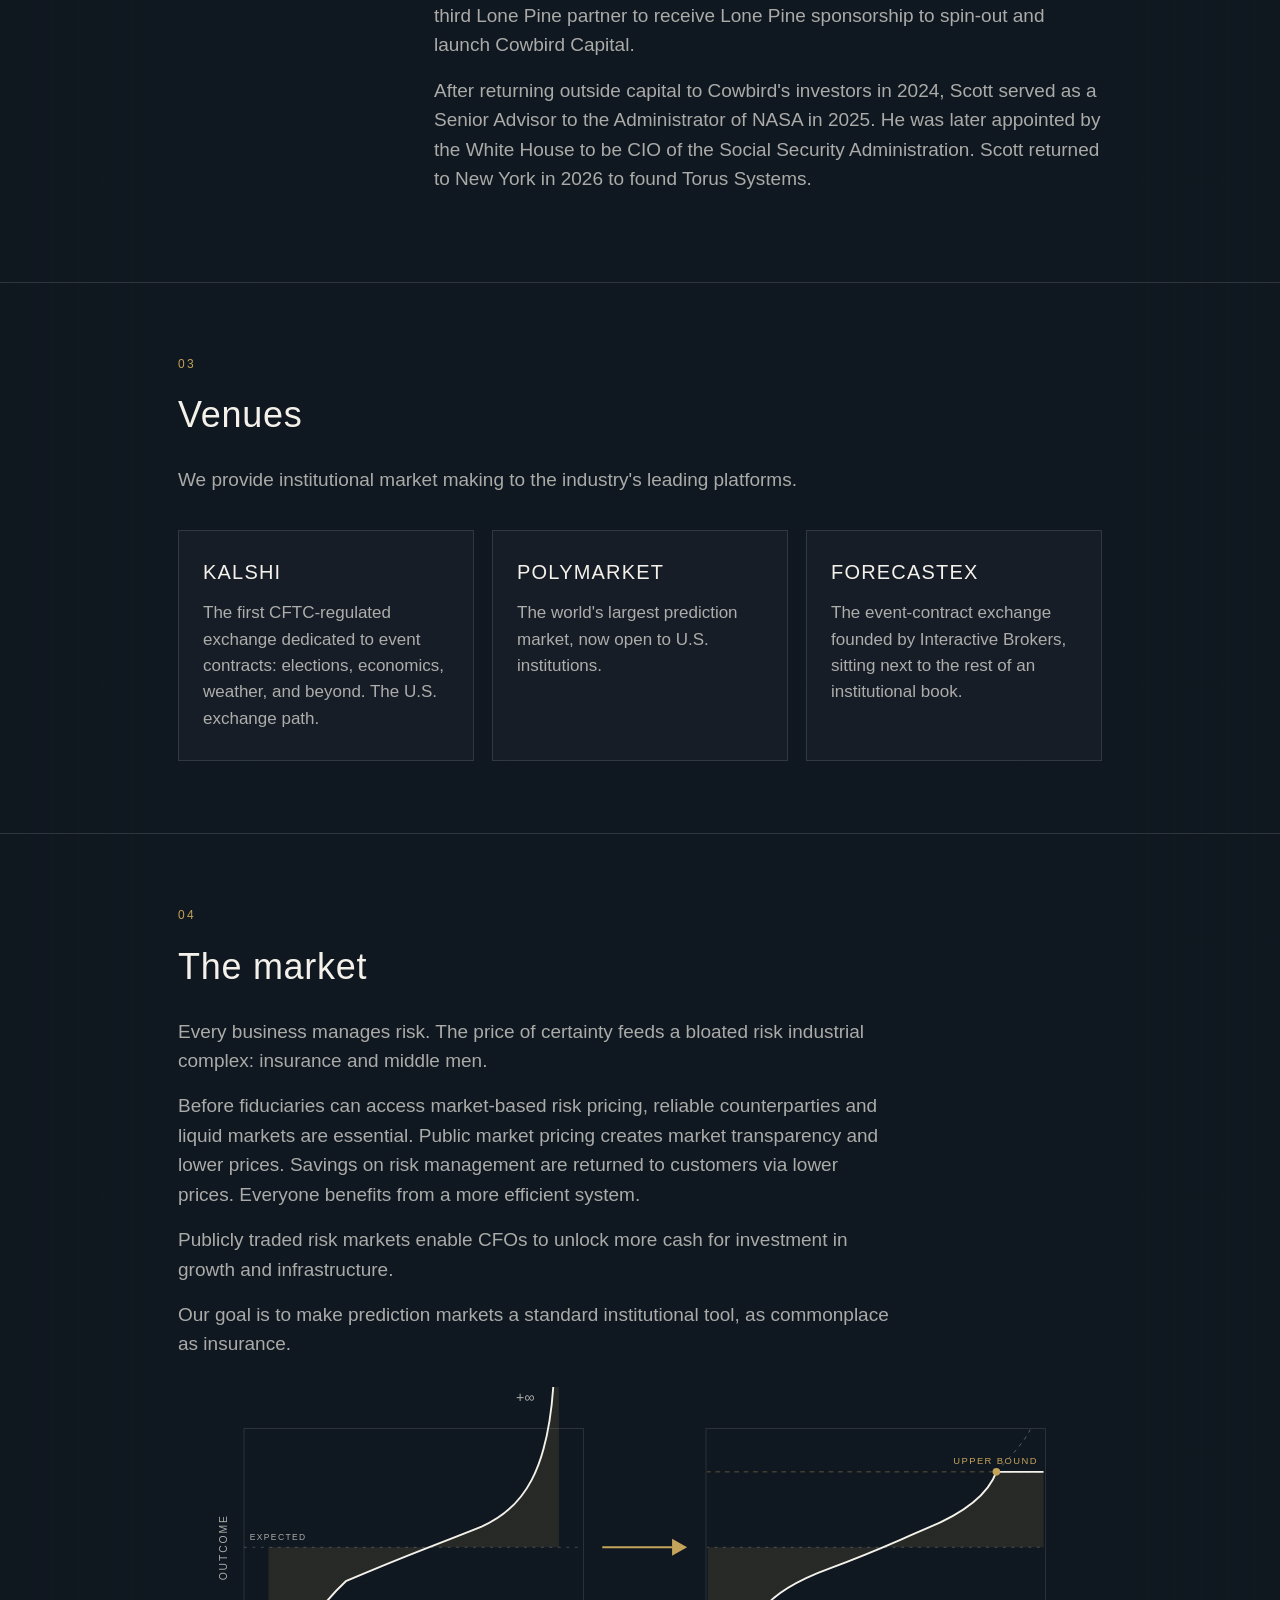
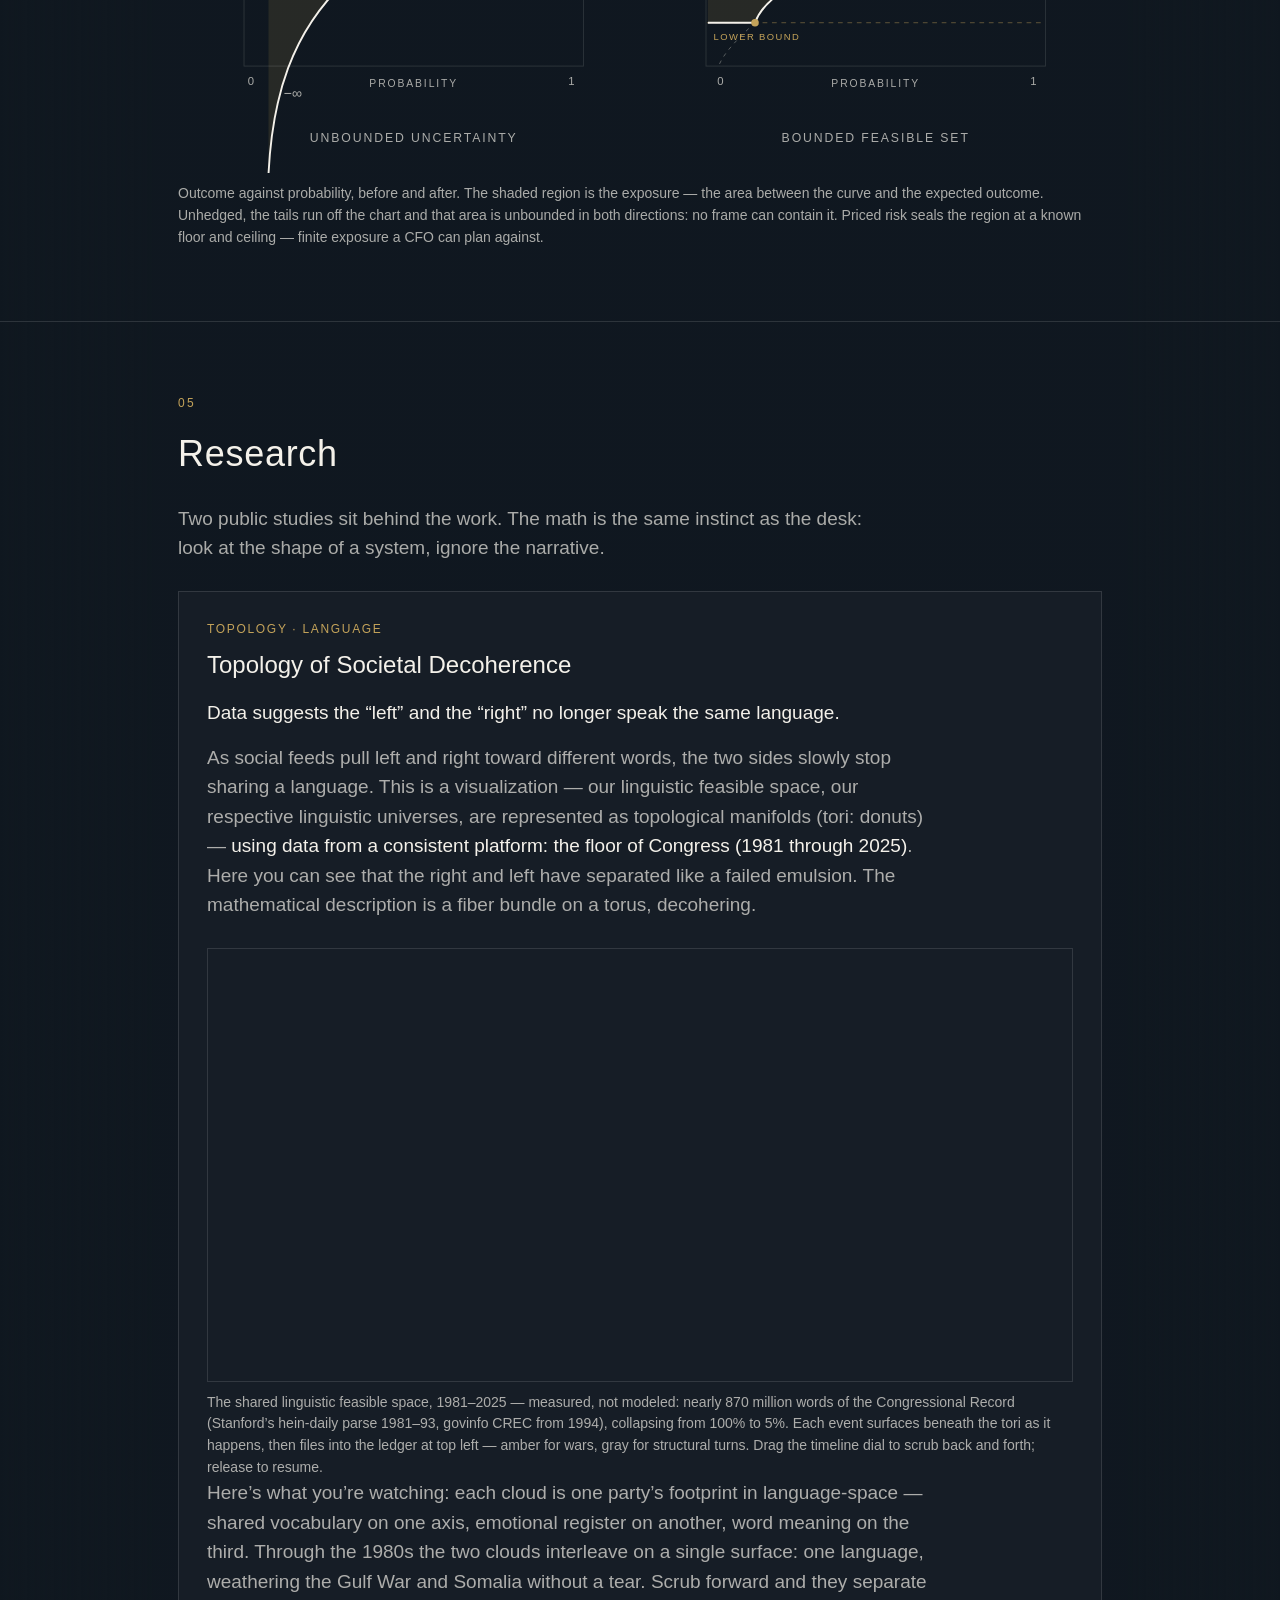
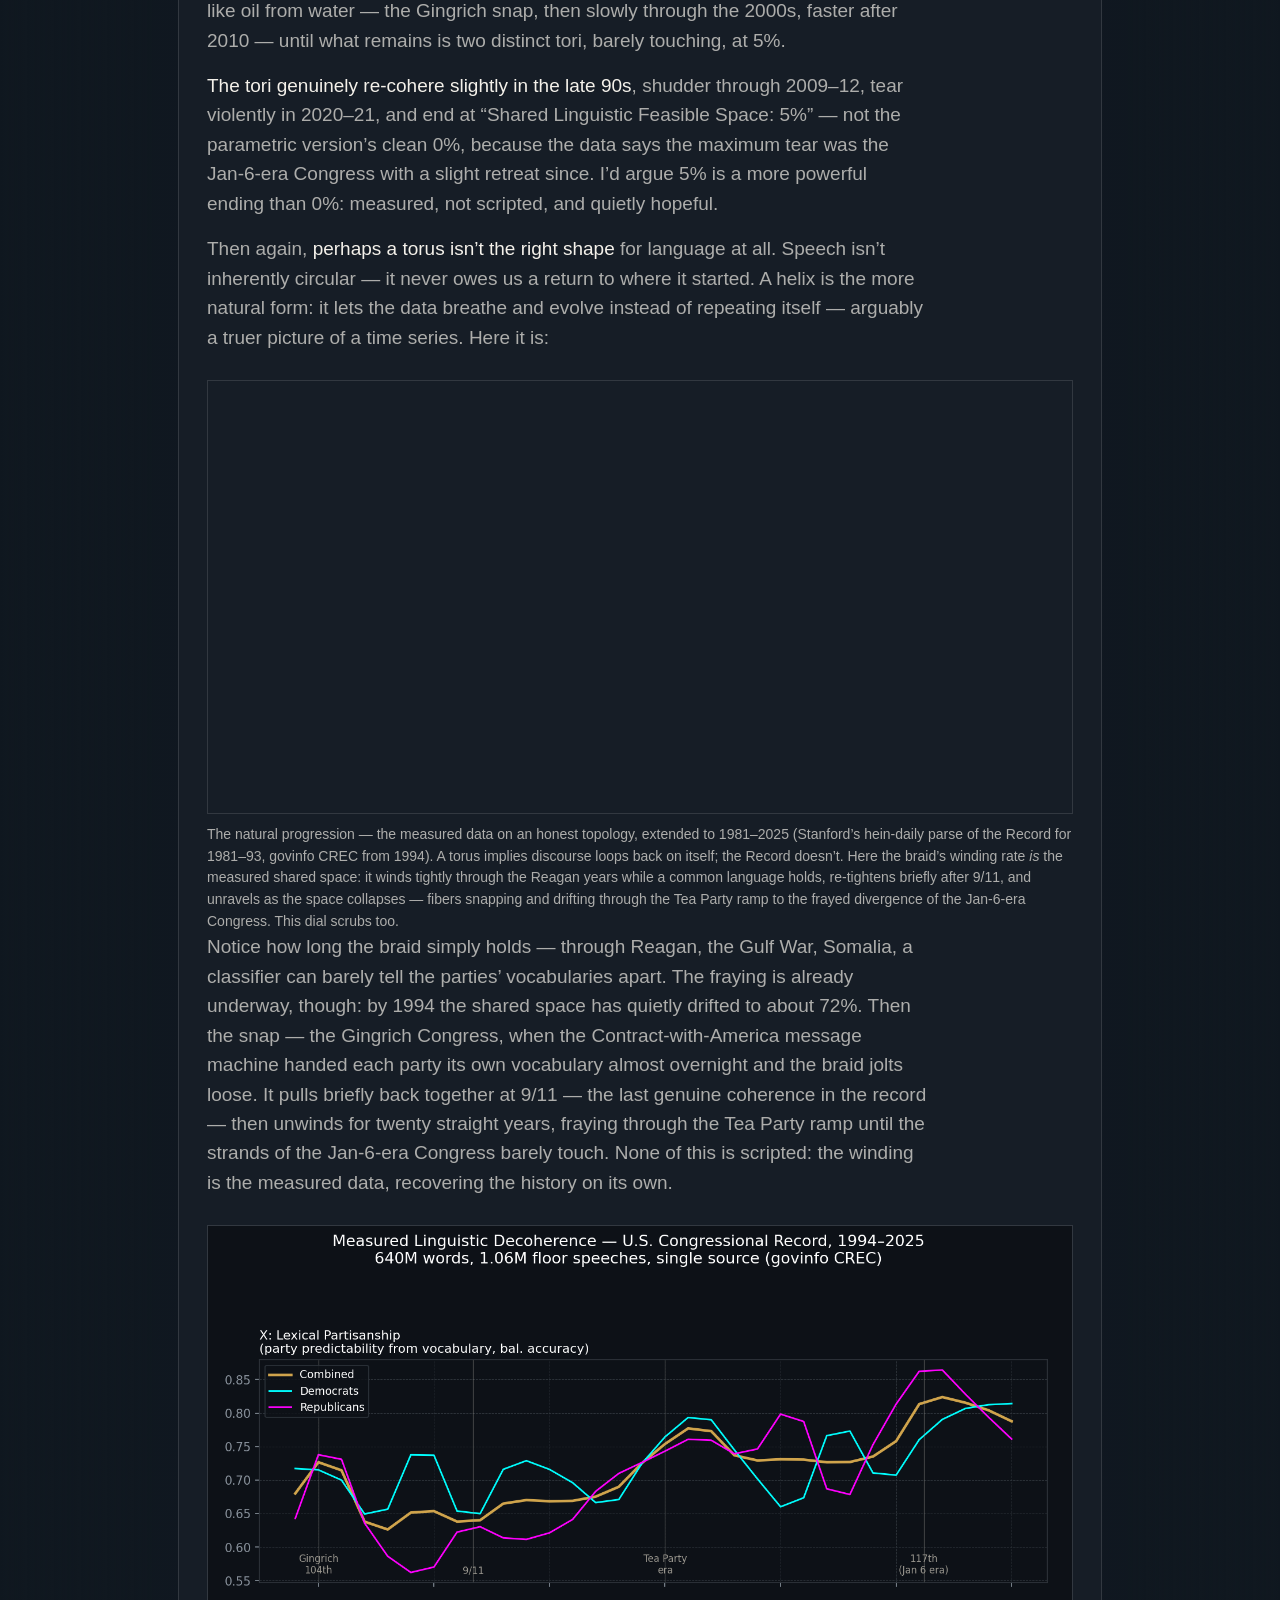
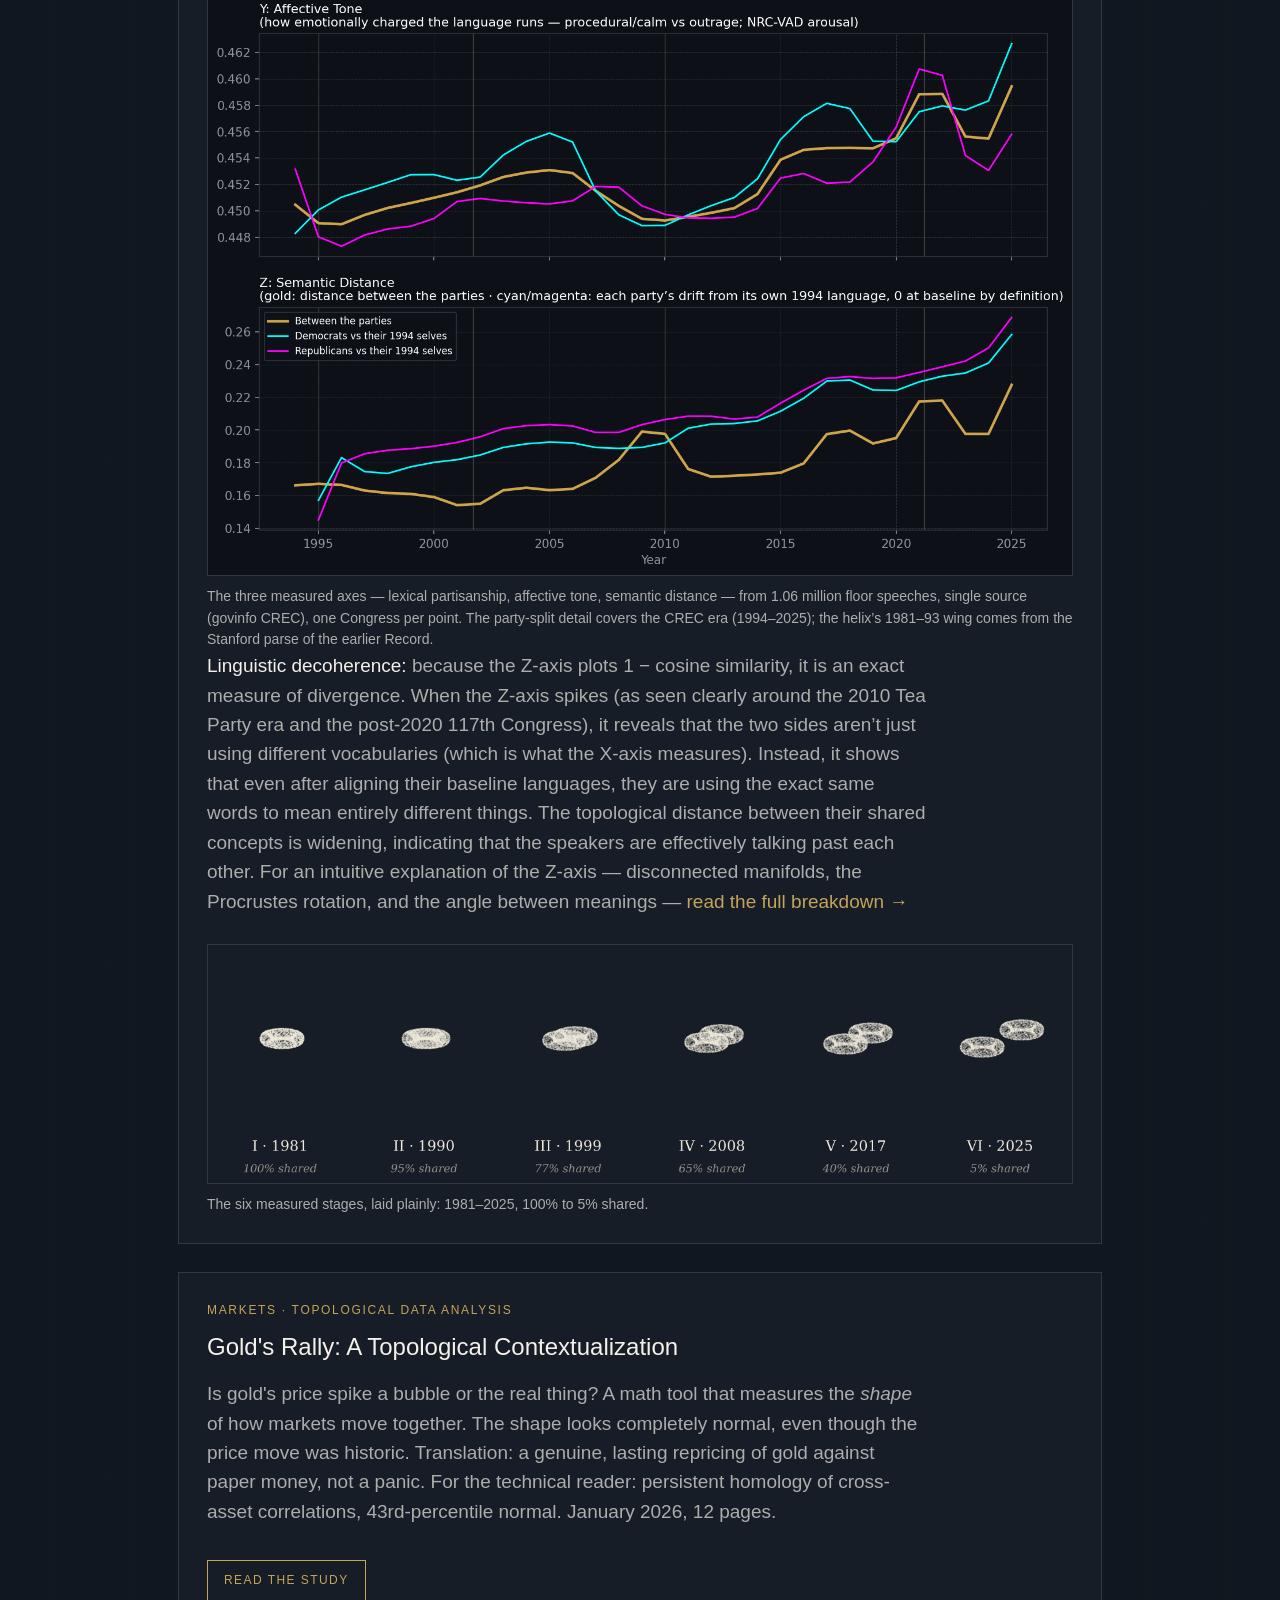
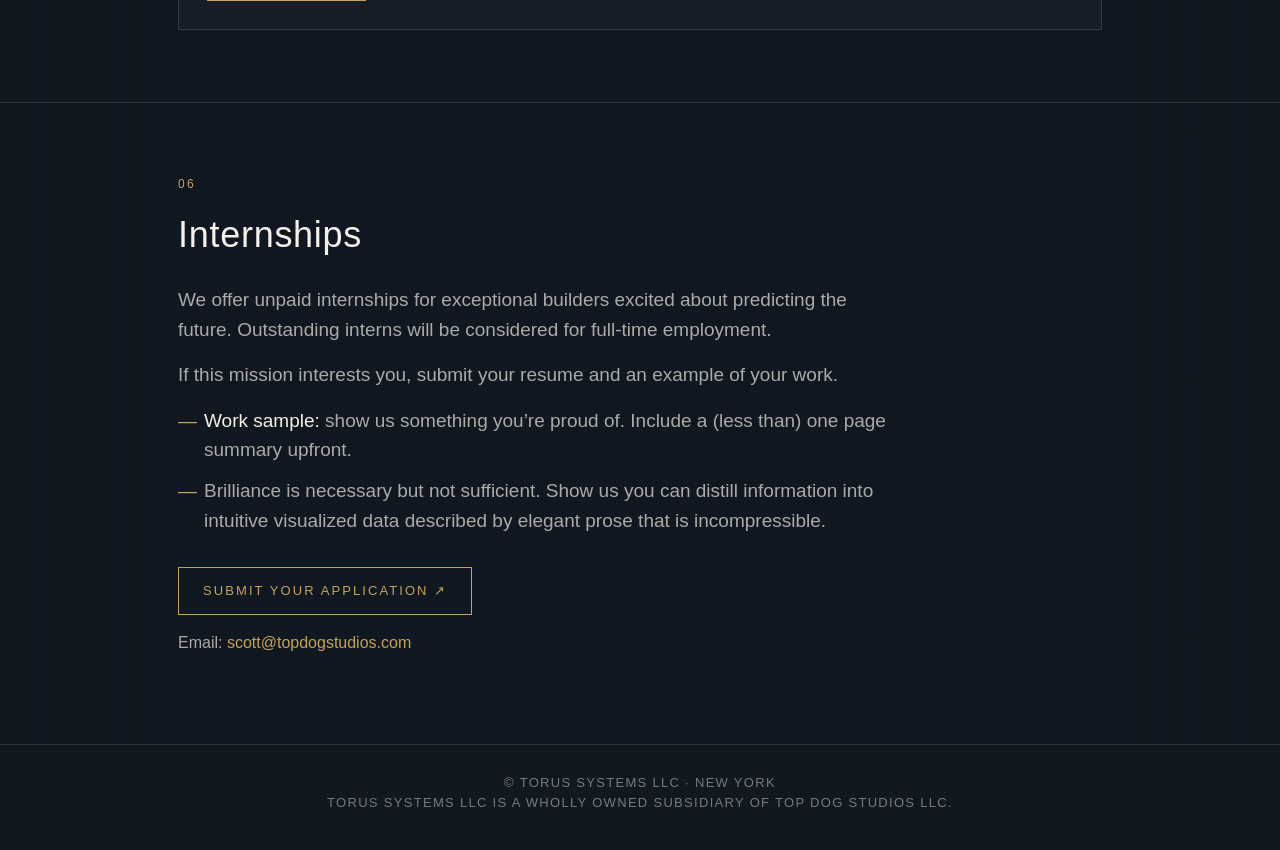
==== commit 14fb1691: "Switch site font to Daytona Replace the self-hosted EB Garamond with a Daytona font stack. Sizes, we" ====
--- a/index.html
+++ b/index.html
@@ -10,11 +10,6 @@
 <meta property="og:type" content="website">
 <link rel="icon" href="data:image/svg+xml,%3Csvg xmlns='http://www.w3.org/2000/svg' viewBox='0 0 100 100'%3E%3Crect width='100' height='100' fill='%23101820'/%3E%3Cellipse cx='50' cy='54' rx='40' ry='23' fill='none' stroke='%23eef1f5' stroke-width='6'/%3E%3Cellipse cx='50' cy='45' rx='15.5' ry='7.5' fill='none' stroke='%23eef1f5' stroke-width='6'/%3E%3C/svg%3E">
 <style>
-  @font-face {
-    font-family: 'EB Garamond';
-    src: url('ebgaramond-400.woff2') format('woff2');
-    font-weight: 400; font-style: normal; font-display: swap;
-  }
   :root {
     --bg: #101820;
     --bg-2: #161d26;
@@ -22,14 +17,14 @@
     --text: #f4f1ea;
     --dim: rgba(244,241,234,.68);
     --gold: #c4a35a;
-    --serif: 'EB Garamond', Garamond, Georgia, serif;
+    --font: 'Daytona', 'Daytona Pro', 'Segoe UI', 'Helvetica Neue', Arial, sans-serif;
   }
   * { margin: 0; padding: 0; box-sizing: border-box; }
   html { scroll-behavior: smooth; }
   body {
     background: var(--bg);
     color: var(--text);
-    font-family: var(--serif);
+    font-family: var(--font);
     font-size: 19px;
     line-height: 1.55;
     -webkit-font-smoothing: antialiased;
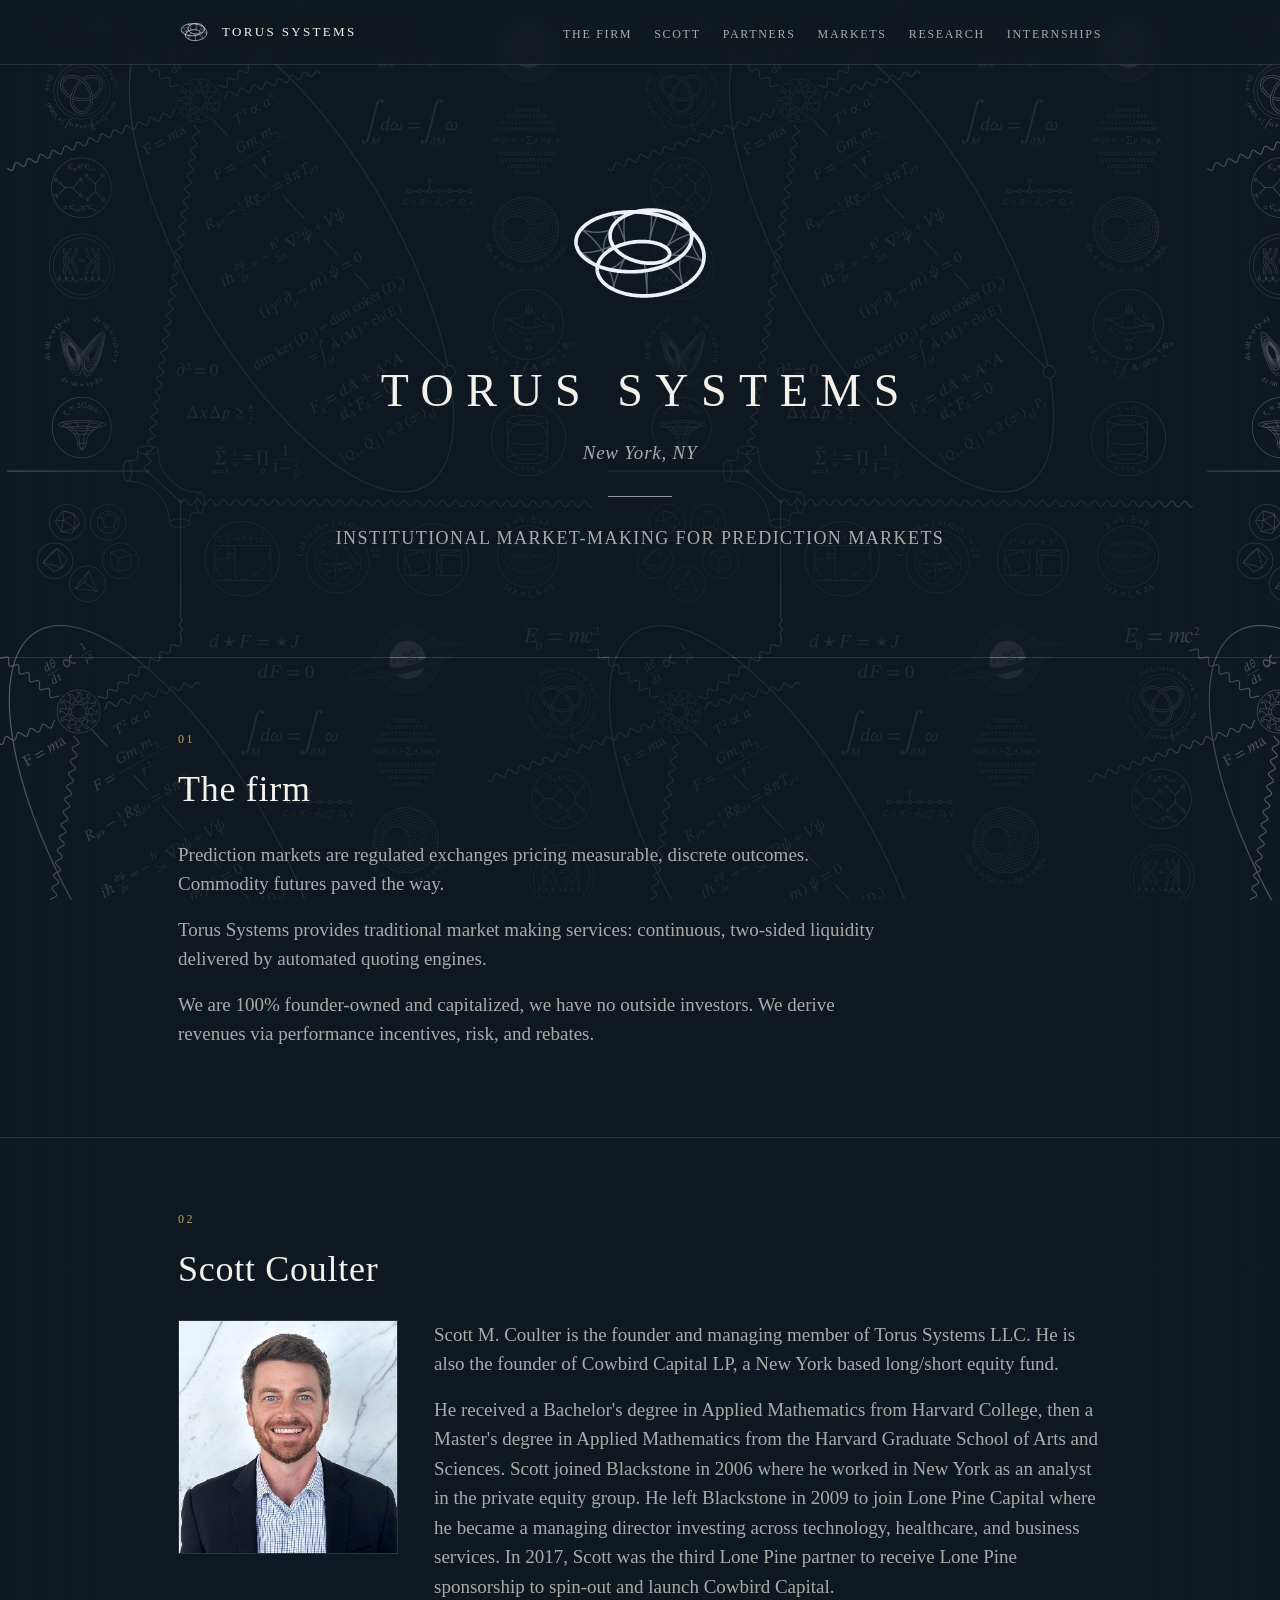
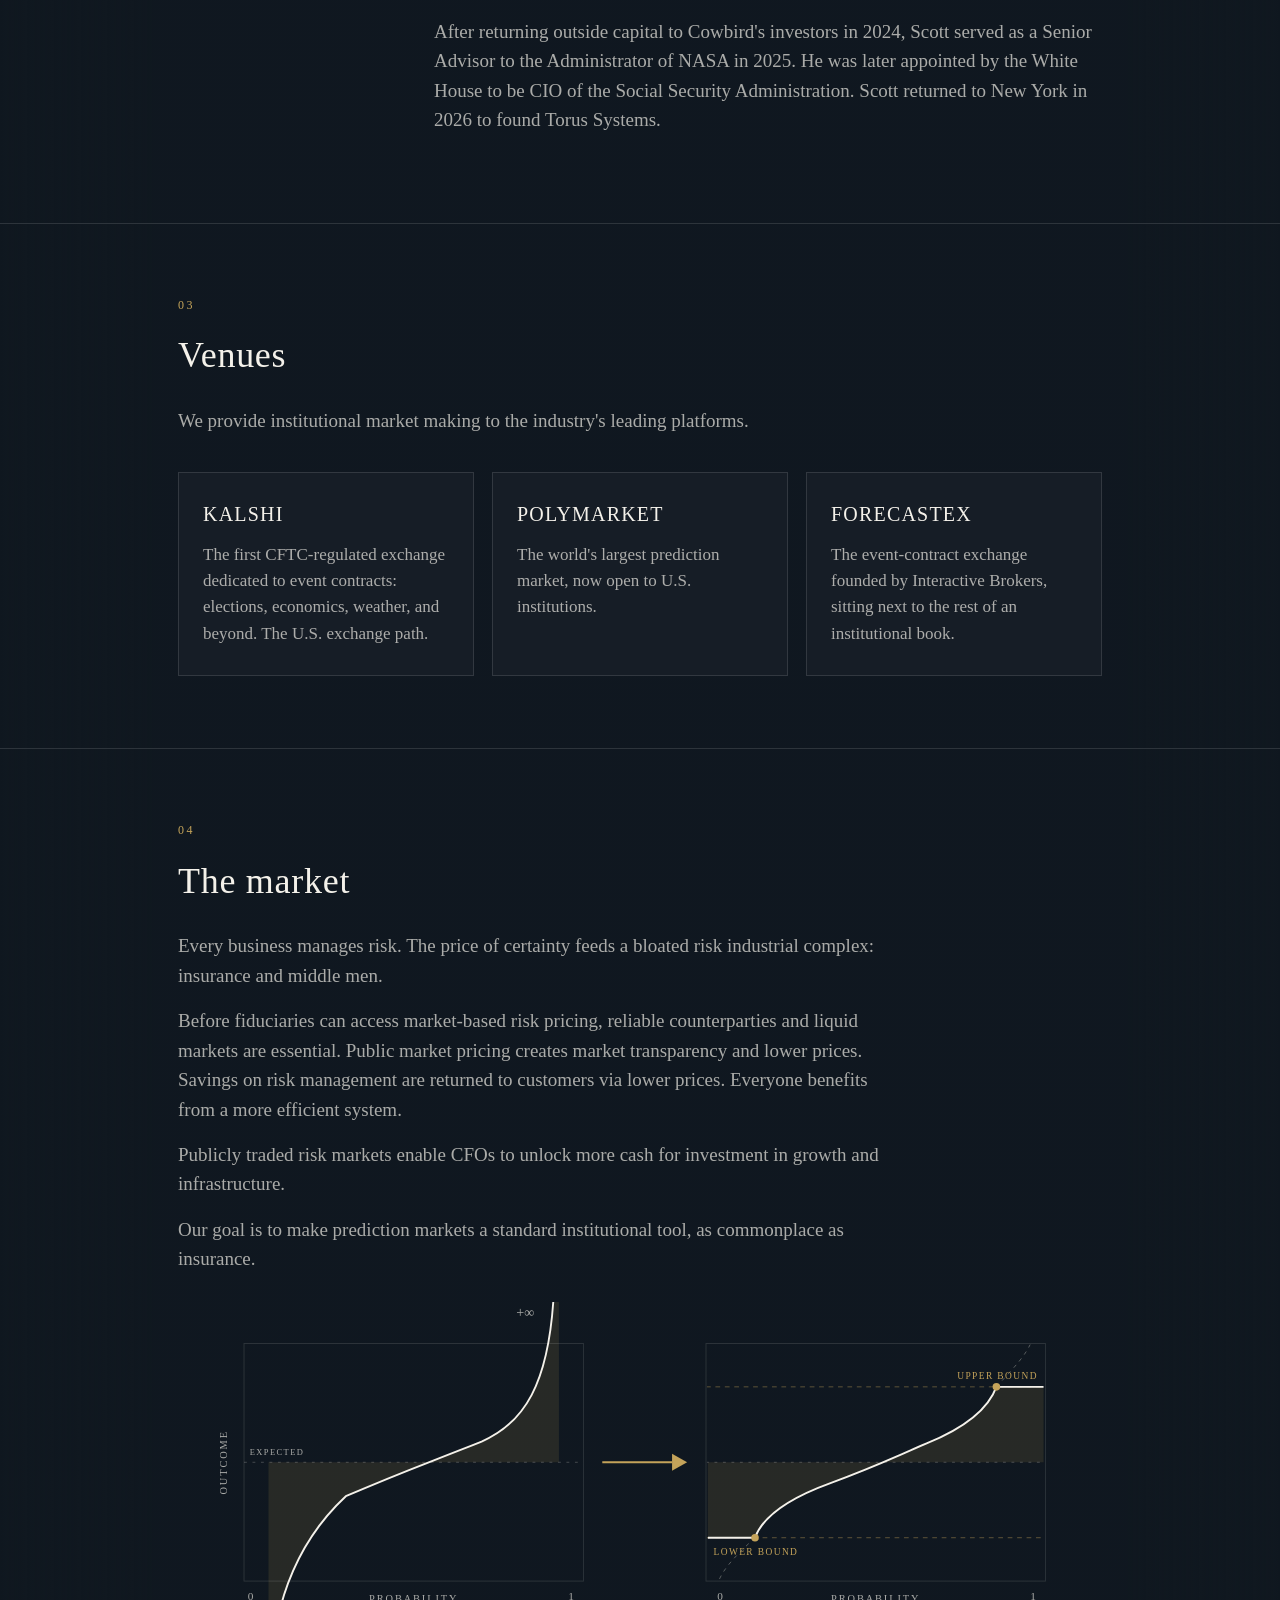
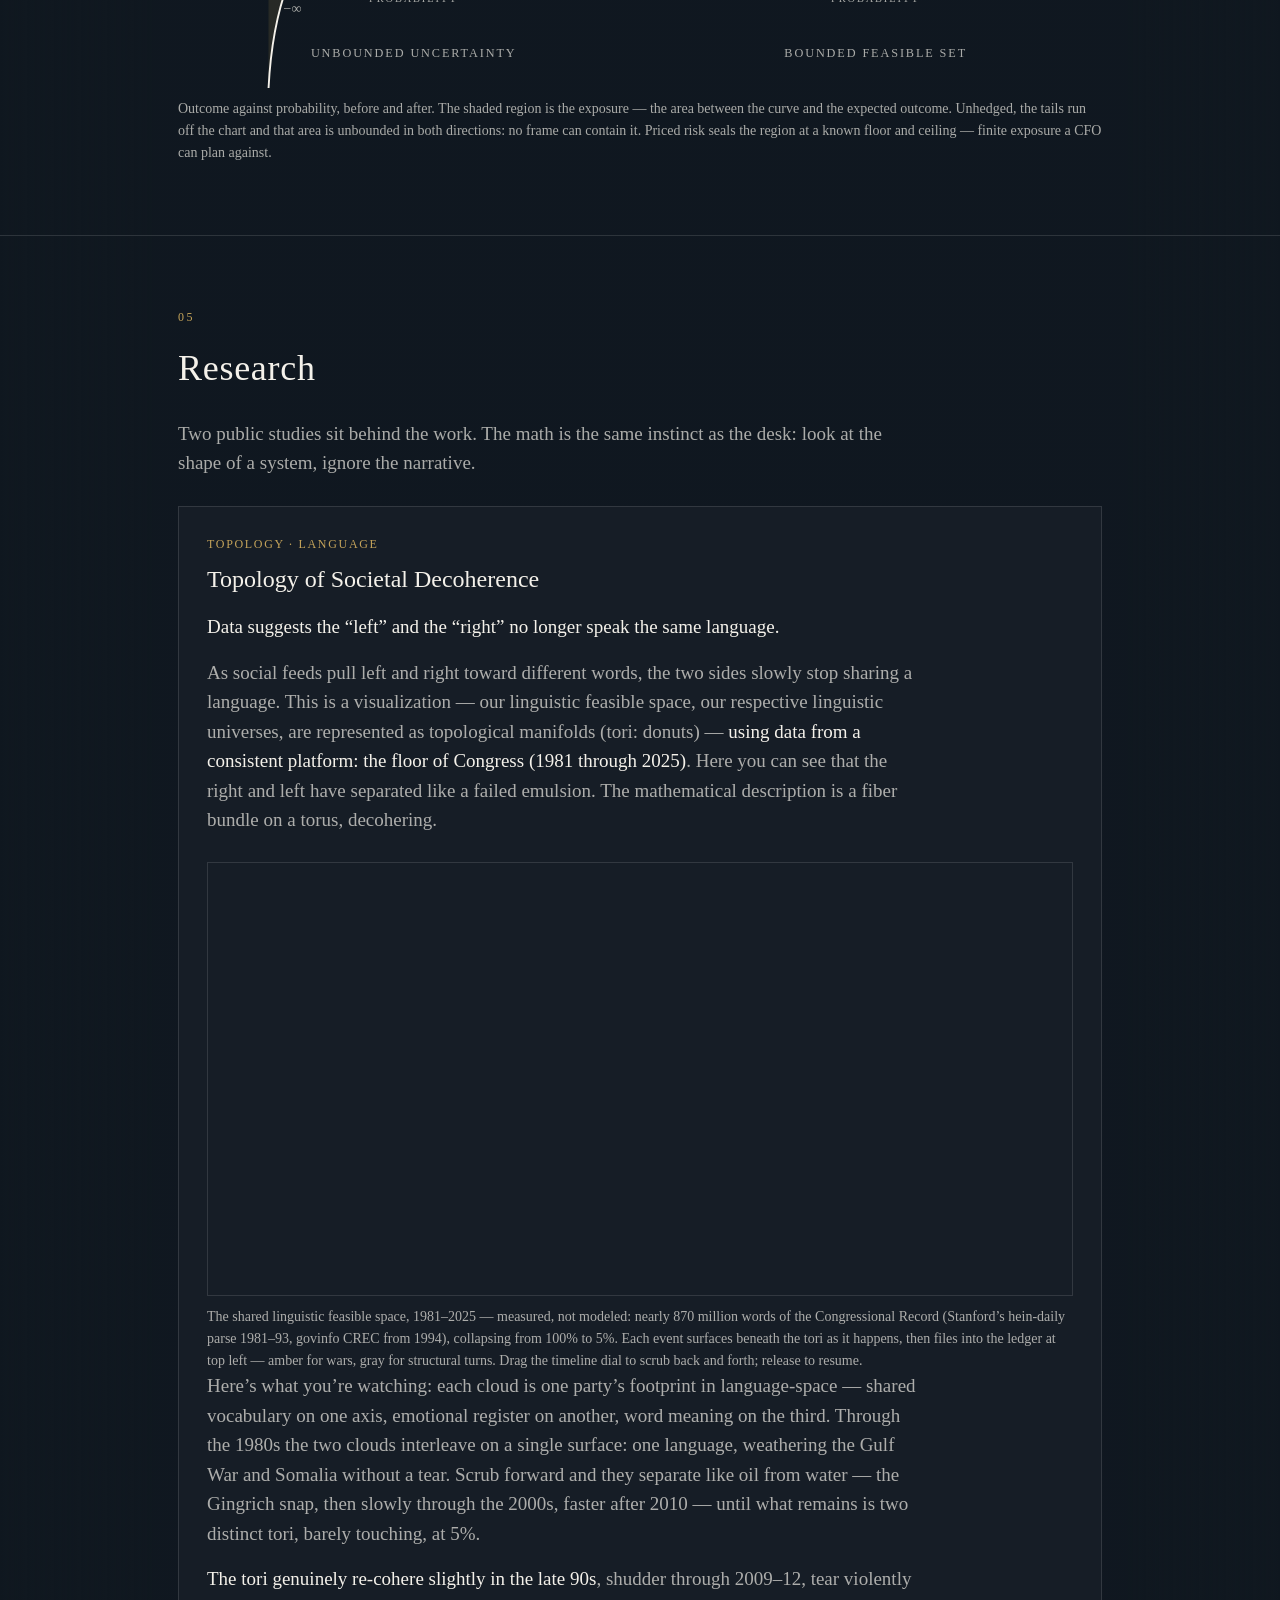
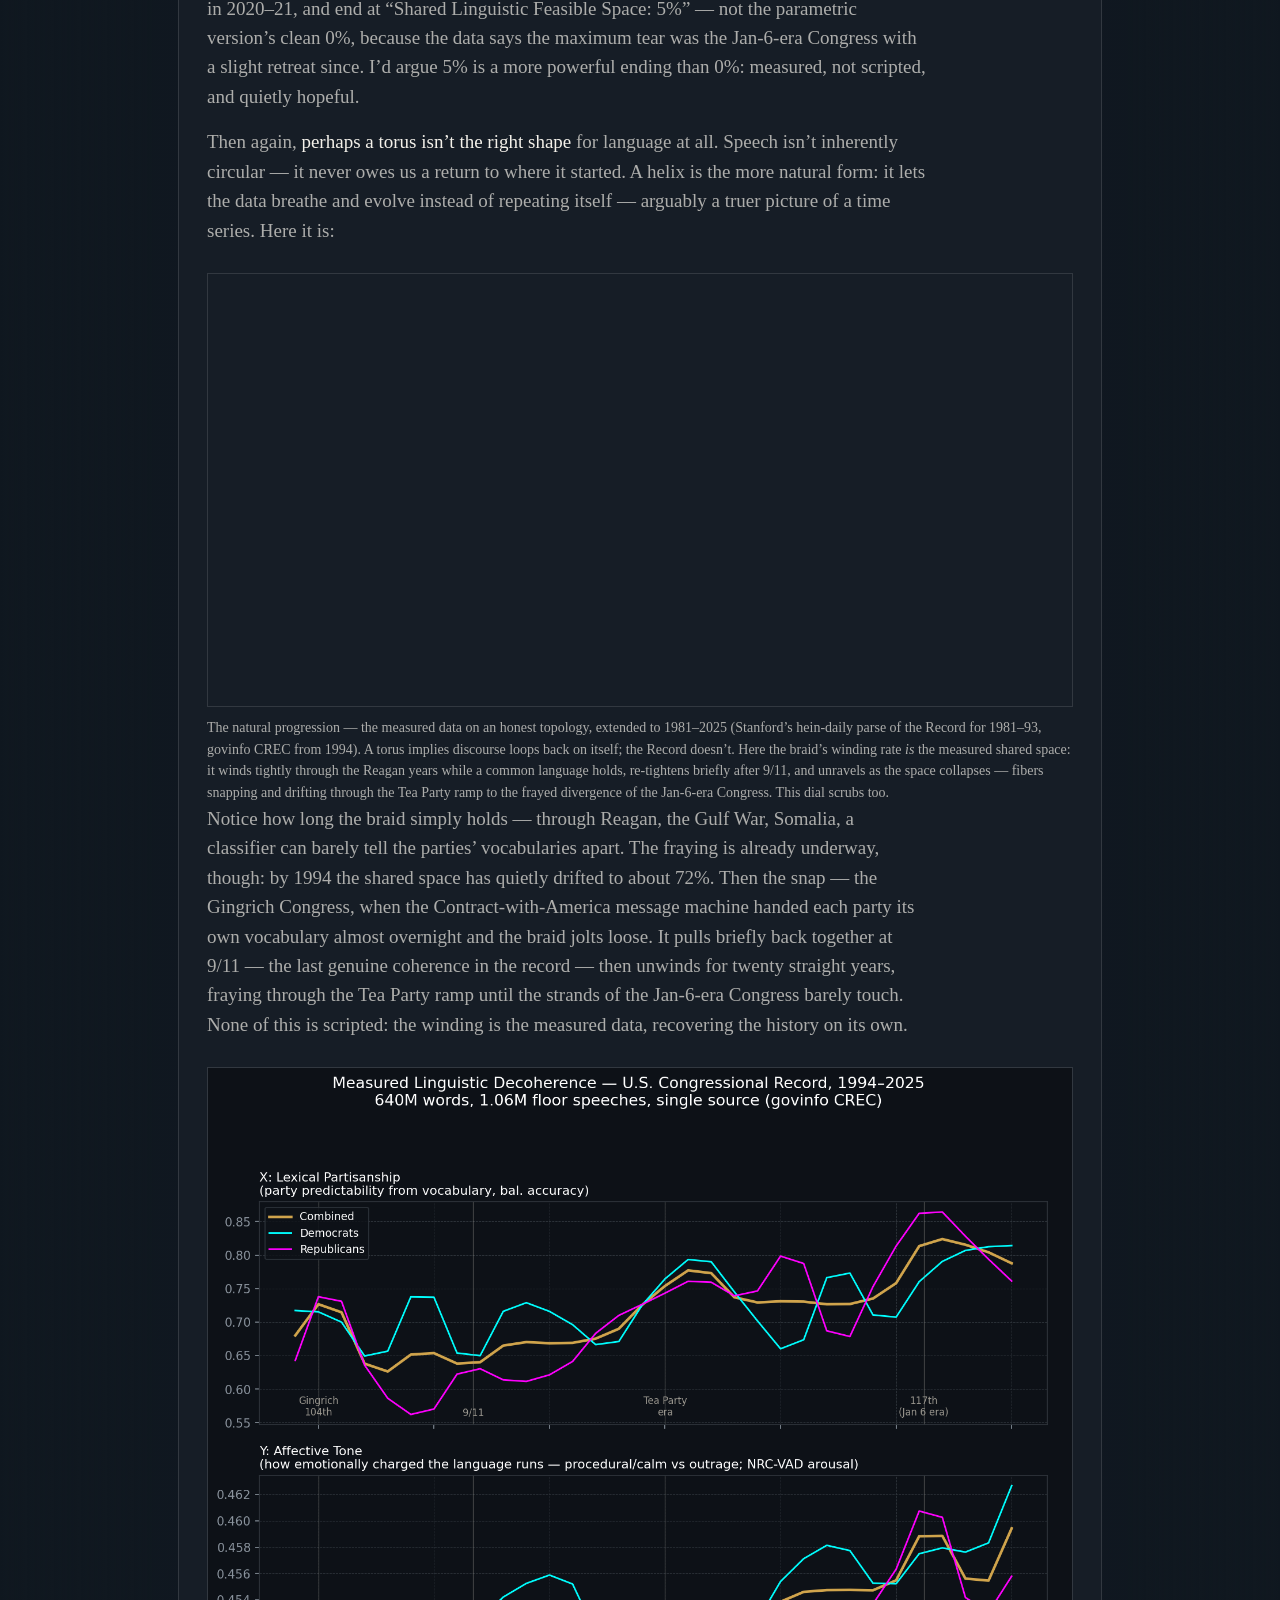
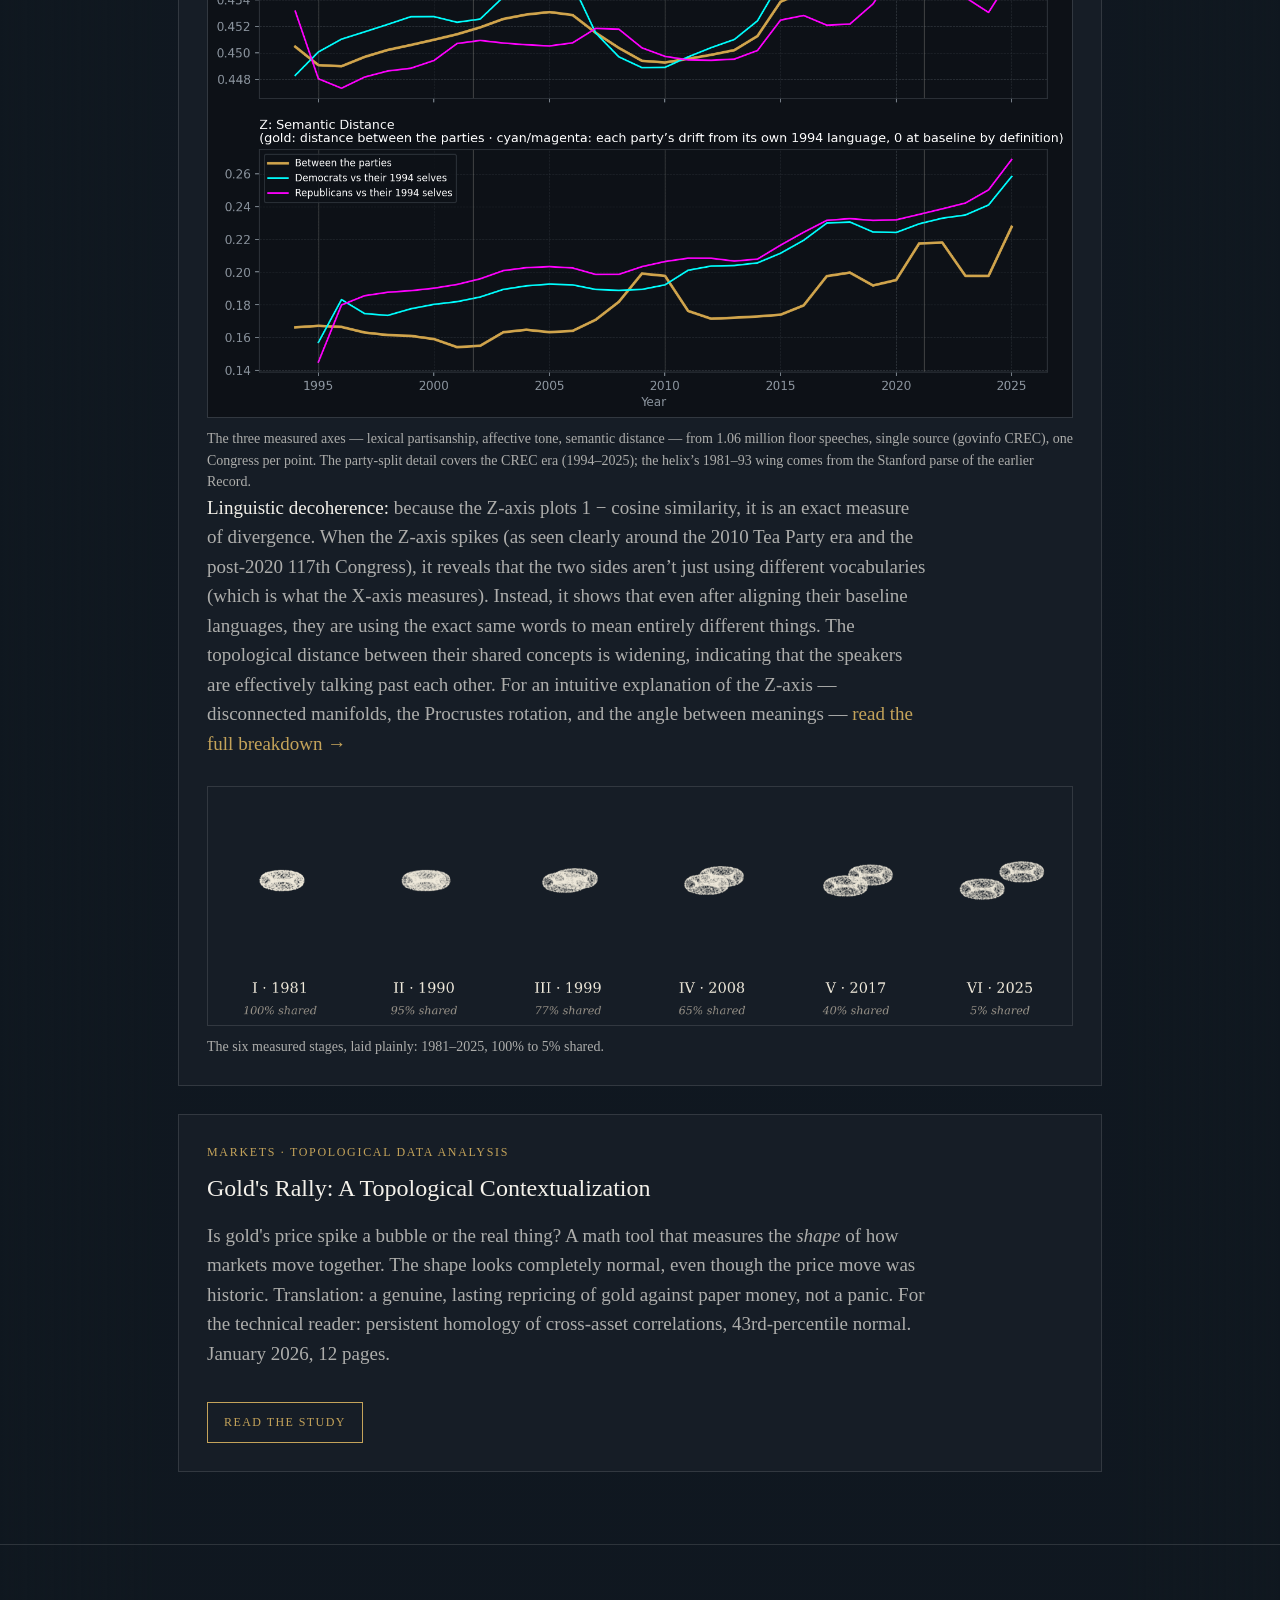
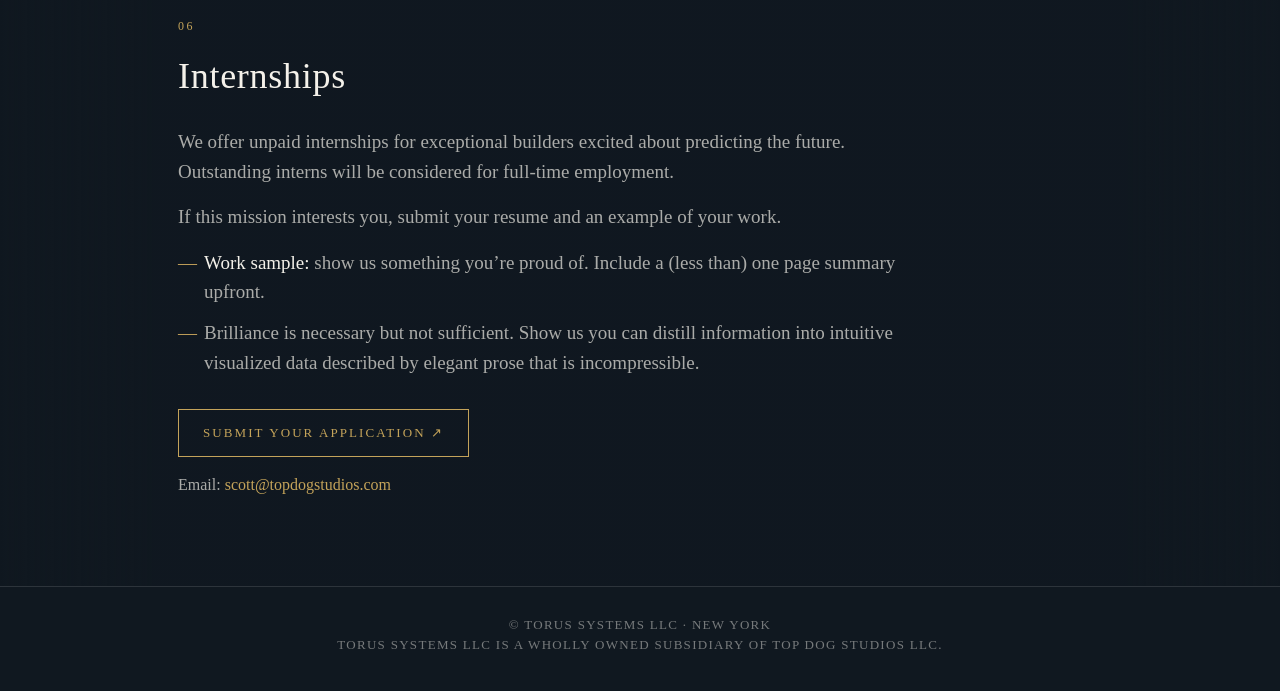
==== commit 1e8783d9: "Keep EB Garamond for now Undo the Daytona font switch on this branch so the copy updates can go live" ====
--- a/index.html
+++ b/index.html
@@ -10,6 +10,11 @@
 <meta property="og:type" content="website">
 <link rel="icon" href="data:image/svg+xml,%3Csvg xmlns='http://www.w3.org/2000/svg' viewBox='0 0 100 100'%3E%3Crect width='100' height='100' fill='%23101820'/%3E%3Cellipse cx='50' cy='54' rx='40' ry='23' fill='none' stroke='%23eef1f5' stroke-width='6'/%3E%3Cellipse cx='50' cy='45' rx='15.5' ry='7.5' fill='none' stroke='%23eef1f5' stroke-width='6'/%3E%3C/svg%3E">
 <style>
+  @font-face {
+    font-family: 'EB Garamond';
+    src: url('ebgaramond-400.woff2') format('woff2');
+    font-weight: 400; font-style: normal; font-display: swap;
+  }
   :root {
     --bg: #101820;
     --bg-2: #161d26;
@@ -17,14 +22,14 @@
     --text: #f4f1ea;
     --dim: rgba(244,241,234,.68);
     --gold: #c4a35a;
-    --font: 'Daytona', 'Daytona Pro', 'Segoe UI', 'Helvetica Neue', Arial, sans-serif;
+    --serif: 'EB Garamond', Garamond, Georgia, serif;
   }
   * { margin: 0; padding: 0; box-sizing: border-box; }
   html { scroll-behavior: smooth; }
   body {
     background: var(--bg);
     color: var(--text);
-    font-family: var(--font);
+    font-family: var(--serif);
     font-size: 19px;
     line-height: 1.55;
     -webkit-font-smoothing: antialiased;
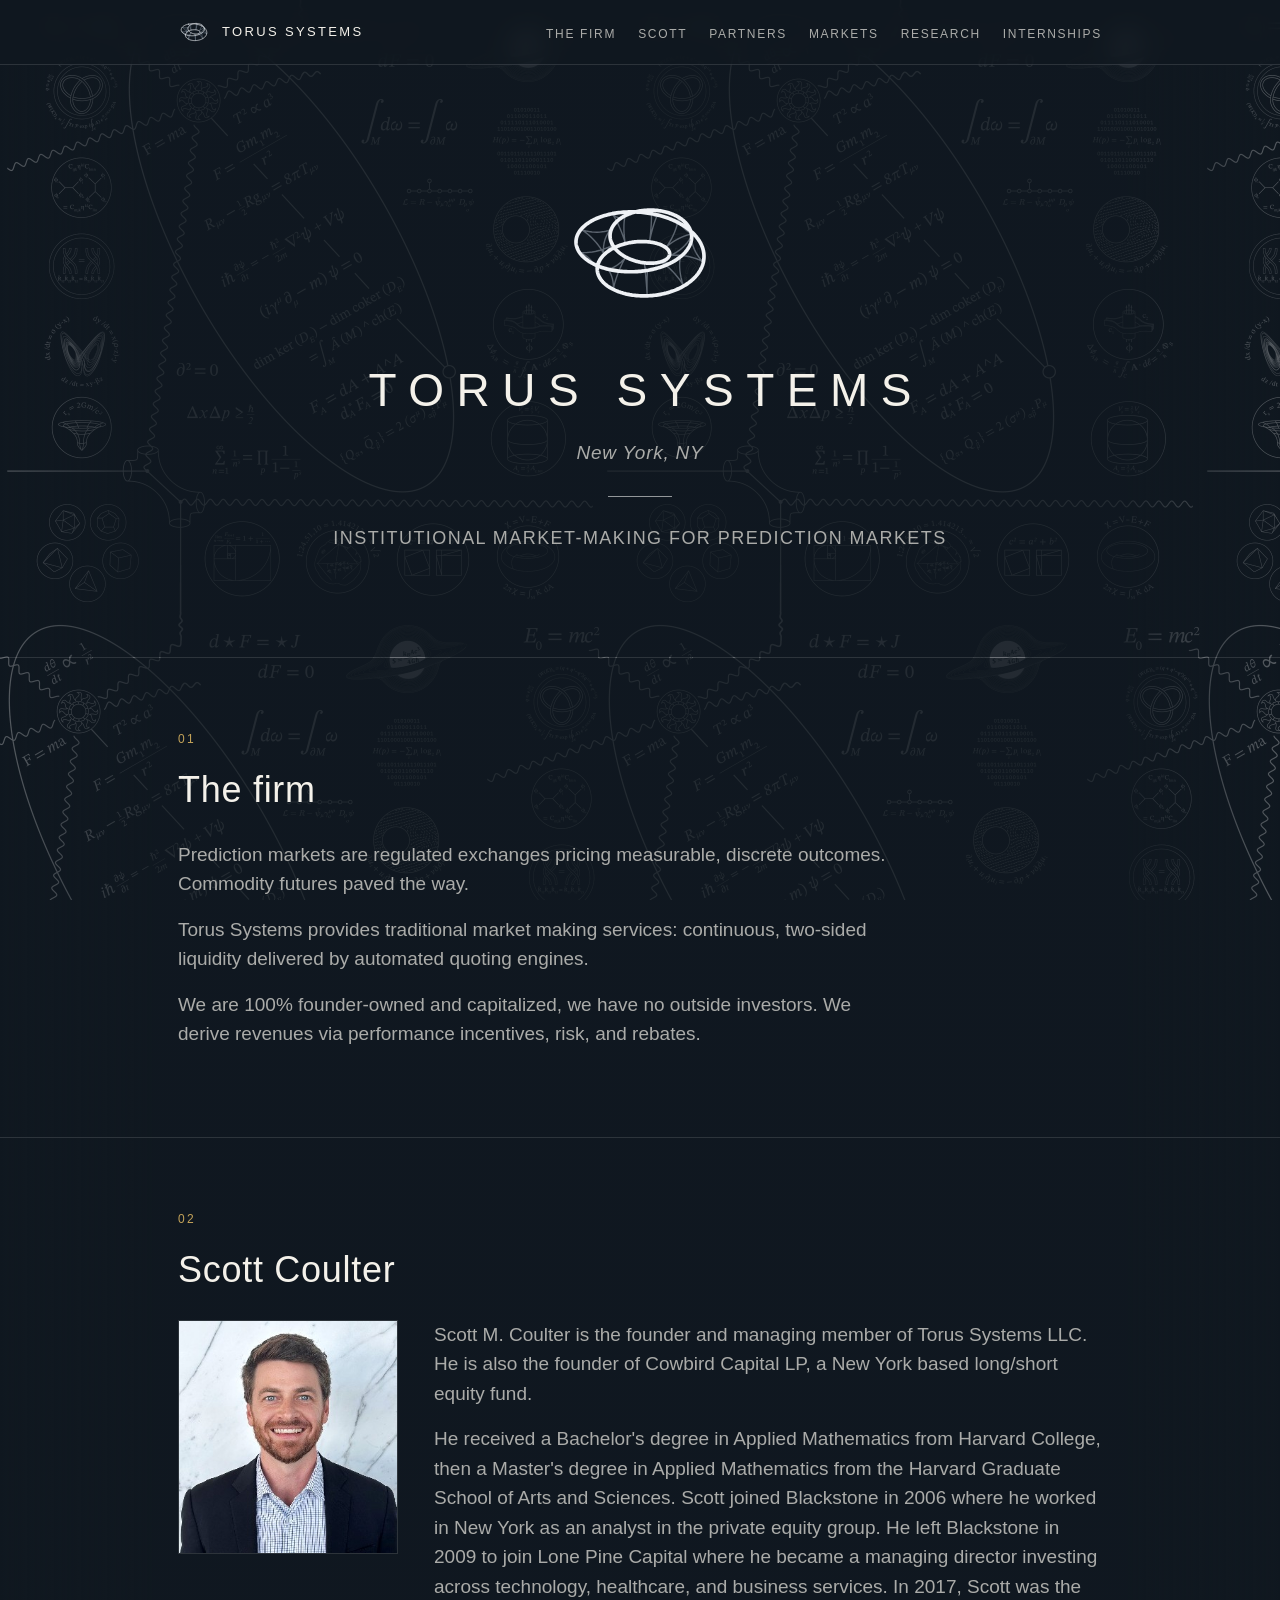
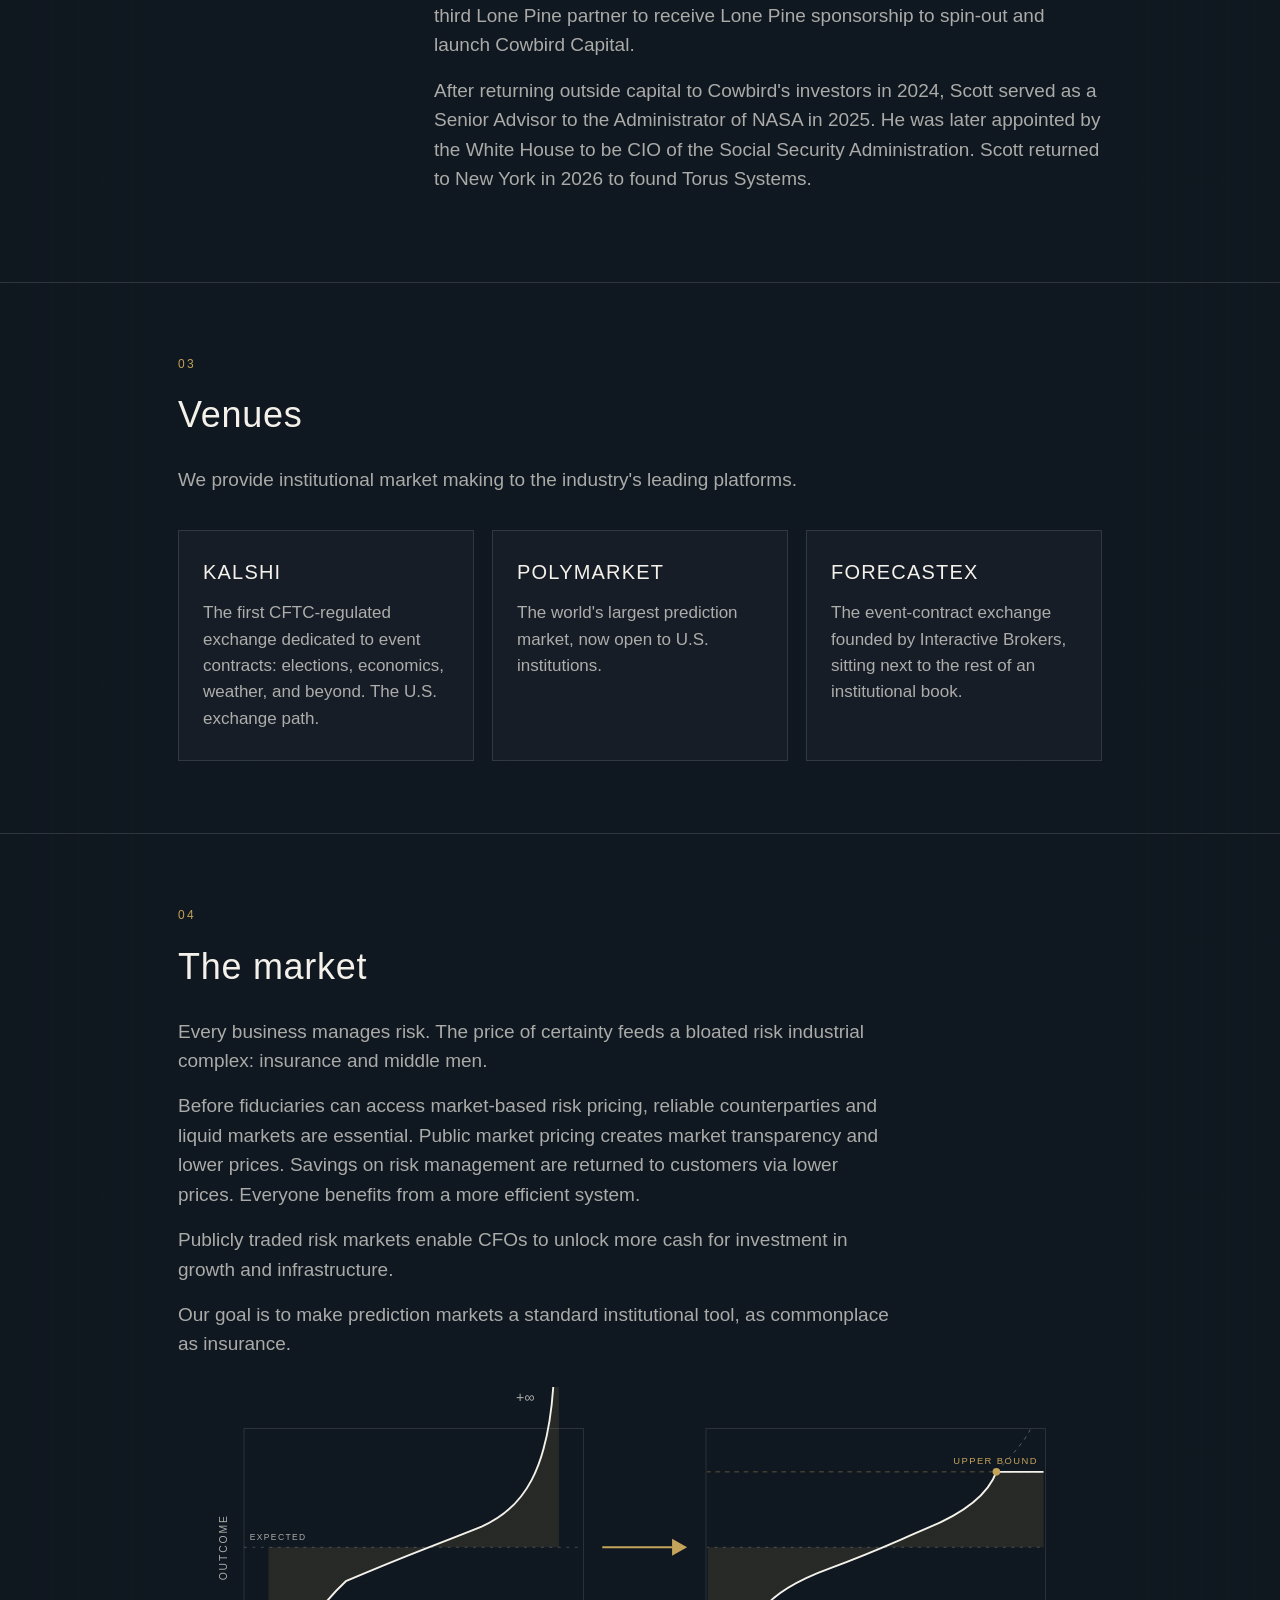
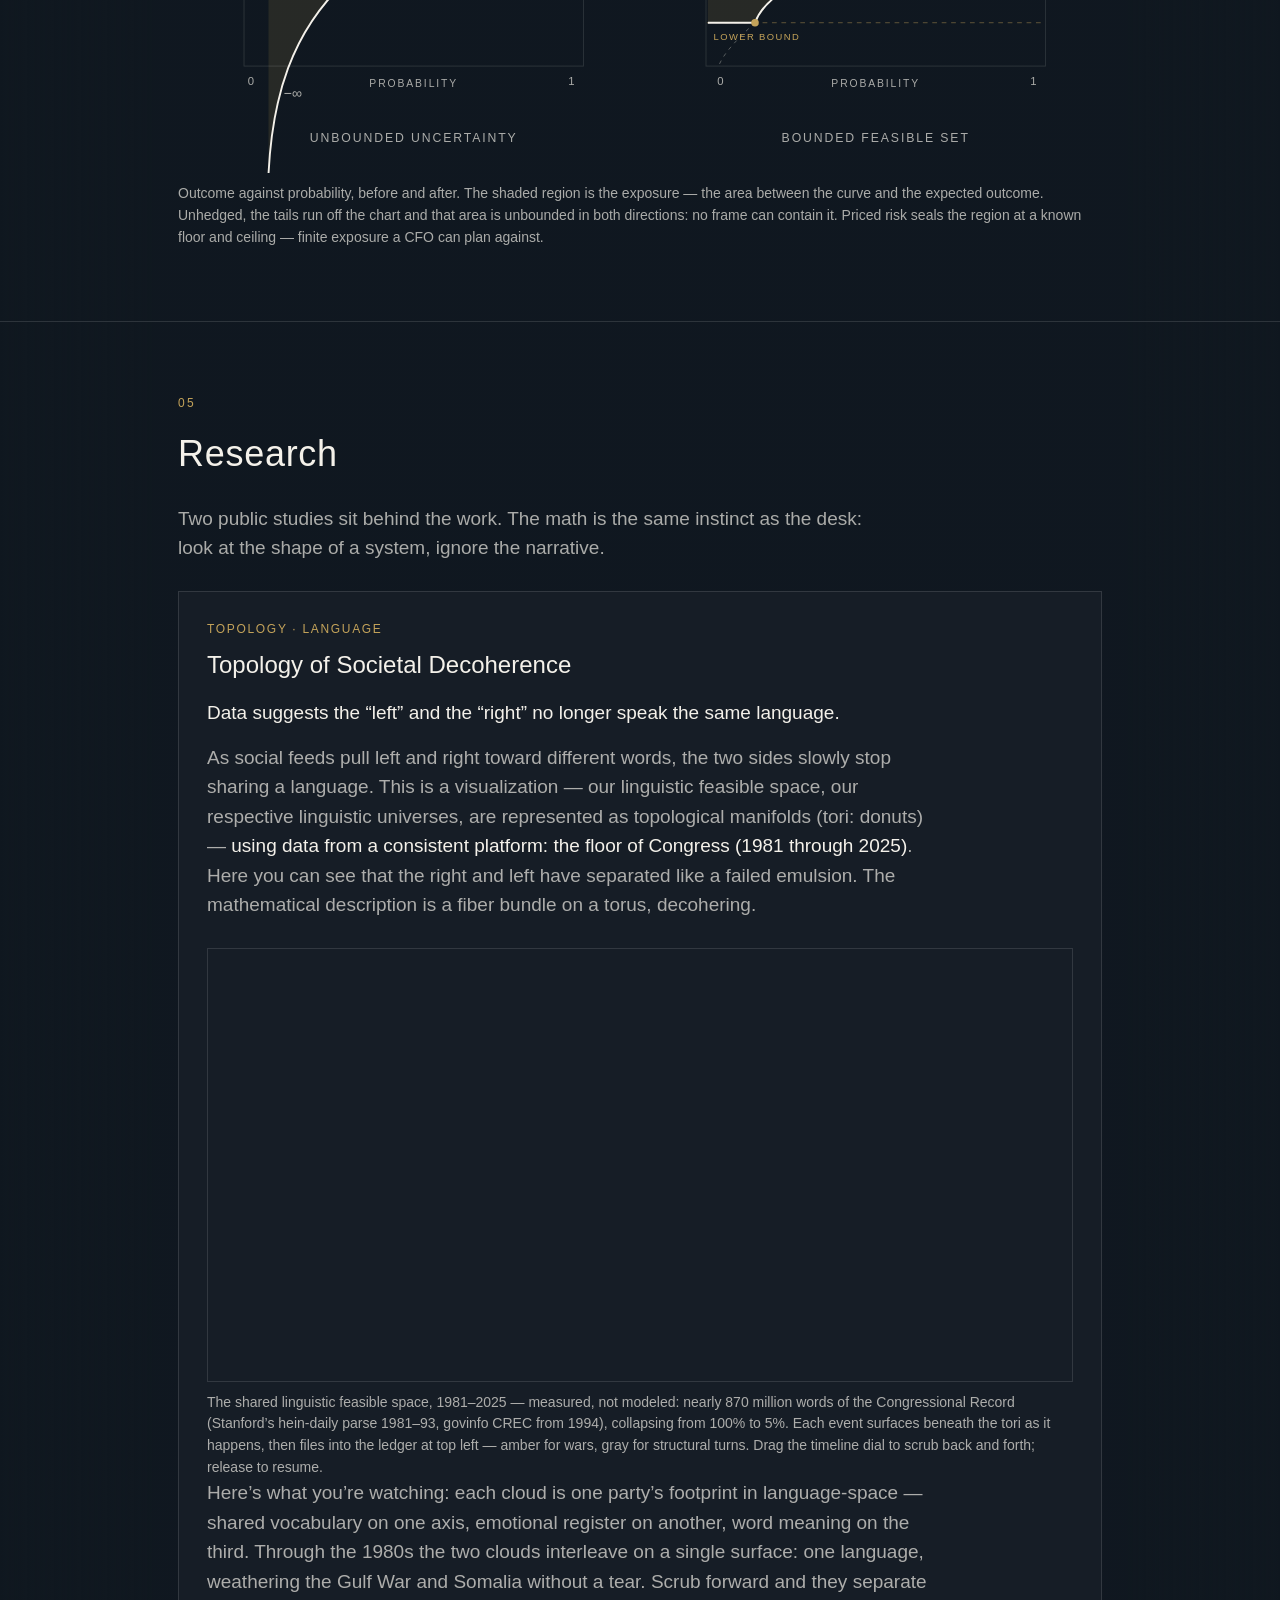
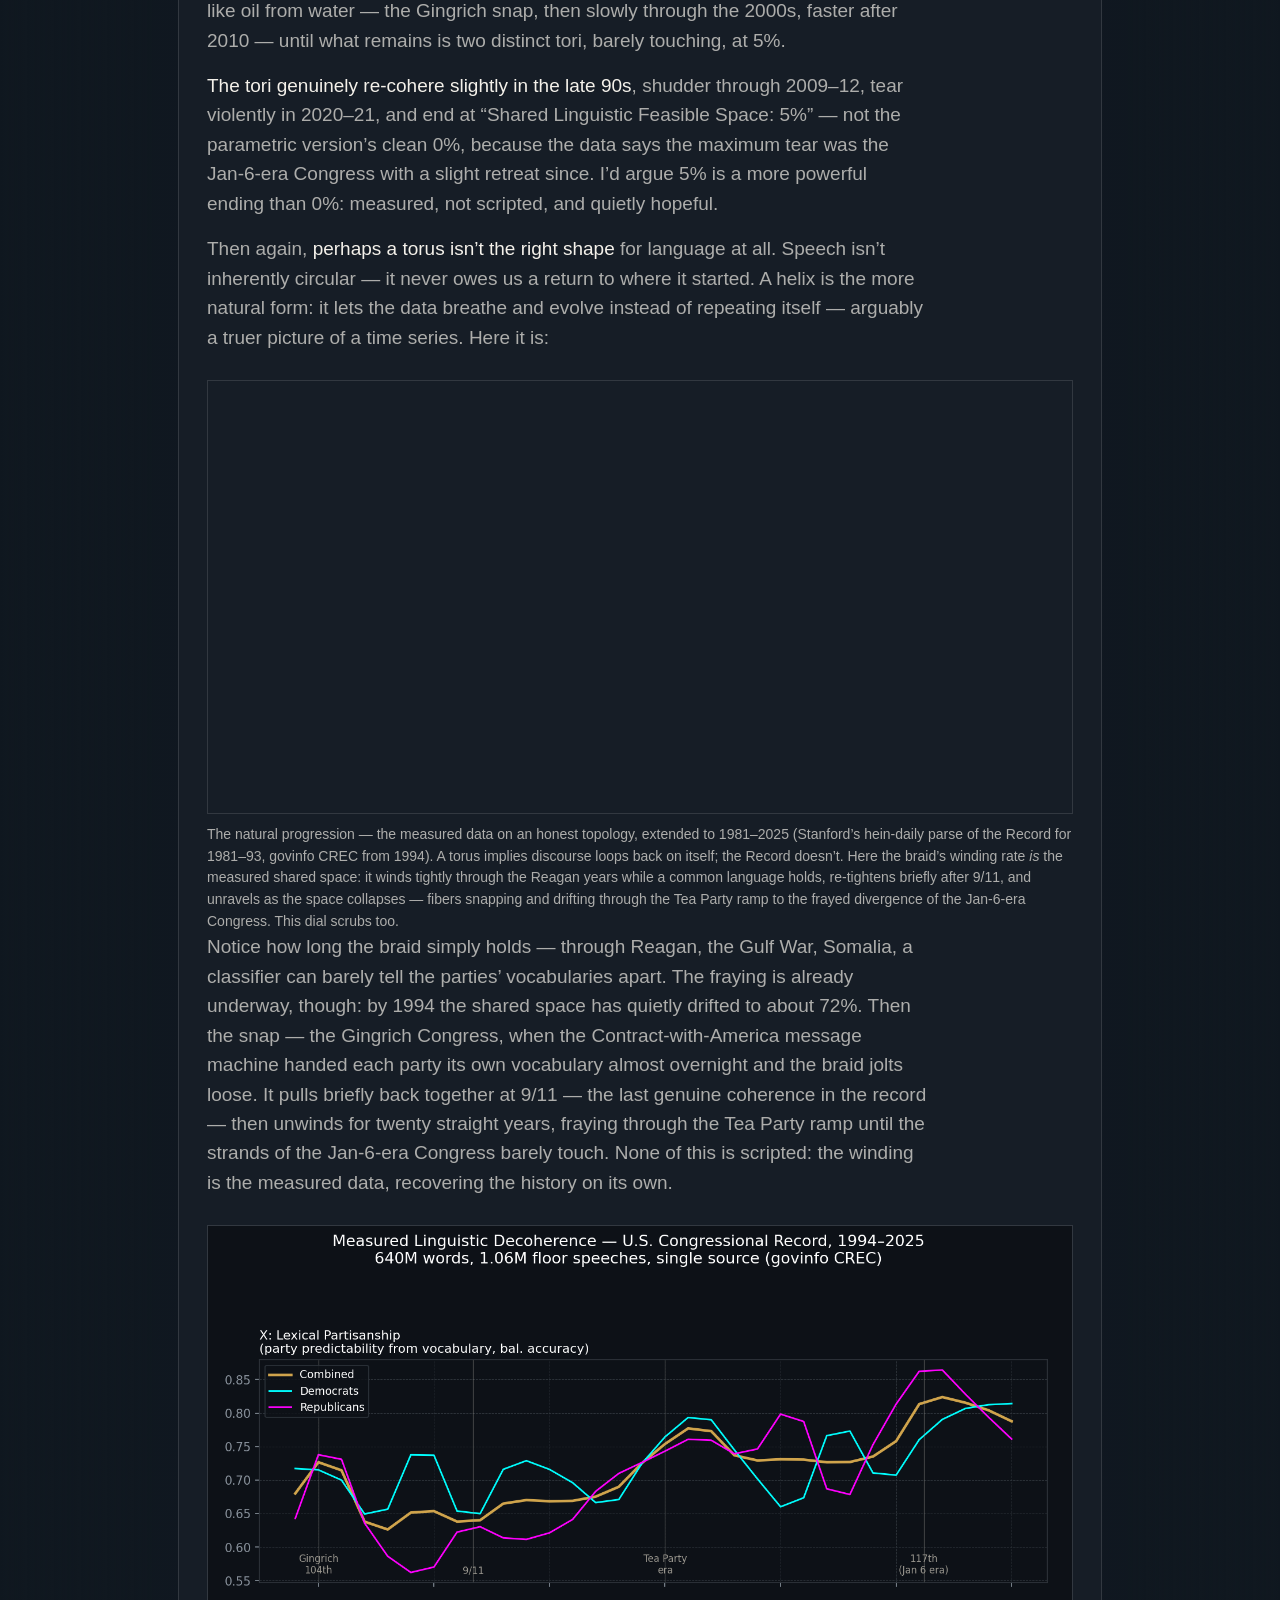
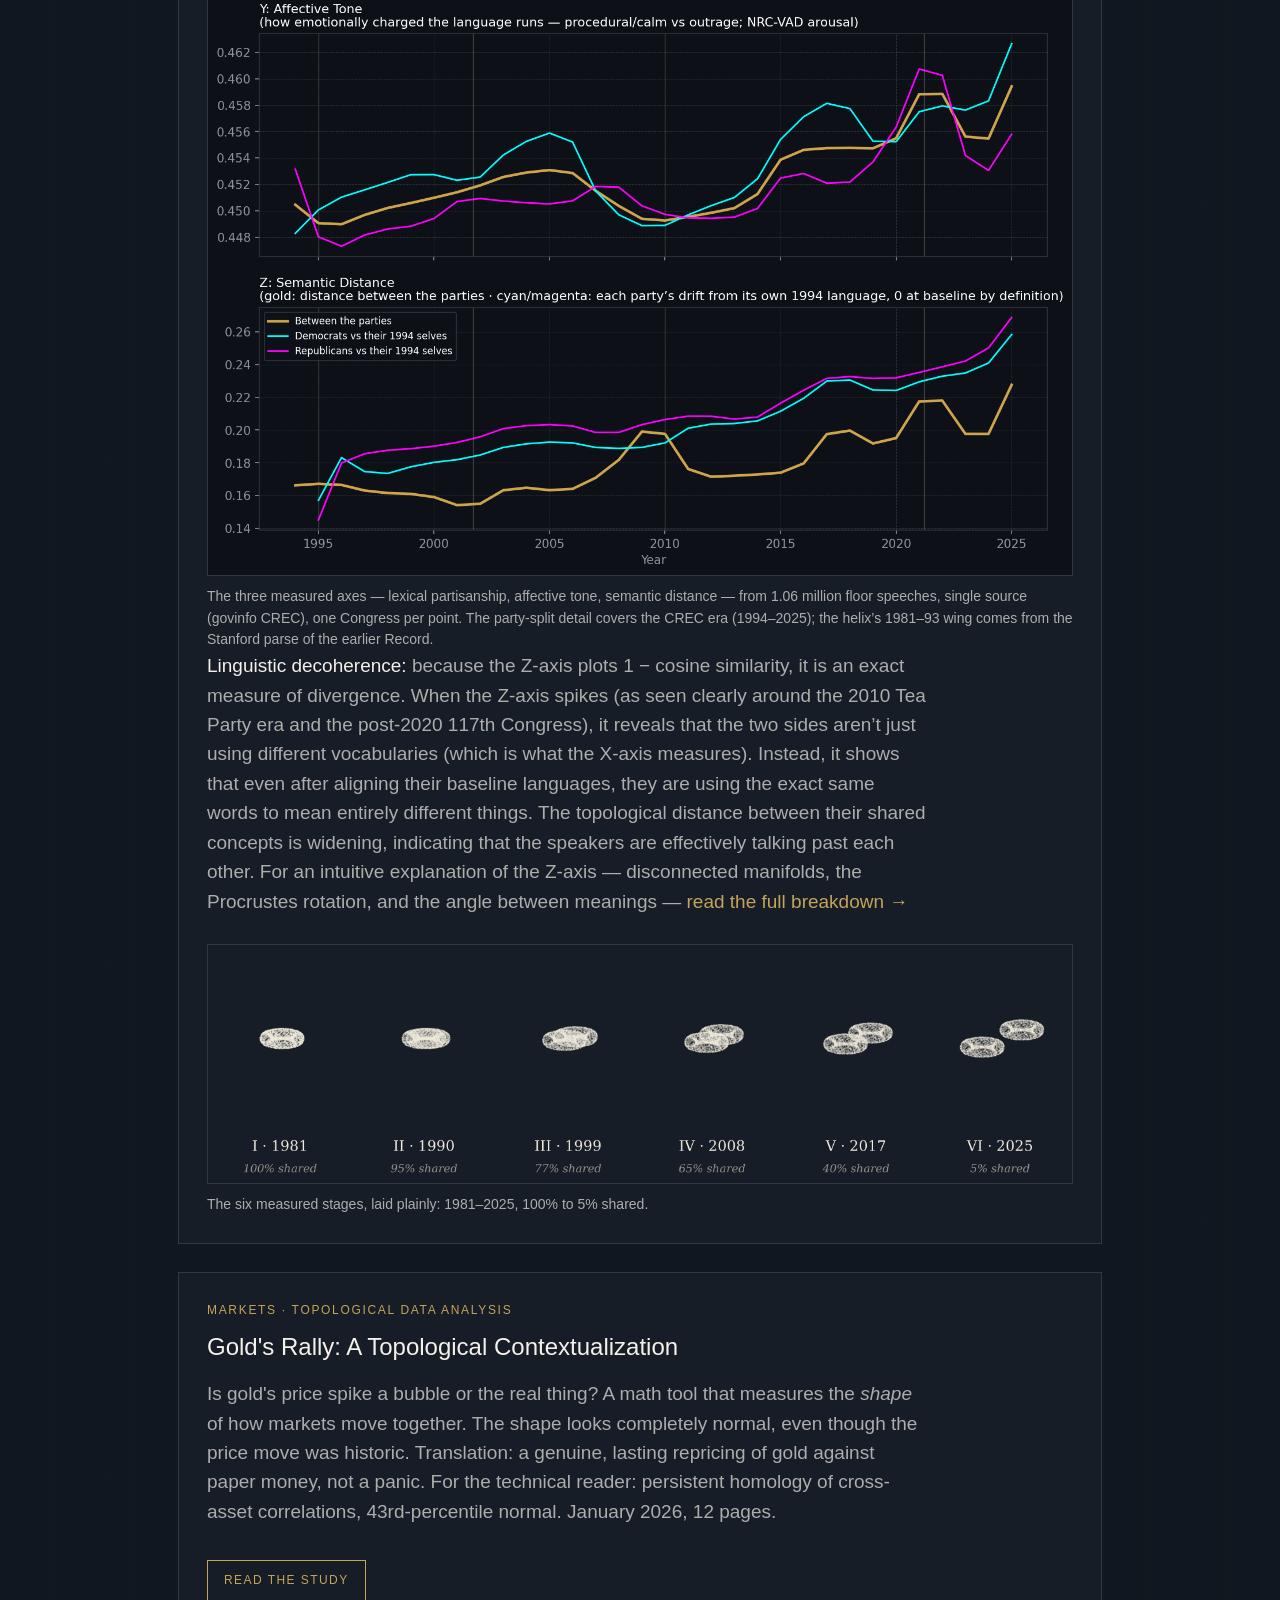
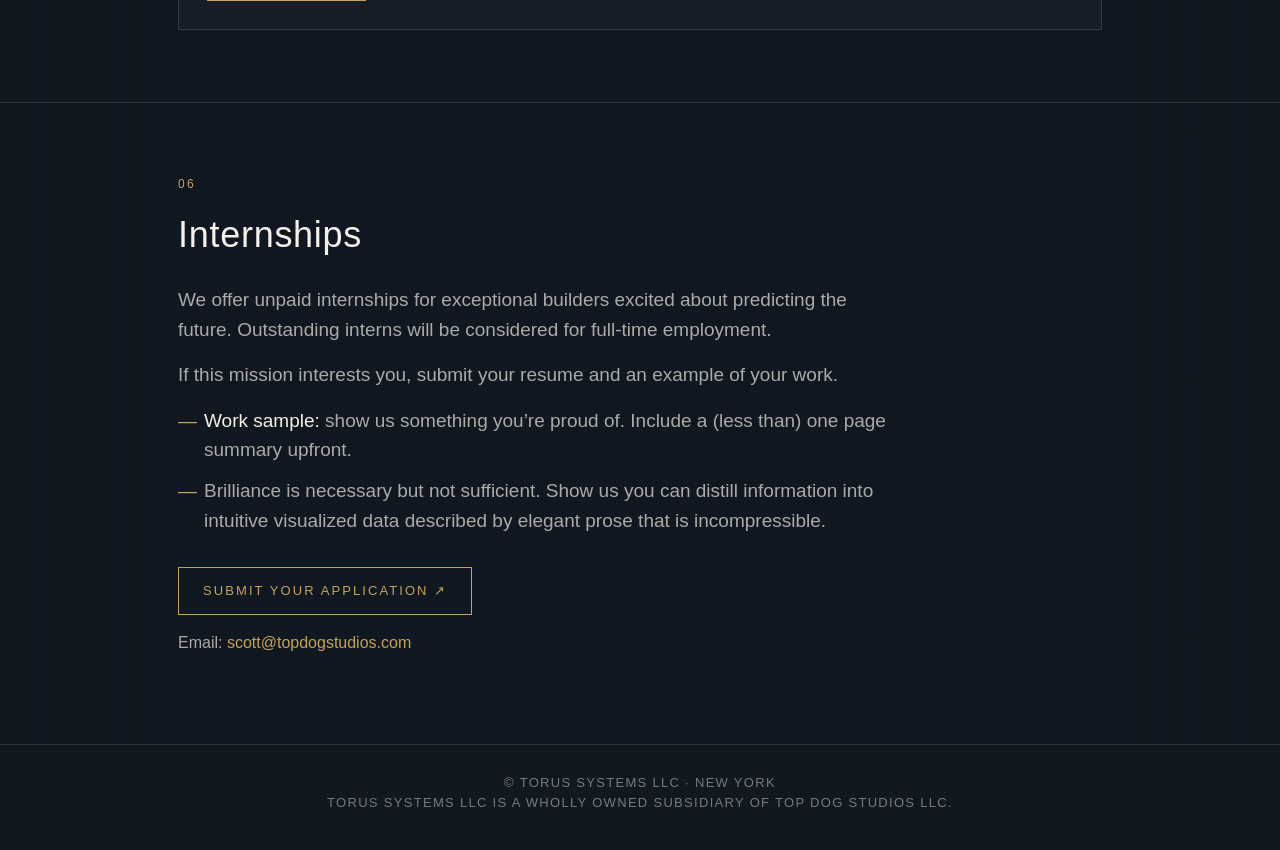
==== commit 83d94ed0: "Merge 14fb169187b1dd9e716be6d93cba84a79b1653f1 into b0a541d442304533faa946980a0e0d8c9a802681" ====
--- a/index.html
+++ b/index.html
@@ -10,11 +10,6 @@
 <meta property="og:type" content="website">
 <link rel="icon" href="data:image/svg+xml,%3Csvg xmlns='http://www.w3.org/2000/svg' viewBox='0 0 100 100'%3E%3Crect width='100' height='100' fill='%23101820'/%3E%3Cellipse cx='50' cy='54' rx='40' ry='23' fill='none' stroke='%23eef1f5' stroke-width='6'/%3E%3Cellipse cx='50' cy='45' rx='15.5' ry='7.5' fill='none' stroke='%23eef1f5' stroke-width='6'/%3E%3C/svg%3E">
 <style>
-  @font-face {
-    font-family: 'EB Garamond';
-    src: url('ebgaramond-400.woff2') format('woff2');
-    font-weight: 400; font-style: normal; font-display: swap;
-  }
   :root {
     --bg: #101820;
     --bg-2: #161d26;
@@ -22,14 +17,14 @@
     --text: #f4f1ea;
     --dim: rgba(244,241,234,.68);
     --gold: #c4a35a;
-    --serif: 'EB Garamond', Garamond, Georgia, serif;
+    --font: 'Daytona', 'Daytona Pro', 'Segoe UI', 'Helvetica Neue', Arial, sans-serif;
   }
   * { margin: 0; padding: 0; box-sizing: border-box; }
   html { scroll-behavior: smooth; }
   body {
     background: var(--bg);
     color: var(--text);
-    font-family: var(--serif);
+    font-family: var(--font);
     font-size: 19px;
     line-height: 1.55;
     -webkit-font-smoothing: antialiased;
